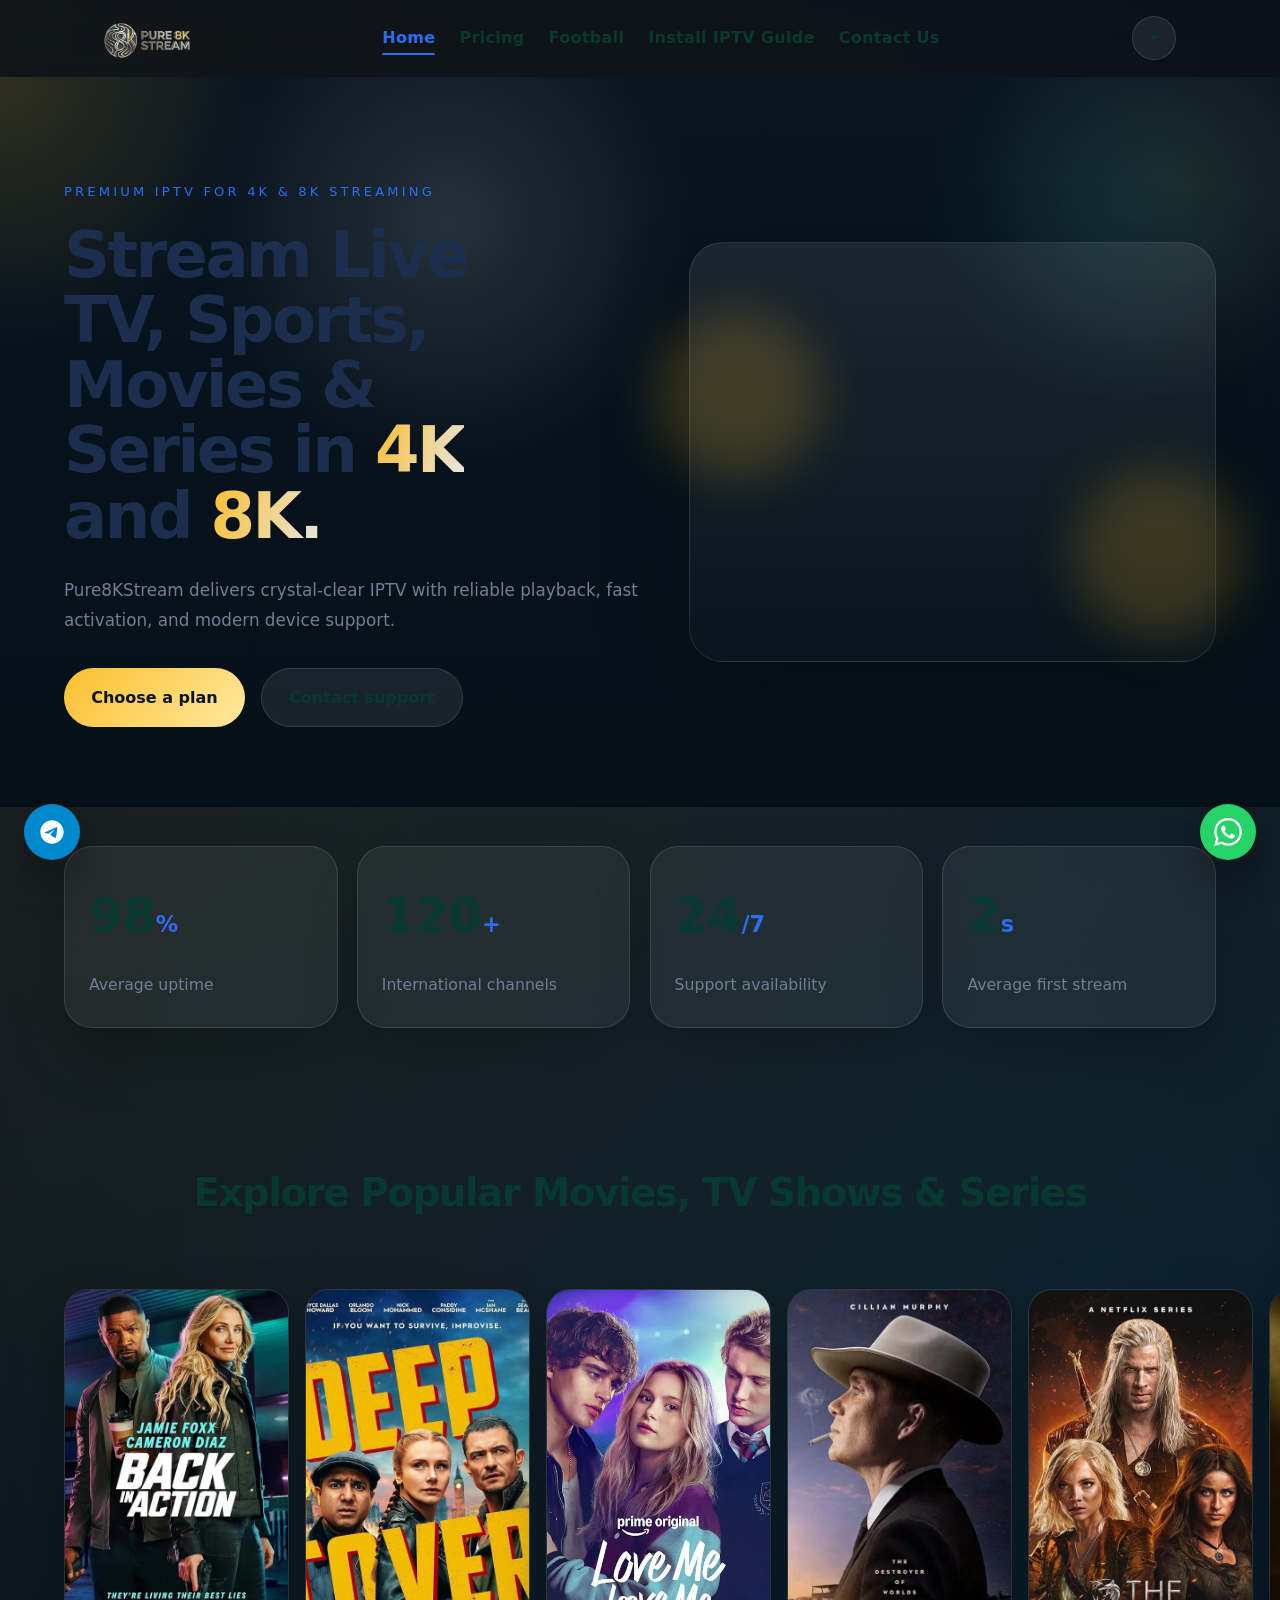
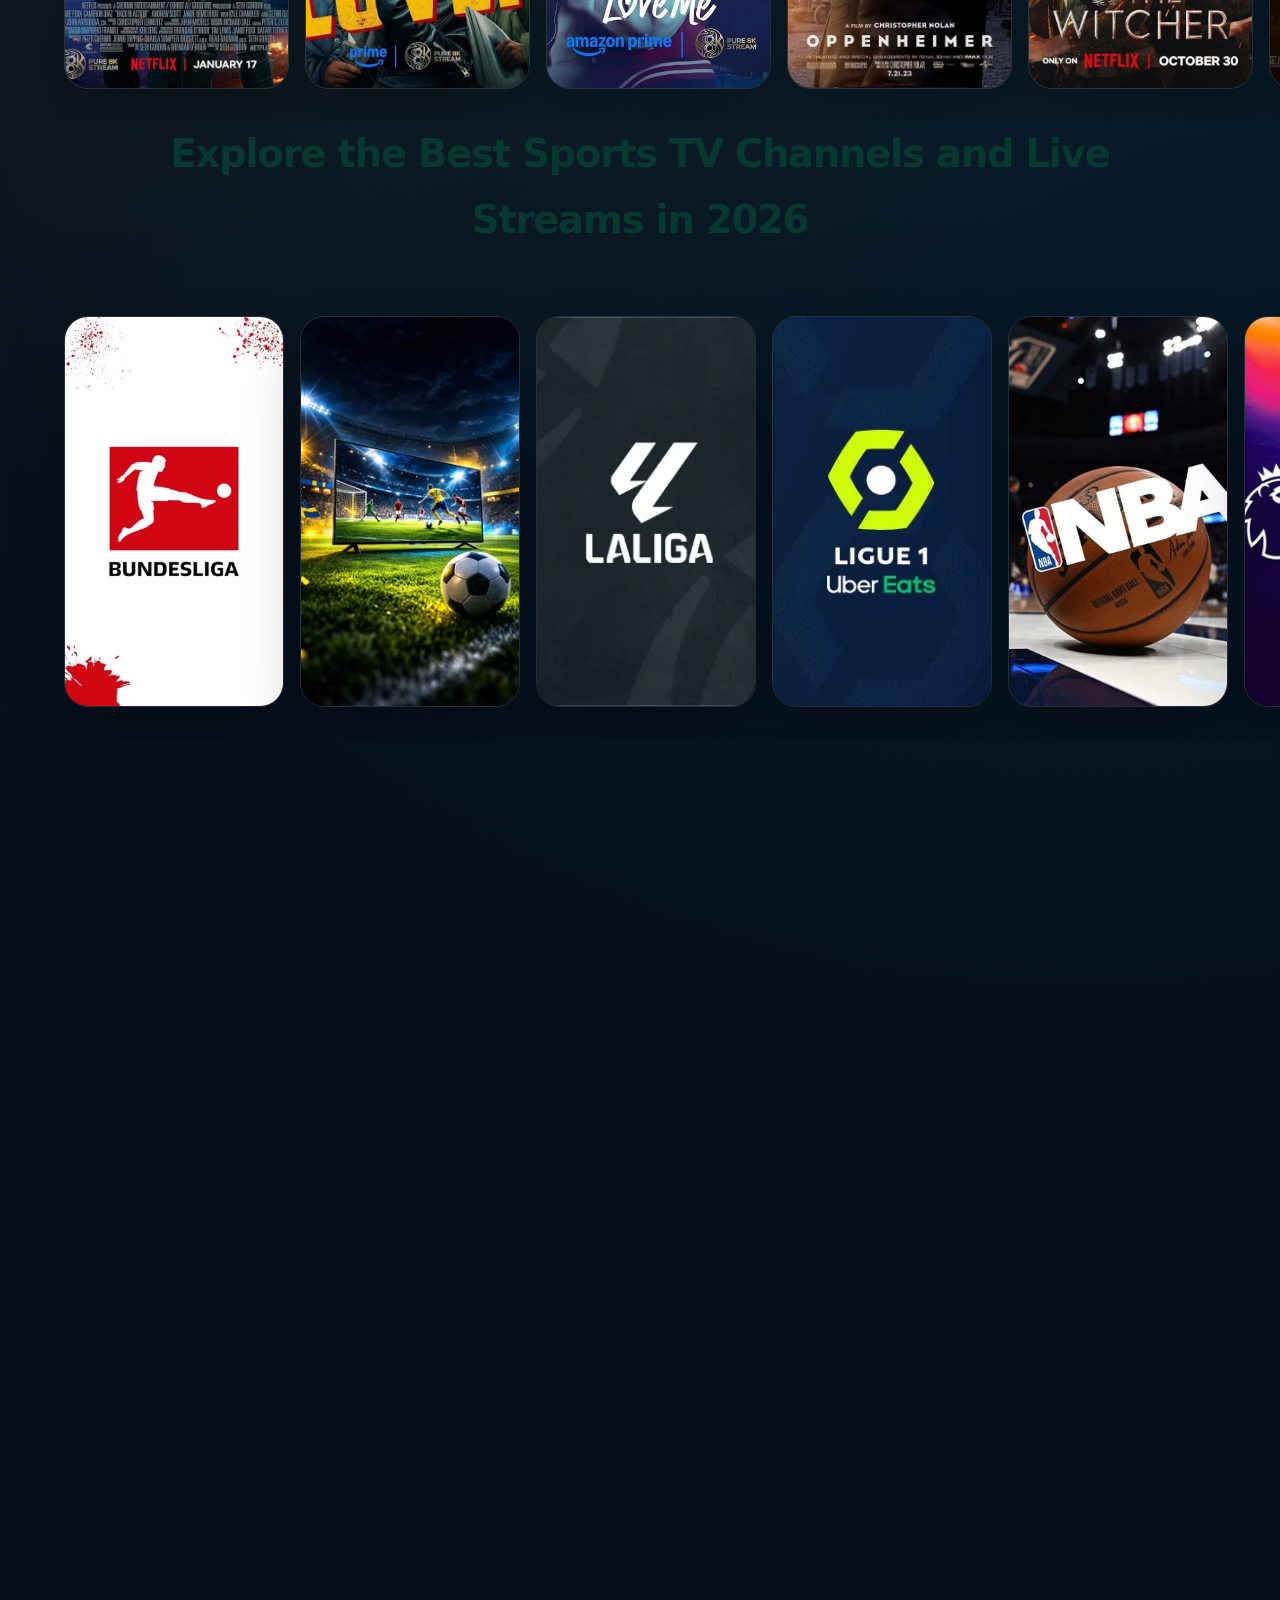
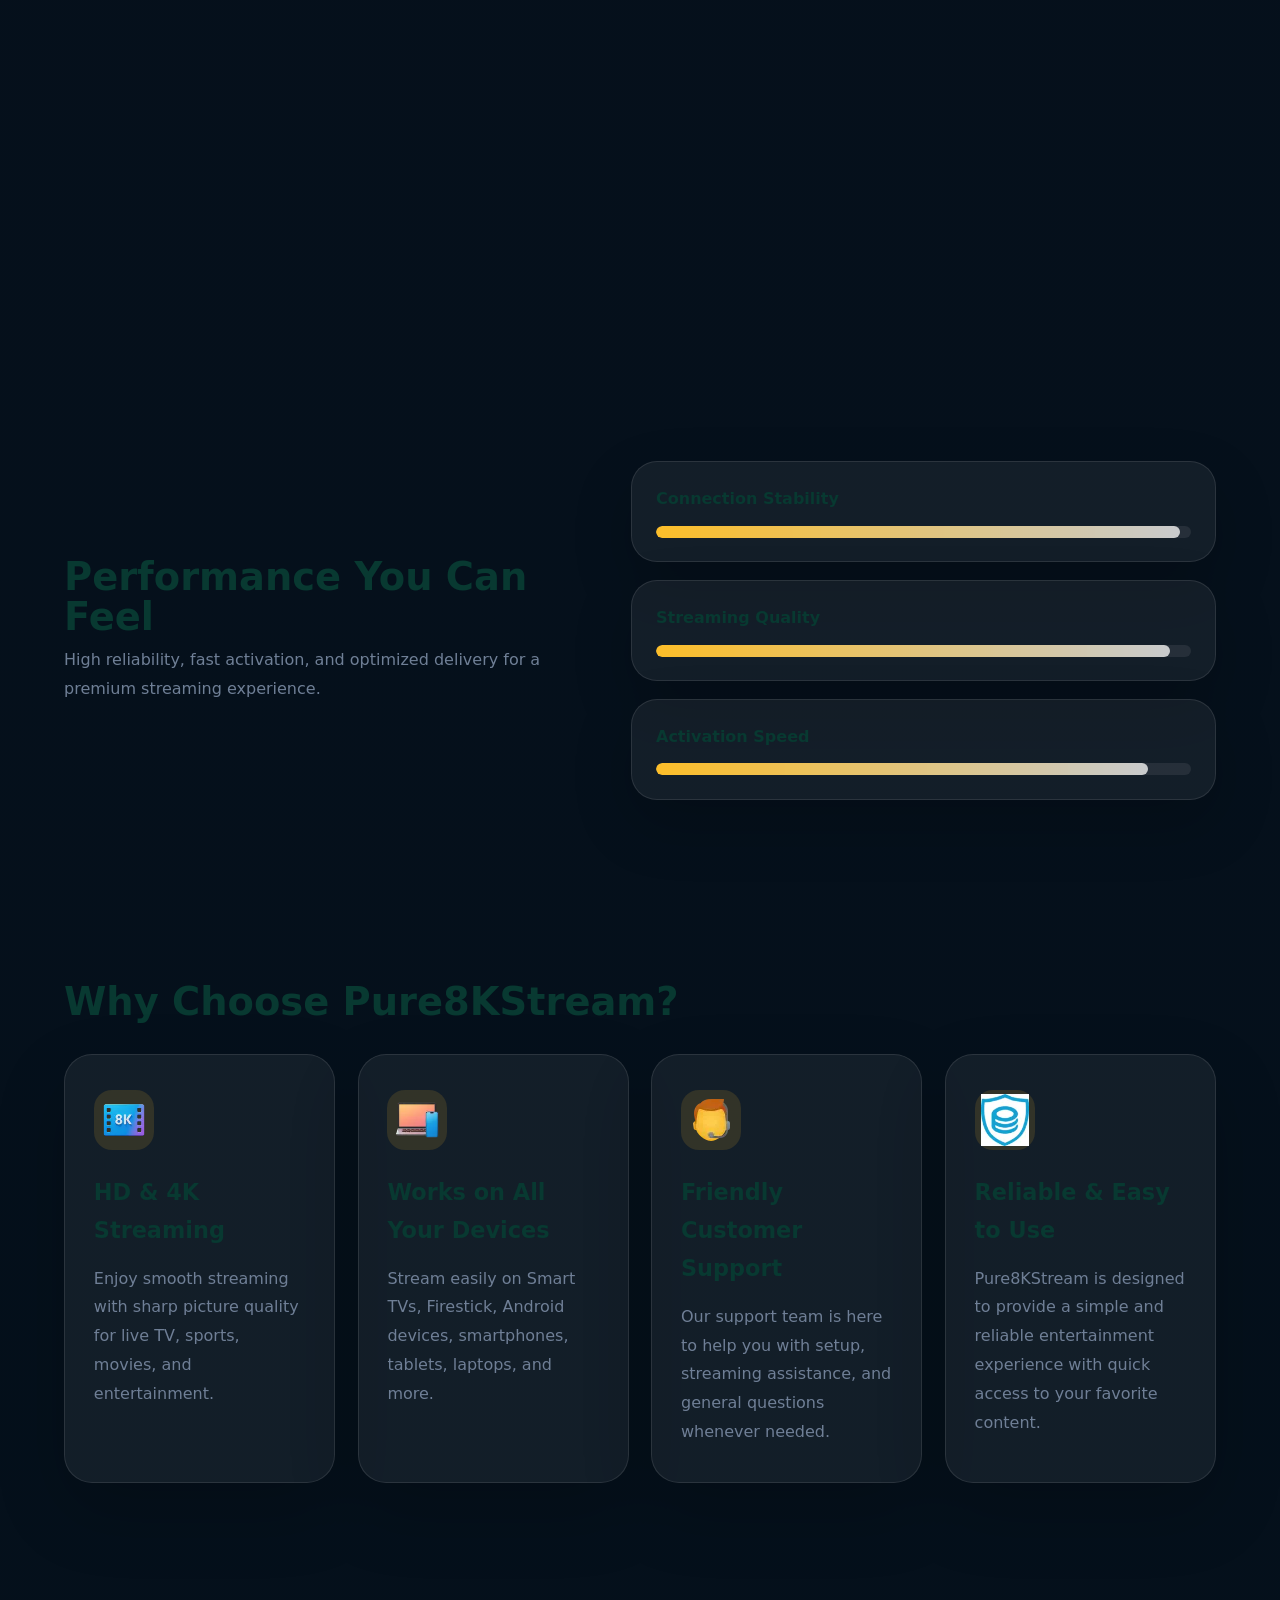
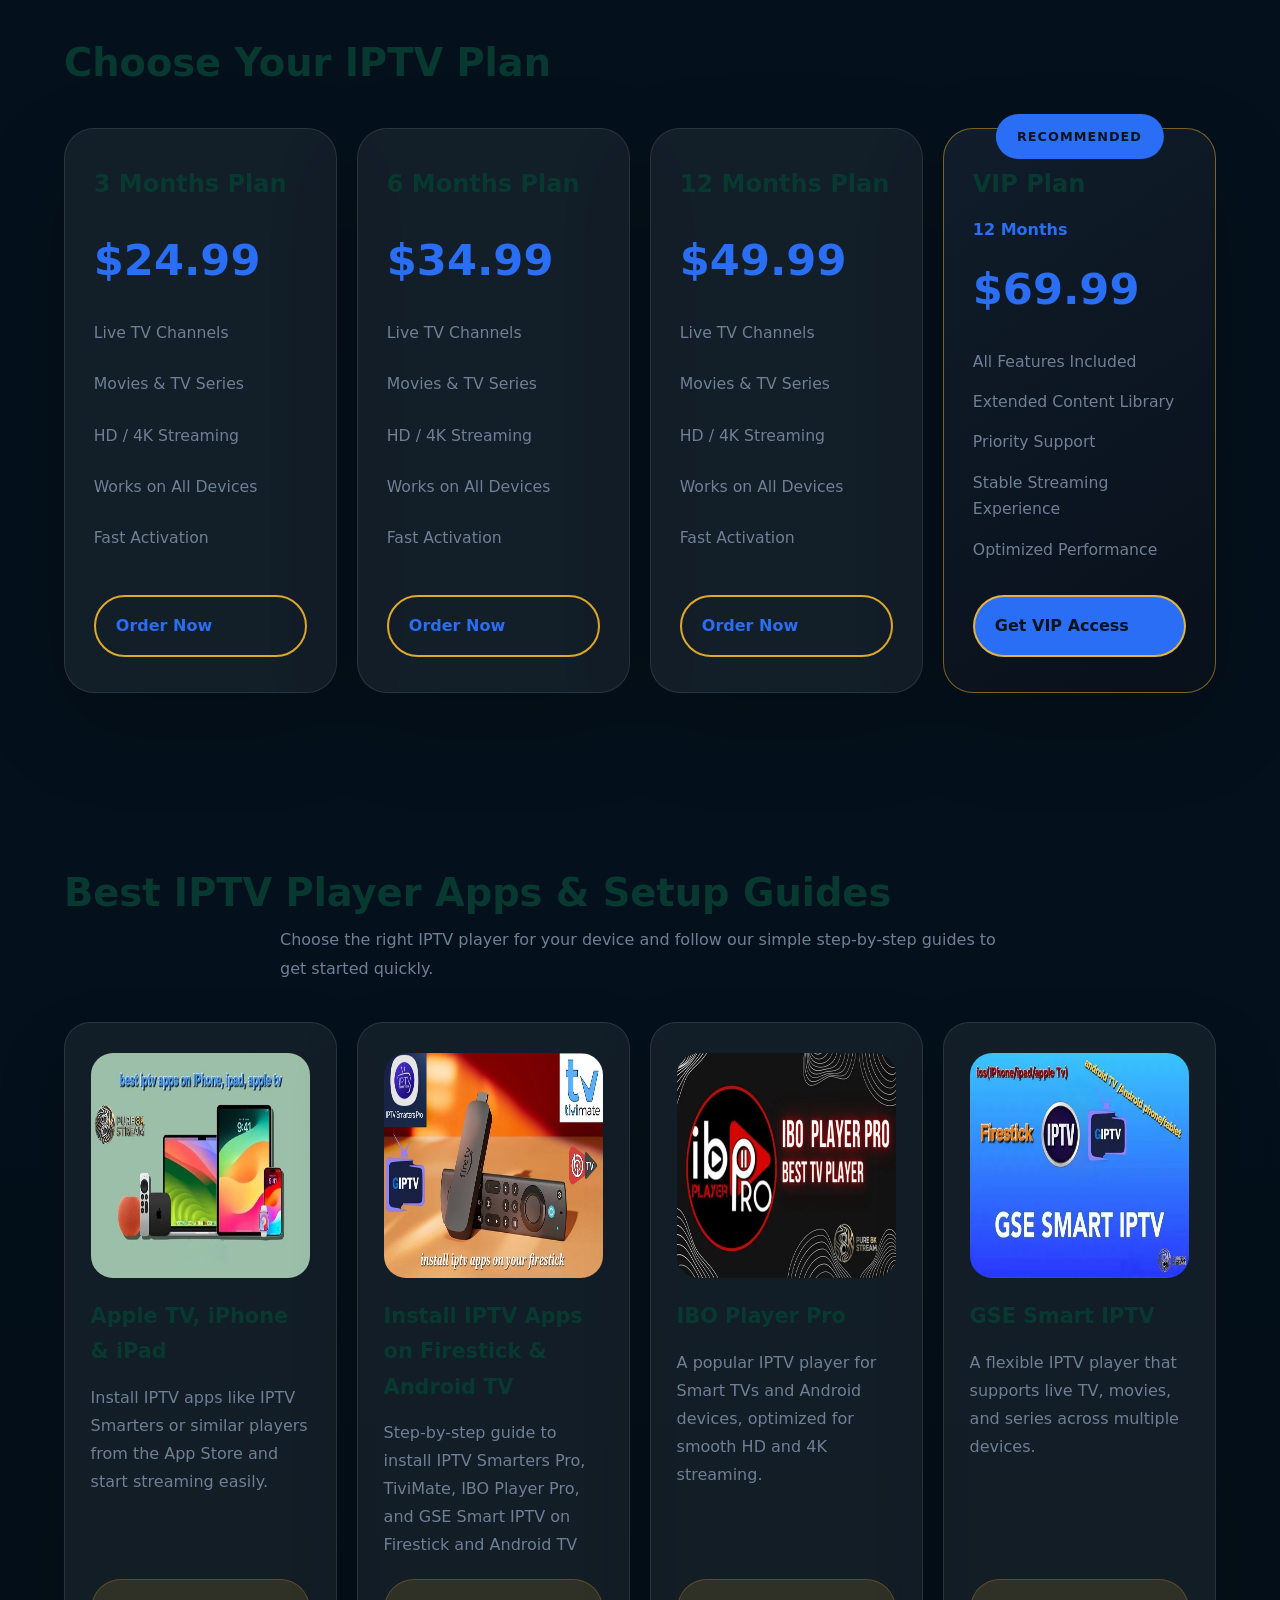
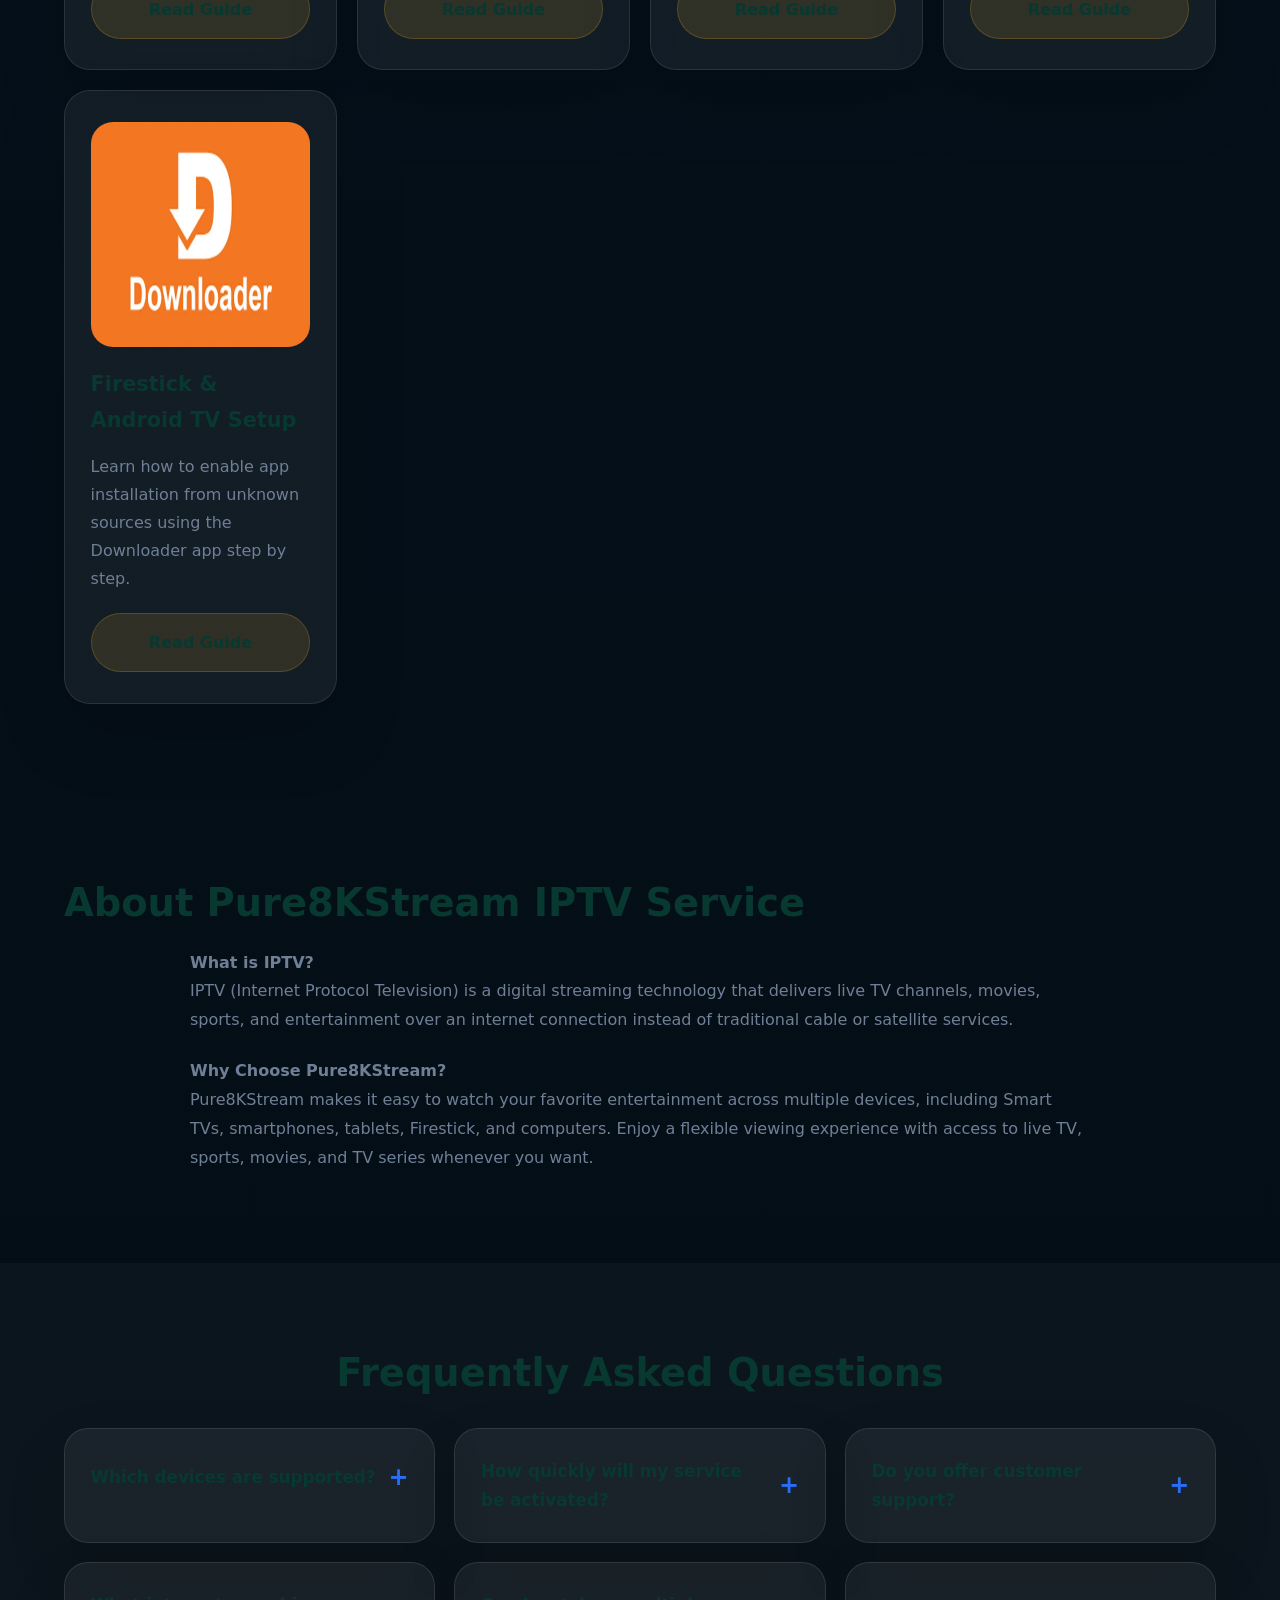
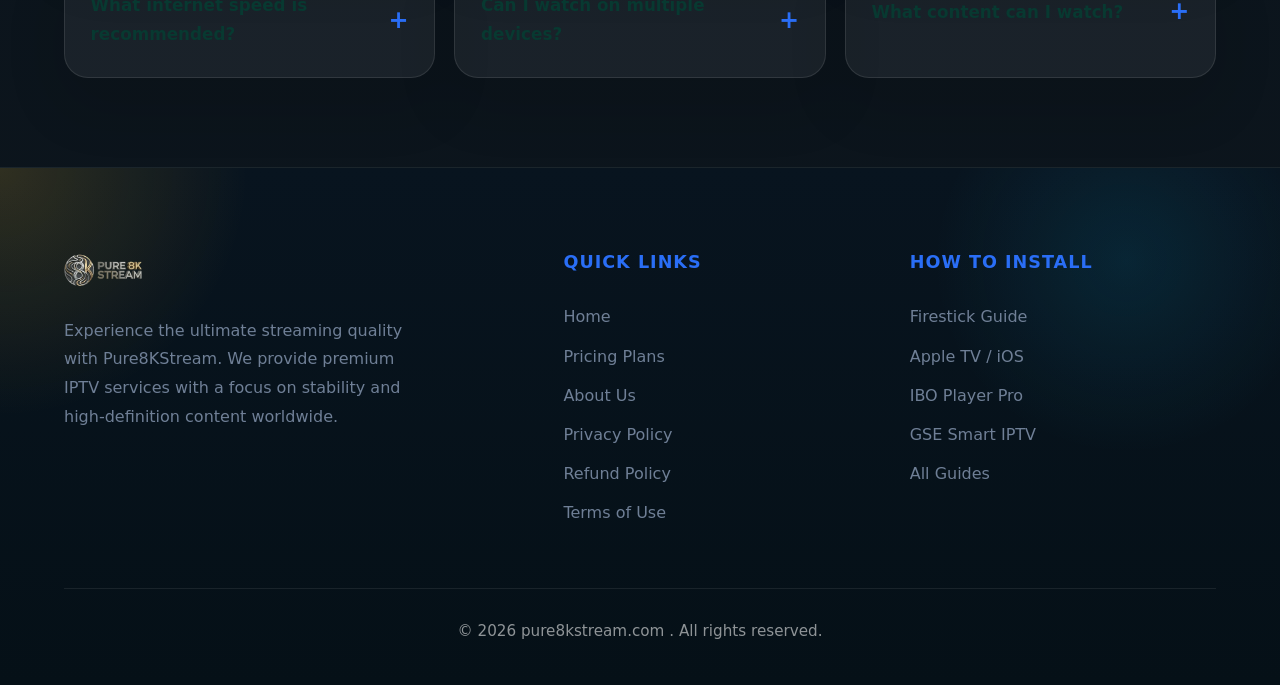
==== index.html @ 3afe9992 "Initial website upload" ====
<!DOCTYPE html>
<html lang="en" data-theme="dark">

<head>
    <script type="application/ld+json">
{
  "@context": "https://schema.org",
  "@graph": [
    {
      "@type": "WebSite",
      "@id": "https://pure8kstream.com/#website",
      "url": "https://pure8kstream.com/",
      "name": "Pure8KStream",
      "publisher": {
        "@id": "https://pure8kstream.com/#organization"
      }
    },
    {
      "@type": "WebPage",
      "@id": "https://pure8kstream.com/#webpage",
      "url": "https://pure8kstream.com/",
      "name": "Pure8KStream",
      "description": "Pure8KStream delivers premium 8K IPTV streaming with top sports channels, HD movies, fast setup guides, and responsive support for every device.",
      "isPartOf": {
        "@id": "https://pure8kstream.com/#website"
      },
      "breadcrumb": {
        "@type": "BreadcrumbList",
        "itemListElement": [
          {
            "@type": "ListItem",
            "position": 1,
            "name": "Home",
            "item": "https://pure8kstream.com/"
          }
        ]
      },
      "publisher": {
        "@id": "https://pure8kstream.com/#organization"
      }
    },
    {
      "@type": "Organization",
      "@id": "https://pure8kstream.com/#organization",
      "name": "Pure8KStream",
      "url": "https://pure8kstream.com/",
      "logo": {
        "@type": "ImageObject",
        "url": "https://pure8kstream.com/assets/images/logo/LogoPure8kstream.webp"
      }
    }
  ]
}
</script>
        <script type="application/ld+json">
{
    "@context": "https://schema.org",
    "@type": "FAQPage",
    "mainEntity": [
        {
            "@type": "Question",
            "name": "Which devices are supported?",
            "acceptedAnswer": {
                "@type": "Answer",
                "text": "Pure8KStream is compatible with Smart TVs, Firestick, Android devices, smartphones, tablets, computers, and other supported streaming devices."
            }
        },
        {
            "@type": "Question",
            "name": "How quickly will my service be activated?",
            "acceptedAnswer": {
                "@type": "Answer",
                "text": "Most activations are completed shortly after your order is confirmed. Setup details are typically sent by email."
            }
        },
        {
            "@type": "Question",
            "name": "Do you offer customer support?",
            "acceptedAnswer": {
                "@type": "Answer",
                "text": "Yes, our support team is available to help with setup, streaming assistance, and general service questions."
            }
        },
        {
            "@type": "Question",
            "name": "What internet speed is recommended?",
            "acceptedAnswer": {
                "@type": "Answer",
                "text": "A stable internet connection is recommended for the best streaming experience, especially when watching HD or 4K content."
            }
        },
        {
            "@type": "Question",
            "name": "Can I watch on multiple devices?",
            "acceptedAnswer": {
                "@type": "Answer",
                "text": "Subscription usage depends on the selected plan and the number of supported connections included with your account."
            }
        },
        {
            "@type": "Question",
            "name": "What content can I watch?",
            "acceptedAnswer": {
                "@type": "Answer",
                "text": "Enjoy access to live TV channels, sports, movies, entertainment, and popular TV series across different categories."
            }
        }
    ]
}
</script>
<link rel="stylesheet" href="/assets/css/style.css">
    <meta charset="UTF-8">
    <meta name="viewport" content="width=device-width, initial-scale=1.0">
    <meta name="theme-color" content="#06141b" />
    <title>Pure8KStream</title>
    <meta name="description" content="Pure8KStream delivers premium 8K IPTV streaming with top sports channels, HD movies, fast setup guides, and responsive support for every device.">
    <link rel="canonical" href="https://pure8kstream.com/" />
    <meta property="og:title" content="Pure8KStream — Premium 8K IPTV Streaming" />
    <meta property="og:description" content="Pure8KStream delivers premium 8K IPTV streaming with top sports channels, HD movies, fast setup guides, and responsive support for every device." />
    <meta property="og:url" content="https://pure8kstream.com/" />
    <meta property="og:image" content="https://pure8kstream.com/assets/images/hero/Hero-movies-series.webp" />
    <meta property="og:type" content="website" />
    <meta name="twitter:card" content="summary_large_image" />
    <meta name="twitter:image" content="https://pure8kstream.com/assets/images/hero/Hero-movies-series.webp" />
    <meta name="twitter:title" content="Pure8KStream — Premium 8K IPTV Streaming" />
    <meta name="twitter:description" content="Pure8KStream delivers premium 8K IPTV streaming with top sports channels, HD movies, fast setup guides, and responsive support for every device." />

    <link rel="icon" type="image/png" href="/favicon/favicon-96x96.png" sizes="96x96" />
    <link rel="icon" type="image/svg+xml" href="/favicon/favicon.svg" />
    <link rel="shortcut icon" href="/favicon/favicon.ico" />
    <link rel="apple-touch-icon" sizes="180x180" href="/favicon/apple-touch-icon.png" />
    <meta name="apple-mobile-web-app-title" content="Pure8KStream" />
    <link rel="manifest" href="/favicon/site.webmanifest" />
</head>

<body class="page-loading">
    <div class="page-loader" id="page-loader" aria-hidden="true">
        <div class="loader-ring"></div>
        <p>Preparing your premium streaming experience…</p>
    </div>
    <div class="page-transition-overlay" id="page-transition" aria-hidden="true"></div>

    <header>
        <nav class="navbar">
            <div class="logo">
                <a href="/"><img src="/assets/images/logo/LogoPure8kstream.webp"
                        alt="Pure8KStream Logo - Premium 8K and 4K IPTV Streaming Service" width="250" height="60"></a>
            </div>
            <div class="menu-toggle" id="mobile-menu">
                <span class="bar"></span>
                <span class="bar"></span>
                <span class="bar"></span>
            </div>
            <ul class="nav-links">
                <li><a href="/" class="active">Home</a></li>
                <li><a href="#pricing">Pricing</a></li>
                <li><a href="/pages/football">Football</a></li>
                <li><a href="/pages/how-to-install-iptv">Install IPTV Guide</a></li>
                <li><a href="/pages/contact">Contact Us</a></li>
            </ul>
            <button class="theme-toggle" id="theme-toggle" aria-label="Toggle dark mode">
                <span class="theme-icon">☾</span>
            </button>
        </nav>
    </header>

    <main>
        <section class="hero" data-animate>
            <div class="hero-shell">
                <div class="hero-copy">
                    <span class="eyebrow">Premium IPTV for 4K & 8K streaming</span>
                    <h1>Stream Live TV, Sports, Movies & Series in <span>4K</span> and <span>8K.</span></h1>
                    <p>Pure8KStream delivers crystal-clear IPTV with reliable playback, fast activation, and modern device support.</p>

                    <div class="hero-actions">
                        <a href="#pricing" class="btn btn-primary">Choose a plan</a>
                        <a href="/pages/contact" class="btn btn-secondary">Contact support</a>
                    </div>

                </div>

                <div class="hero-visual">
                    <div class="hero-image-container">
                        <img src="/assets/images/hero/Hero-sports-football.webp"
                            alt="Watch Live Football and Sports in 8K Ultra HD on Pure8KStream" class="hero-image" fetchpriority="high" loading="eager" width="800"
                            height="450">
                        <img src="/assets/images/hero/Hero-movies-series.webp"
                            alt="Stream the Latest Movies and TV Series in 4K Quality" class="hero-image" width="800"
                            height="450">
                    </div>
                    <div class="hero-floating hero-floating--left"></div>
                    <div class="hero-floating hero-floating--right"></div>
                </div>
            </div>
        </section>

        <section class="hero-highlights" data-animate>
            <div class="container highlight-grid">
                <div class="highlight-card">
                    <span class="counter" data-target="98">0</span><span class="suffix">%</span>
                    <p>Average uptime</p>
                </div>
                <div class="highlight-card">
                    <span class="counter" data-target="120">0</span><span class="suffix">+</span>
                    <p>International channels</p>
                </div>
                <div class="highlight-card">
                    <span class="counter" data-target="24">0</span><span class="suffix">/7</span>
                    <p>Support availability</p>
                </div>
                <div class="highlight-card">
                    <span class="counter" data-target="2">0</span><span class="suffix">s</span>
                    <p>Average first stream</p>
                </div>
            </div>
        </section>

        <section class="slider-section" data-animate>
            <h2 class="slider-title">Explore Popular Movies, TV Shows & Series</h2>
            <div class="slider-container">
                <div class="slider-track">
                    <!-- First set of images -->
                    <img src="/assets/images/slider-movies/back-in-action.webp"
                        alt="Watch Back in Action movie on Pure8KStream IPTV" loading="lazy" width="400" height="600">
                    <img src="/assets/images/slider-movies/deep-cover.webp"
                        alt="Stream Deep Cover movie in 4K UHD with Pure8KStream" loading="lazy" width="400"
                        height="600">
                    <img src="/assets/images/slider-movies/love-me-love-me.webp"
                        alt="Love Me Love Me TV series streaming online" loading="lazy" width="400" height="600">
                    <img src="/assets/images/slider-movies/oppenheimer.webp"
                        alt="Watch Oppenheimer in 4K with Pure8KStream IPTV" loading="lazy" width="400" height="600">
                    <img src="/assets/images/slider-movies/the-witcher.webp"
                        alt="The Witcher TV Series available for streaming" loading="lazy" width="400" height="600">
                    <img src="/assets/images/slider-movies/peaky-blinders-immortal-man.webp"
                        alt="Peaky Blinders Immortal Man streaming in HD" loading="lazy" width="400" height="600">
                    <img src="/assets/images/slider-movies/rango-animation.webp"
                        alt="Rango animated movie streaming on IPTV" loading="lazy" width="400" height="600">
                    <img src="/assets/images/slider-movies/swapped-movie.webp"
                        alt="Watch Swapped movie online via Pure8KStream" loading="lazy" width="400" height="600">

                    <!-- Duplicate set for seamless infinite loop -->
                    <img src="/assets/images/slider-movies/back-in-action.webp"
                        alt="Watch Back in Action movie on Pure8KStream IPTV" loading="lazy" width="400" height="600">
                    <img src="/assets/images/slider-movies/deep-cover.webp"
                        alt="Stream Deep Cover movie in 4K UHD with Pure8KStream" loading="lazy" width="400"
                        height="600">
                    <img src="/assets/images/slider-movies/love-me-love-me.webp"
                        alt="Love Me Love Me TV series streaming online" loading="lazy" width="400" height="600">
                    <img src="/assets/images/slider-movies/oppenheimer.webp"
                        alt="Watch Oppenheimer in 4K with Pure8KStream IPTV" loading="lazy" width="400" height="600">
                    <img src="/assets/images/slider-movies/the-witcher.webp"
                        alt="The Witcher TV Series available for streaming" loading="lazy" width="400" height="600">
                    <img src="/assets/images/slider-movies/peaky-blinders-immortal-man.webp"
                        alt="Peaky Blinders Immortal Man streaming in HD" loading="lazy" width="400" height="600">
                    <img src="/assets/images/slider-movies/rango-animation.webp"
                        alt="Rango animated movie streaming on IPTV" loading="lazy" width="400" height="600">
                    <img src="/assets/images/slider-movies/swapped-movie.webp"
                        alt="Watch Swapped movie online via Pure8KStream" loading="lazy" width="400" height="600">
                </div>
            </div>

            <!-- Second Slider -->
            <h2 class="slider-title">Explore the Best Sports TV Channels and Live Streams in 2026</h2>
            <div class="slider-container">
                <div class="slider-track" style="animation-direction: reverse;">
                    <!-- Reverse direction for visual variety -->
                    <img src="/assets/images/slider-sports/bundesliga.webp"
                        alt="Live Bundesliga Football Matches - Pure8KStream IPTV" loading="lazy" width="220"
                        height="391">
                    <img src="/assets/images/slider-sports/football.webp"
                        alt="Live International Football and Soccer Events in 8K" loading="lazy" width="220"
                        height="391">
                    <img src="/assets/images/slider-sports/laliga.webp"
                        alt="Watch LaLiga Santander Live Matches - Premium IPTV Service" loading="lazy" width="220"
                        height="391">
                    <img src="/assets/images/slider-sports/ligue1-uber-eats.webp"
                        alt="Stream Ligue 1 Uber Eats Live on Pure8KStream" loading="lazy" width="220" height="391">
                    <img src="/assets/images/slider-sports/nba.webp" alt="Watch Live NBA Basketball Games in 4K UHD"
                        loading="lazy" width="220" height="391">
                    <img src="/assets/images/slider-sports/premier_league.webp"
                        alt="Premier League Live Football Streaming - Pure8KStream" loading="lazy" width="220"
                        height="391">
                    <img src="/assets/images/slider-sports/ufc.webp" alt="Watch UFC Live Events and MMA Fights on IPTV"
                        loading="lazy" width="220" height="391">
                    <img src="/assets/images/slider-sports/more-sports.webp"
                        alt="Stream Worldwide Sports Events including Tennis and Golf" loading="lazy" width="220"
                        height="391">

                    <!-- Duplicate set -->
                    <img src="/assets/images/slider-sports/bundesliga.webp"
                        alt="Live Bundesliga Football Matches - Pure8KStream IPTV" loading="lazy" width="220"
                        height="391">
                    <img src="/assets/images/slider-sports/football.webp"
                        alt="Live International Football and Soccer Events in 8K" loading="lazy" width="220"
                        height="391">
                    <img src="/assets/images/slider-sports/laliga.webp"
                        alt="Watch LaLiga Santander Live Matches - Premium IPTV Service" loading="lazy" width="220"
                        height="391">
                    <img src="/assets/images/slider-sports/ligue1-uber-eats.webp"
                        alt="Stream Ligue 1 Uber Eats Live on Pure8KStream" loading="lazy" width="220" height="391">
                    <img src="/assets/images/slider-sports/nba.webp" alt="Watch Live NBA Basketball Games in 4K UHD"
                        loading="lazy" width="220" height="391">
                    <img src="/assets/images/slider-sports/premier_league.webp"
                        alt="Premier League Live Football Streaming - Pure8KStream" loading="lazy" width="220"
                        height="391">
                    <img src="/assets/images/slider-sports/ufc.webp" alt="Watch UFC Live Events and MMA Fights on IPTV"
                        loading="lazy" width="220" height="391">
                    <img src="/assets/images/slider-sports/more-sports.webp"
                        alt="Stream Worldwide Sports Events including Tennis and Golf" loading="lazy" width="220"
                        height="391">
                </div>
            </div>
        </section>


        <section class="benefits-section" data-animate>
            <div class="container">

                <h2>Why People Choose IPTV Streaming</h2>

                <div class="benefits-grid">

                    <div class="benefit-box">
                        <h3>Live Sports Channels</h3>
                        <p>
                            Watch popular sports channels and enjoy live matches,
                            football events, highlights, and sports coverage in one place.
                        </p>
                    </div>

                    <div class="benefit-box">
                        <h3>Entertainment from Around the World</h3>
                        <p>
                            Explore a wide selection of international channels including
                            sports, movies, entertainment, news, and more.
                        </p>
                    </div>

                    <div class="benefit-box">
                        <h3>Flexible Streaming Experience</h3>
                        <p>
                            Enjoy your favorite content anytime on compatible devices
                            with an internet connection at home or on the go.
                        </p>
                    </div>

                    <div class="benefit-box">
                        <h3>Movies & TV Series</h3>
                        <p>
                            Discover a large collection of movies and TV series across
                            action, drama, comedy, documentaries, and family entertainment.
                        </p>
                    </div>

                    <div class="benefit-box">
                        <h3>HD & 4K Picture Quality</h3>
                        <p>
                            Stream content in high-definition quality with smooth playback
                            and clear visuals on supported devices.
                        </p>
                    </div>

                    <div class="benefit-box">
                        <h3>Easy Navigation</h3>
                        <p>
                            Browse channels and entertainment quickly with a simple
                            interface designed for a smooth viewing experience.
                        </p>
                    </div>

                </div>
            </div>
        </section>



        <section class="slider-channel">
            <div class="slider-container">
                <div class="slider-track">
                    <!-- First set of 13 channel images -->
                    <img src="/assets/images/slider-channel/bein-sports.webp" alt="beIN Sports Logo" width="90"
                        height="60">
                    <img src="/assets/images/slider-channel/canal+.webp" alt="Canal+ Logo" width="90" height="60">
                    <img src="/assets/images/slider-channel/disnep-channel.webp" alt="Disney Channel Logo" width="90"
                        height="60">
                    <img src="/assets/images/slider-channel/espn-sports.webp" alt="ESPN Logo" width="90" height="60">
                    <img src="/assets/images/slider-channel/fubo.webp" alt="FuboTV Logo" width="90" height="60">
                    <img src="/assets/images/slider-channel/hbo_max.webp" alt="HBO Max Logo" width="90" height="60">
                    <img src="/assets/images/slider-channel/jupiler.webp" alt="Jupiler Pro League Logo" width="90"
                        height="60">
                    <img src="/assets/images/slider-channel/m6.webp" alt="M6 Logo" width="90" height="60">
                    <img src="/assets/images/slider-channel/netflix.webp" alt="Netflix Logo" width="90" height="60">
                    <img src="/assets/images/slider-channel/ocs.webp" alt="OCS Logo" width="90" height="60">
                    <img src="/assets/images/slider-channel/rmc.webp" alt="RMC Sport Logo" width="90" height="60">
                    <img src="/assets/images/slider-channel/nba.webp" alt="NBA TV Channel Logo" width="90" height="60">

                    <!-- Duplicate set for seamless infinite loop -->
                    <img src="/assets/images/slider-channel/bein-sports.webp" alt="beIN Sports Logo" width="90"
                        height="60">
                    <img src="/assets/images/slider-channel/canal+.webp" alt="Canal+ Logo" width="90" height="60">
                    <img src="/assets/images/slider-channel/disnep-channel.webp" alt="Disney Channel Logo" width="90"
                        height="60">
                    <img src="/assets/images/slider-channel/espn-sports.webp" alt="ESPN Logo" width="90" height="60">
                    <img src="/assets/images/slider-channel/fubo.webp" alt="FuboTV Logo" width="90" height="60">
                    <img src="/assets/images/slider-channel/hbo_max.webp" alt="HBO Max Logo" width="90" height="60">
                    <img src="/assets/images/slider-channel/jupiler.webp" alt="Jupiler Pro League Logo" width="90"
                        height="60">
                    <img src="/assets/images/slider-channel/m6.webp" alt="M6 Logo" width="90" height="60">
                    <img src="/assets/images/slider-channel/netflix.webp" alt="Netflix Logo" width="90" height="60">
                    <img src="/assets/images/slider-channel/ocs.webp" alt="OCS Logo" width="90" height="60">
                    <img src="/assets/images/slider-channel/rmc.webp" alt="RMC Sport Logo" width="90" height="60">
                    <img src="/assets/images/slider-channel/nba.webp" alt="NBA TV Channel Logo" width="90" height="60">


                </div>
            </div>
        </section>

        <section class="progress-section" data-animate>
            <div class="container">
                <div class="section-panel">
                    <div>
                        <h2 class="section-title">Performance You Can Feel</h2>
                        <p class="section-intro">High reliability, fast activation, and optimized delivery for a premium streaming experience.</p>
                    </div>
                    <div class="progress-grid">
                        <div class="progress-card">
                            <span>Connection Stability</span>
                            <div class="progress-bar"><span data-progress="98"></span></div>
                        </div>
                        <div class="progress-card">
                            <span>Streaming Quality</span>
                            <div class="progress-bar"><span data-progress="96"></span></div>
                        </div>
                        <div class="progress-card">
                            <span>Activation Speed</span>
                            <div class="progress-bar"><span data-progress="92"></span></div>
                        </div>
                    </div>
                </div>
            </div>
        </section>

        <section class="features" data-animate>

            <h2 class="section-title">
                Why Choose Pure8KStream?
            </h2>

            <div class="feature-grid">

                <!-- Feature 1 -->
                <div class="feature-card">
                    <div class="feature-icon">
                        <img src="/assets/images/icons/ultra-hd-quality.webp"
                            alt="High Definition and 4K UHD streaming quality feature" width="94" height="94"
                            style="width: 48px; height: auto;">
                    </div>

                    <h3>HD & 4K Streaming</h3>

                    <p>
                        Enjoy smooth streaming with sharp picture quality for live TV,
                        sports, movies, and entertainment.
                    </p>
                </div>

                <!-- Feature 2 -->
                <div class="feature-card">
                    <div class="feature-icon">
                        <img src="/assets/images/icons/multiple-devices.webp"
                            alt="IPTV compatible with multiple devices icon" width="94" height="94"
                            style="width: 48px; height: auto;">
                    </div>

                    <h3>Works on All Your Devices</h3>

                    <p>
                        Stream easily on Smart TVs, Firestick, Android devices,
                        smartphones, tablets, laptops, and more.
                    </p>
                </div>

                <!-- Feature 3 -->
                <div class="feature-card">
                    <div class="feature-icon">
                        <img src="/assets/images/icons/online-support.webp"
                            alt="24/7 Friendly IPTV Customer Support icon" width="48" height="48">
                    </div>

                    <h3>Friendly Customer Support</h3>

                    <p>
                        Our support team is here to help you with setup,
                        streaming assistance, and general questions whenever needed.
                    </p>
                </div>

                <!-- Feature 4 -->
                <div class="feature-card">
                    <div class="feature-icon">
                        <img src="/assets/images/icons/trust.webp" alt="Trusted and reliable IPTV service icon"
                            width="86" height="94" style="width: 48px; height: auto;">
                    </div>

                    <h3>Reliable & Easy to Use</h3>

                    <p>
                        Pure8KStream is designed to provide a simple and reliable
                        entertainment experience with quick access to your favorite content.
                    </p>
                </div>

            </div>

        </section>



        <section id="pricing" class="pricing-section" data-animate>

            <div class="container">

                <h2 class="section-title">
                    Choose Your IPTV Plan
                </h2>

                <div class="pricing-grid">

                    <!-- 3 Months -->
                    <div class="pricing-card">
                        <h3>3 Months Plan</h3>
                        <div class="price">$24.99</div>

                        <ul>
                            <li>Live TV Channels</li>
                            <li>Movies & TV Series</li>
                            <li>HD / 4K Streaming</li>
                            <li>Works on All Devices</li>
                            <li>Fast Activation</li>
                        </ul>

                        <a href="https://wa.me/212618775758?text=Hello%20Pure8KStream%2C%20I%20would%20like%20the%203%20Months%20plan%20for%20%2424.99."
                            class="btn-buy">
                            Order Now
                        </a>
                    </div>

                    <!-- 6 Months -->
                    <div class="pricing-card">
                        <h3>6 Months Plan</h3>
                        <div class="price">$34.99</div>

                        <ul>
                            <li>Live TV Channels</li>
                            <li>Movies & TV Series</li>
                            <li>HD / 4K Streaming</li>
                            <li>Works on All Devices</li>
                            <li>Fast Activation</li>
                        </ul>

                        <a href="https://wa.me/212618775758?text=Hello%20Pure8KStream%2C%20I%20would%20like%20the%206%20Months%20plan%20for%20%2434.99."
                            class="btn-buy">
                            Order Now
                        </a>
                    </div>

                    <!-- 12 Months -->
                    <div class="pricing-card">
                        <h3>12 Months Plan</h3>
                        <div class="price">$49.99</div>

                        <ul>
                            <li>Live TV Channels</li>
                            <li>Movies & TV Series</li>
                            <li>HD / 4K Streaming</li>
                            <li>Works on All Devices</li>
                            <li>Fast Activation</li>
                        </ul>

                        <a href="https://wa.me/212618775758?text=Hello%20Pure8KStream%2C%20I%20would%20like%20the%2012%20Months%20plan%20for%20%2449.99."
                            class="btn-buy">
                            Order Now
                        </a>
                    </div>

                    <!-- VIP -->
                    <div class="pricing-card premium-vip">

                        <div class="vip-badge">Recommended</div>

                        <h3>VIP Plan</h3>
                        <p class="duration">12 Months</p>

                        <div class="price">$69.99</div>

                        <ul>
                            <li>All Features Included</li>
                            <li>Extended Content Library</li>
                            <li>Priority Support</li>
                            <li>Stable Streaming Experience</li>
                            <li>Optimized Performance</li>
                        </ul>

                        <a href="https://wa.me/212618775758?text=Hello%20Pure8KStream%2C%20I%20would%20like%20the%20VIP%2012%20Months%20plan%20for%20%2469.99."
                            class="btn-buy">
                            Get VIP Access
                        </a>

                    </div>

                </div>

            </div>

        </section>

        <section id="apps" class="apps-section" data-animate>

            <div class="container">

                <h2 class="section-title">
                    Best IPTV Player Apps & Setup Guides
                </h2>

                <p class="section-intro">
                    Choose the right IPTV player for your device and follow our simple step-by-step guides to get
                    started quickly.
                </p>

                <div class="apps-grid">

                    <!-- Apple -->
                    <div class="app-card">
                        <img src="/assets/images/apple-tv/apple-devices-banner.webp"
                            alt="Pure8KStream IPTV setup guide for Apple TV, iPhone, and iPad" width="400" height="225"
                            loading="lazy">

                        <h3>Apple TV, iPhone & iPad</h3>

                        <p>
                            Install IPTV apps like IPTV Smarters or similar players from the App Store and start
                            streaming easily.
                        </p>

                        <a href="/pages/how-to-install-iptv/apple-tv-guide" class="app-btn">
                            Read Guide
                        </a>
                    </div>

                    <!-- Firestick -->
                    <div class="app-card">
                        <img src="/assets/images/iptv-smarters-pro/firestick-iptv-banner.webp"
                            alt="How to install IPTV Smarters Pro Tivimate IBO Player Pro and GSE Smart IPTV on Firestick and Android TV"
                            width="400" height="225" loading="lazy">

                        <h3>Install IPTV Apps on Firestick & Android TV</h3>

                        <p>
                            Step-by-step guide to install IPTV Smarters Pro, TiviMate, IBO Player Pro,
                            and GSE Smart IPTV on Firestick and Android TV
                        </p>

                        <a href="/pages/how-to-install-iptv/firestick-guide" class="app-btn">
                            Read Guide
                        </a>
                    </div>

                    <!-- IBO Player -->
                    <div class="app-card">
                        <img src="/assets/images/ibo-player-pro/ibo-player-pro-banner.webp"
                            alt="IBO Player Pro IPTV app installation for Smart TV" width="400" height="225"
                            loading="lazy">

                        <h3>IBO Player Pro</h3>

                        <p>
                            A popular IPTV player for Smart TVs and Android devices, optimized for smooth HD and 4K
                            streaming.
                        </p>

                        <a href="/pages/how-to-install-iptv/ibo-player-guide" class="app-btn">
                            Read Guide
                        </a>
                    </div>

                    <!-- GSE -->
                    <div class="app-card">
                        <img src="/assets/images/gse-smart-iptv/GSE-SMART-IPTV-banner.webp"
                            alt="GSE Smart IPTV app configuration and setup guide" width="400" height="225"
                            loading="lazy">

                        <h3>GSE Smart IPTV</h3>

                        <p>
                            A flexible IPTV player that supports live TV, movies, and series across multiple devices.
                        </p>

                        <a href="/pages/how-to-install-iptv/gse-smart-iptv-guide" class="app-btn">
                            Read Guide
                        </a>
                    </div>

                    <!-- Downloader -->
                    <div class="app-card">
                        <img src="/assets/images/downloader-guide/downloader-banner.webp"
                            alt="How to use Downloader app for IPTV on Firestick and Android TV" width="400"
                            height="225" loading="lazy">

                        <h3>Firestick & Android TV Setup</h3>

                        <p>
                            Learn how to enable app installation from unknown sources using the Downloader app step by
                            step.
                        </p>

                        <a href="/pages/how-to-install-iptv/downloader-guide" class="app-btn">
                            Read Guide
                        </a>
                    </div>

                </div>

            </div>

        </section>

        <section id="about" class="about" data-animate>

            <h2 class="section-title">
                About Pure8KStream IPTV Service
            </h2>

            <div class="about-text">

                <p>
                    <strong>What is IPTV?</strong><br>
                    IPTV (Internet Protocol Television) is a digital streaming technology
                    that delivers live TV channels, movies, sports, and entertainment
                    over an internet connection instead of traditional cable or satellite services.
                </p>

                <p>
                    <strong>Why Choose Pure8KStream?</strong><br>
                    Pure8KStream makes it easy to watch your favorite entertainment
                    across multiple devices, including Smart TVs, smartphones, tablets,
                    Firestick, and computers. Enjoy a flexible viewing experience with
                    access to live TV, sports, movies, and TV series whenever you want.
                </p>

            </div>

        </section>

        <section id="faq" class="faq-section" data-animate>

            <div class="container">

                <h2 class="section-title">
                    Frequently Asked Questions
                </h2>

                <div class="faq-grid">

                    <div class="faq-box">
                        <h3>Which devices are supported?</h3>
                        <p>
                            Pure8KStream is compatible with Smart TVs, Firestick,
                            Android devices, smartphones, tablets, computers, and
                            other supported streaming devices.
                        </p>
                    </div>

                    <div class="faq-box">
                        <h3>How quickly will my service be activated?</h3>
                        <p>
                            Most activations are completed shortly after your order is confirmed.
                            Setup details are typically sent by email.
                        </p>
                    </div>

                    <div class="faq-box">
                        <h3>Do you offer customer support?</h3>
                        <p>
                            Yes, our support team is available to help with setup,
                            streaming assistance, and general service questions.
                        </p>
                    </div>

                    <div class="faq-box">
                        <h3>What internet speed is recommended?</h3>
                        <p>
                            A stable internet connection is recommended for the best
                            streaming experience, especially when watching HD or 4K content.
                        </p>
                    </div>

                    <div class="faq-box">
                        <h3>Can I watch on multiple devices?</h3>
                        <p>
                            Subscription usage depends on the selected plan and the
                            number of supported connections included with your account.
                        </p>
                    </div>

                    <div class="faq-box">
                        <h3>What content can I watch?</h3>
                        <p>
                            Enjoy access to live TV channels, sports, movies,
                            entertainment, and popular TV series across different categories.
                        </p>
                    </div>

                </div>

            </div>

        </section>
    </main>

    <footer class="footer">
        <div class="footer-container">
            <div class="footer-grid">
                <div class="footer-column brand">
                    <div class="footer-logo">
                        <img src="/assets/images/logo/LogoPure8kstream.webp"
                            alt="Pure8KStream - Reliable IPTV Entertainment Provider" width="250" height="60">
                    </div>
                    <p>Experience the ultimate streaming quality with Pure8KStream. We provide premium IPTV services
                        with a focus on stability and high-definition content worldwide.</p>
                </div>

                <div class="footer-column">
                    <h4>Quick Links</h4>
                    <ul class="footer-links">
                        <li><a href="/">Home</a></li>
                        <li><a href="#pricing">Pricing Plans</a></li>
                        <li><a href="#about">About Us</a></li>
                        <li><a href="/pages/privacy-policy">Privacy Policy</a></li>
                        <li><a href="/pages/refund-policy">Refund Policy</a></li>
                        <li><a href="/pages/terms-of-use">Terms of Use</a></li>
                    </ul>
                </div>

                <div class="footer-column">
                    <h4>How to Install</h4>
                    <ul class="footer-links">
                        <li><a href="/pages/how-to-install-iptv/firestick-guide">Firestick Guide</a></li>
                        <li><a href="/pages/how-to-install-iptv/apple-tv-guide">Apple TV / iOS</a></li>
                        <li><a href="/pages/how-to-install-iptv/ibo-player-guide">IBO Player Pro</a></li>
                        <li><a href="/pages/how-to-install-iptv/gse-smart-iptv-guide">GSE Smart IPTV</a></li>
                        <li><a href="/pages/how-to-install-iptv">All Guides</a></li>
                    </ul>
                </div>
            </div>
            <div class="footer-bottom">
                <p>&copy; 2026 pure8kstream.com . All rights reserved.</p>
            </div>
        </div>
    </footer>

    <!-- Floating Action Buttons -->
    <a href="https://t.me/+447883422281" class="social-float-btn telegram-float" target="_blank"
        aria-label="Contact us on Telegram">
        <svg viewBox="0 0 24 24" width="28" height="28" fill="currentColor">
            <path
                d="M12 2C6.48 2 2 6.48 2 12s4.48 10 10 10 10-4.48 10-10S17.52 2 12 2zm4.64 6.8c-.15 1.58-.8 5.42-1.13 7.19-.14.75-.42 1-.68 1.03-.58.05-1.02-.38-1.58-.75-.88-.58-1.38-.94-2.23-1.5-.99-.65-.35-1.01.22-1.59.15-.15 2.71-2.48 2.76-2.69a.2.2 0 00-.05-.18c-.06-.05-.14-.03-.21-.02-.09.02-1.49.95-4.22 2.79-.4.27-.76.41-1.08.4-.36-.01-1.04-.2-1.55-.37-.63-.2-1.12-.31-1.08-.66.02-.18.27-.36.74-.55 2.92-1.27 4.86-2.11 5.83-2.51 2.78-1.16 3.35-1.36 3.73-1.36.08 0 .27.02.39.12.1.08.13.19.14.27-.01.06.01.13 0 .19z" />
        </svg>
    </a>
    <a href="https://wa.me/212618775758?text=Hello%20Pure8KStream%2C%20I'm%20contacting%20you%20from%20your%20website."
        class="social-float-btn whatsapp-float" target="_blank" aria-label="Contact us on WhatsApp">
        <svg viewBox="0 0 24 24" width="28" height="28" fill="currentColor">
            <path
                d="M17.472 14.382c-.297-.149-1.758-.867-2.03-.967-.273-.099-.471-.148-.67.15-.197.297-.767.966-.94 1.164-.173.199-.347.223-.644.075-.297-.15-1.255-.463-2.39-1.475-.883-.788-1.48-1.761-1.653-2.059-.173-.297-.018-.458.13-.606.134-.133.298-.347.446-.52.149-.174.198-.298.298-.497.099-.198.05-.371-.025-.52-.075-.149-.669-1.612-.916-2.207-.242-.579-.487-.5-.669-.51-.173-.008-.371-.01-.57-.01-.198 0-.52.074-.792.372-.272.297-1.04 1.016-1.04 2.479 0 1.462 1.065 2.875 1.213 3.074.149.198 2.096 3.2 5.077 4.487.709.306 1.262.489 1.694.625.712.227 1.36.195 1.871.118.571-.085 1.758-.719 2.006-1.413.248-.694.248-1.289.173-1.413-.074-.124-.272-.198-.57-.347m-5.421 7.403h-.004a9.87 9.87 0 01-5.031-1.378l-.361-.214-3.741.982.998-3.648-.235-.374a9.86 9.86 0 01-1.51-5.26c.001-5.45 4.436-9.884 9.888-9.884 2.64 0 5.122 1.03 6.988 2.898a9.825 9.825 0 012.893 6.994c-.003 5.45-4.437 9.884-9.885 9.884m8.413-18.297A11.815 11.815 0 0012.05 0C5.495 0 .16 5.335.157 11.892c0 2.096.547 4.142 1.588 5.945L.057 24l6.305-1.654a11.882 11.882 0 005.683 1.448h.005c6.554 0 11.89-5.335 11.893-11.893a11.821 11.821 0 00-3.48-8.413z" />
        </svg>
    </a>

    <script src="/assets/js/script.js"></script>

</body>

</html>
---- assets/css/style.css ----
:root {
  /* GLOBAL VARIABLES: Change these to update colors across the whole site */
  color-scheme: dark;
  --bg: #05101c;
  --surface: #f8fbff;
  --surface-soft: rgba(248, 251, 255, 0.95);
  --text: #eef6ff;
  --muted: #9fb7cf;
  --accent: #fcbf2d;
  --accent-soft: #ffe1a6;
  --border: rgba(255, 255, 255, 0.12);
  --card: rgba(255, 255, 255, 0.06);
  --shadow: 0 28px 80px rgba(0, 0, 0, 0.22);
  --radius: 28px;
  --radius-soft: 20px;
  --max-width: 1200px;
}

/* LIGHT THEME: These variables override the ones above when the sun icon is clicked */
[data-theme="light"] {
  --bg: #f5f7fb;
  --surface: #083931;
  --surface-soft: rgba(255, 255, 255, 0.92);
  --text: #1b2e4e;
  --muted: #6f7f96;
  --accent: #2a6ef6;
  --accent-soft: #81b6ff;
  --border: rgba(17, 24, 39, 0.12);
  --card: rgba(255, 255, 255, 0.85);
  --shadow: 0 24px 70px rgba(16, 24, 40, 0.12);
}

/* BASE STYLES & RESET */
* {
  margin: 0;
  padding: 0;
  box-sizing: border-box;
}

html {
  scroll-behavior: smooth;
  background: var(--bg);
}

body {
  min-height: 100vh;
  font-family: 'Inter', system-ui, -apple-system, BlinkMacSystemFont, 'Segoe UI', sans-serif;
  line-height: 1.7;
  color: var(--text);
  background: radial-gradient(circle at top left, rgba(252, 190, 41, 0.12), transparent 25%),
    radial-gradient(circle at 85% 15%, rgba(8, 177, 255, 0.08), transparent 18%),
    linear-gradient(180deg, #07101c 0%, #04101b 65%, #050d14 100%);
  transition: background 0.45s ease, color 0.45s ease;
  overflow-x: hidden;
}

body.page-loading {
  overflow: hidden;
}

button,
a {
  font: inherit;
}

button {
  border: none;
  background: none;
  cursor: pointer;
}

img,
picture,
svg {
  display: block;
  max-width: 100%;
}

::selection {
  background: rgba(252, 190, 41, 0.28);
  color: var(--surface);
}

.page-loader {
  position: fixed;
  inset: 0;
  z-index: 2000;
  display: flex;
  flex-direction: column;
  align-items: center;
  justify-content: center;
  gap: 1rem;
  background: rgba(3, 8, 17, 0.92);
  backdrop-filter: blur(16px);
  color: var(--surface);
  transition: opacity 0.35s ease, visibility 0.35s ease;
}

.loader-ring {
  width: 76px;
  height: 76px;
  border: 5px solid rgba(255, 255, 255, 0.16);
  border-top-color: var(--accent);
  border-radius: 50%;
  animation: spin 1.1s linear infinite;
}

/* PAGE TRANSITIONS: Controls the fade effect when clicking links */
.page-transition-overlay {
  position: fixed;
  inset: 0;
  z-index: 1990;
  background: #06141b;
  opacity: 0;
  pointer-events: none;
  transition: opacity 0.35s ease;
}

.page-transition-overlay.active {
  opacity: 1;
  pointer-events: all;
}

/* NAVIGATION BAR: Sticky header and link hover states */
header {
  position: sticky;
  top: 0;
  z-index: 1100;
  backdrop-filter: blur(18px);
  background: rgba(5, 12, 22, 0.55);
  border-bottom: 1px solid transparent;
  transition: background 0.35s ease, border-color 0.35s ease, box-shadow 0.35s ease;
}

header.scrolled {
  background: rgba(5, 10, 18, 0.92);
  border-color: rgba(255, 255, 255, 0.08);
  box-shadow: 0 18px 45px rgba(0, 0, 0, 0.30);
}

.navbar {
  max-width: var(--max-width);
  margin: 0 auto;
  padding: 1rem 5%;
  display: flex;
  align-items: center;
  justify-content: space-between;
  gap: 1rem;
}

.logo img {
  height: 44px;
  width: auto;
  transition: transform 0.3s ease, filter 0.3s ease;
}

.logo img:hover {
  transform: translateY(-1px) scale(1.02);
  filter: drop-shadow(0 0 18px rgba(252, 190, 41, 0.45));
}

.nav-links {
  display: flex;
  gap: 1.5rem;
  list-style: none;
  align-items: center;
  flex-wrap: wrap;
}

.nav-links li {
  position: relative;
}

.nav-links a {
  color: var(--surface);
  text-decoration: none;
  font-weight: 600;
  letter-spacing: 0.02em;
  transition: color 0.25s ease;
  position: relative;
}

.nav-links a::after {
  content: '';
  position: absolute;
  bottom: -8px;
  left: 0;
  width: 0;
  height: 2px;
  background: var(--accent);
  border-radius: 999px;
  transition: width 0.25s ease;
}

.nav-links a:hover,
.nav-links a.active {
  color: var(--accent);
}

.nav-links a:hover::after,
.nav-links a.active::after {
  width: 100%;
}

.theme-toggle {
  width: 44px;
  height: 44px;
  border-radius: 50%;
  display: grid;
  place-items: center;
  background: rgba(255, 255, 255, 0.08);
  border: 1px solid rgba(255, 255, 255, 0.12);
  color: var(--surface);
  transition: transform 0.25s ease, background 0.25s ease;
}

.theme-toggle:hover {
  transform: translateY(-1px);
  background: rgba(252, 190, 41, 0.18);
}

/* MOBILE MENU TOGGLE: Hamburger icon animations */
.menu-toggle {
  display: none;
  flex-direction: column;
  gap: 0.35rem;
  cursor: pointer;
}

.menu-toggle .bar {
  width: 26px;
  height: 3px;
  border-radius: 999px;
  background: var(--surface);
  transition: transform 0.35s ease, opacity 0.35s ease;
}

.menu-toggle.active .bar:nth-child(1) {
  transform: translateY(8px) rotate(45deg);
}

.menu-toggle.active .bar:nth-child(2) {
  opacity: 0;
  transform: scaleX(0);
}

.menu-toggle.active .bar:nth-child(3) {
  transform: translateY(-8px) rotate(-45deg);
}

/* HERO SECTION: The main top section with the moving background and large text */
.hero {
  position: relative;
  overflow: hidden;
  padding: 100px 5% 80px;
  background: radial-gradient(circle at top left, rgba(252, 190, 41, 0.16), transparent 18%),
    radial-gradient(circle at 88% 18%, rgba(18, 196, 255, 0.10), transparent 16%),
    linear-gradient(180deg, #08141f 0%, #051017 100%);
}

.hero::before {
  content: '';
  position: absolute;
  inset: 0;
  background: radial-gradient(circle at 35% 20%, rgba(255, 255, 255, 0.12), transparent 24%),
    radial-gradient(circle at 92% 15%, rgba(252, 190, 41, 0.08), transparent 16%);
  pointer-events: none;
}

.hero-shell {
  position: relative;
  z-index: 1;
  max-width: var(--max-width);
  margin: 0 auto;
  display: grid;
  grid-template-columns: 1.05fr 0.95fr;
  gap: 2.6rem;
  align-items: center;
}

.hero-copy {
  position: relative;
  z-index: 10;
  max-width: 680px;
}

.eyebrow {
  display: inline-flex;
  align-items: center;
  gap: 0.6rem;
  text-transform: uppercase;
  letter-spacing: 0.24em;
  color: var(--accent);
  font-size: 0.82rem;
  margin-bottom: 1.2rem;
}

.hero h1 {
  font-size: clamp(2.8rem, 5vw, 4.8rem);
  line-height: 1.02;
  max-width: 10ch;
  margin: 0;
  letter-spacing: -0.04em;
}

.hero h1 span {
  background: linear-gradient(110deg, rgba(252, 190, 41, 1), rgba(255, 255, 255, 0.9));
  -webkit-background-clip: text;
  color: transparent;
}

.hero p {
  margin-top: 1.65rem;
  max-width: 640px;
  line-height: 1.8;
  color: var(--muted);
  font-size: 1.05rem;
}

.hero-actions {
  display: flex;
  flex-wrap: wrap;
  gap: 1rem;
  margin-top: 2rem;
}

.btn {
  display: inline-flex;
  align-items: center;
  justify-content: center;
  min-width: 170px;
  gap: 0.6rem;
  padding: 0.95rem 1.7rem;
  border-radius: 999px;
  font-weight: 700;
  text-decoration: none;
  transition: transform 0.3s ease, box-shadow 0.3s ease, background 0.3s ease, color 0.3s ease;
}

.btn:hover {
  transform: translateY(-2px);
  box-shadow: 0 24px 48px rgba(0, 0, 0, 0.22);
}

.btn-primary {
  background: linear-gradient(135deg, #fcbf2d, #ffe9a0);
  color: #08141d;
}

.btn-secondary {
  color: var(--surface);
  background: rgba(255, 255, 255, 0.08);
  border: 1px solid rgba(255, 255, 255, 0.12);
}

.hero-visual {
  position: relative;
  width: 100%;
  display: flex;
  justify-content: center;
  align-items: center;
}

/* HERO IMAGES: Handles the aspect ratio and the infinite fade-loop animation */
.hero-image-container {
  position: relative;
  width: 100%;
  min-height: 420px;
  border-radius: 34px;
  overflow: hidden;
  border: 1px solid rgba(255, 255, 255, 0.10);
  background: linear-gradient(180deg, rgba(255, 255, 255, 0.08), rgba(255, 255, 255, 0.02));
  box-shadow: 0 35px 90px rgba(0, 0, 0, 0.24);
  transform: translateY(calc(var(--hero-offset, 0px) * -1));
  transition: transform 0.2s ease-out;
}

/* PARALLAX EFFECT: Adjust the '0.45' or '-0.36' to change how fast things move on scroll */
.hero-floating--left {
  top: 16%;
  left: -36px;
  transform: translateY(calc(var(--hero-offset, 0px) * 0.45));
}

.hero-floating--right {
  right: -28px;
  bottom: 6%;
  transform: translateY(calc(var(--hero-offset, 0px) * -0.36));
}

.hero-image-container img {
  position: absolute;
  inset: 0;
  width: 100%;
  height: 100%;
  object-fit: contain;

  opacity: 0;
  animation: heroFadeLoop 12s infinite ease-in-out;
  transform-origin: center;
}

.hero-image-container img:nth-child(2) {
  animation-delay: 6s;
}

.hero-floating {
  position: absolute;
  width: 170px;
  height: 170px;
  border-radius: 50%;
  background: rgba(252, 190, 41, 0.18);
  filter: blur(24px);
  pointer-events: none;
  z-index: 0;
}

/* HIGHLIGHT CARDS: The stats section (98% uptime, etc.) */
.hero-highlights {
  padding: 0 5% 40px;
}

.highlight-grid {
  display: grid;
  grid-template-columns: repeat(4, minmax(180px, 1fr));
  gap: 1.2rem;
  max-width: var(--max-width);
  margin: 2.4rem auto 0;
}

.highlight-card {
  background: rgba(255, 255, 255, 0.06);
  border: 1px solid rgba(255, 255, 255, 0.12);
  border-radius: 28px;
  padding: 1.75rem 1.5rem;
  box-shadow: 0 28px 60px rgba(0, 0, 0, 0.20);
  backdrop-filter: blur(16px);
  transition: transform 0.35s ease, border-color 0.35s ease;
}

.highlight-card:hover {
  transform: translateY(-5px);
  border-color: rgba(252, 190, 41, 0.35);
}

.counter {
  display: inline-flex;
  align-items: flex-end;
  gap: 0.2rem;
  font-size: 3rem;
  font-weight: 900;
  color: var(--surface);
}

.suffix {
  color: var(--accent);
  font-size: 1.4rem;
  font-weight: 700;
}

.highlight-card p {
  margin-top: 0.9rem;
  color: var(--muted);
  line-height: 1.8;
  font-size: 0.98rem;
}

/* POSTER SLIDERS: Adjust the '32s' in the animation to speed up or slow down scrolling */
.slider-section {
  padding: 92px 0 68px;
  background: transparent;
}

.slider-title {
  max-width: 940px;
  margin: 0 auto 2rem;
  text-align: center;
  font-size: clamp(2rem, 3vw, 2.8rem);
  color: var(--surface);
  letter-spacing: -0.03em;
}

.slider-container {
  overflow: hidden;
  padding: 2rem 5%;
}

.slider-track {
  display: flex;
  gap: 1rem;
  animation: slide-infinite 32s linear infinite;
}

.slider-track:hover {
  animation-play-state: paused;
}

.slider-track img {
  width: 100%;
  max-height: 400px;
  aspect-ratio: 9 / 16;
  border-radius: 24px;
  object-fit: cover;
  border: 1px solid rgba(255, 255, 255, 0.12);
  box-shadow: 0 28px 60px rgba(0, 0, 0, 0.24);
  transition: transform 0.35s ease, filter 0.35s ease;
}

.slider-track img:hover {
  transform: translateY(-6px) scale(1.02);
  filter: brightness(1.05);
}

@keyframes slide-infinite {
  0% {
    transform: translateX(0);
  }

  100% {
    transform: translateX(-50%);
  }
}

/* BENEFITS SECTION: The green-themed boxes explaining features */
.benefits-section {
  padding: 90px 5%;
  background: radial-gradient(circle at 18% 15%, rgba(252, 190, 41, 0.16), transparent 28%),
    radial-gradient(circle at 92% 12%, rgba(22, 132, 255, 0.08), transparent 20%),
    linear-gradient(180deg, rgba(5, 11, 18, 0.98), rgba(5, 11, 18, 0.88));
  border-radius: 38px;
  border: 1px solid rgba(255, 255, 255, 0.08);
  box-shadow: 0 40px 120px rgba(0, 0, 0, 0.22);
  margin: 0 5% 60px;
}

.benefits-section h2 {
  margin-bottom: 2rem;
  color: transparent;
  background: linear-gradient(135deg, #fcbf2d, #e2f7ff);
  -webkit-background-clip: text;
  background-clip: text;
  font-size: clamp(2.3rem, 3.5vw, 3.2rem);
  text-align: center;
  letter-spacing: -0.04em;
}

.benefits-grid {
  display: grid;
  gap: 1.3rem;
  grid-template-columns: repeat(auto-fit, minmax(260px, 1fr));
}

.benefit-box {
  background: rgba(255, 255, 255, 0.06);
  border: 1px solid rgba(255, 255, 255, 0.10);
  border-radius: 28px;
  padding: 2rem;
  box-shadow: 0 28px 70px rgba(0, 0, 0, 0.18);
  transition: transform 0.3s ease, border-color 0.3s ease;
}

.benefit-box:hover {
  transform: translateY(-6px);
  border-color: rgba(252, 190, 41, 0.35);
}

.benefit-box h3 {
  margin-bottom: 1rem;
  font-size: 1.3rem;
  color: #fff;
}

.benefit-box p {
  color: var(--muted);
  line-height: 1.8;
}

/* PROGRESS BARS: Animated bars using data-progress attributes from HTML */
.progress-section {
  padding: 88px 5% 92px;
}

.section-panel {
  max-width: 1160px;
  margin: 0 auto;
  display: grid;
  grid-template-columns: 1fr 1.1fr;
  gap: 2.2rem;
  align-items: center;
}

.section-title {
  font-size: clamp(2.4rem, 3vw, 3rem);
  line-height: 1.04;
  color: var(--surface);
  margin-bottom: 0.6rem;
}

.section-intro {
  color: var(--muted);
  max-width: 520px;
  line-height: 1.8;
  font-size: 1rem;
}

.progress-grid {
  display: grid;
  gap: 1.1rem;
}

.progress-card {
  padding: 1.45rem 1.5rem;
  border-radius: 26px;
  background: rgba(255, 255, 255, 0.06);
  border: 1px solid rgba(255, 255, 255, 0.10);
  box-shadow: 0 24px 60px rgba(0, 0, 0, 0.18);
}

.progress-card span:first-child {
  display: block;
  margin-bottom: 0.85rem;
  color: var(--surface);
  font-weight: 700;
}

.progress-bar {
  height: 12px;
  border-radius: 999px;
  background: rgba(255, 255, 255, 0.08);
  overflow: hidden;
}

.progress-bar span {
  display: block;
  width: 0;
  height: 100%;
  border-radius: 999px;
  background: linear-gradient(90deg, rgba(252, 190, 41, 1), rgba(255, 255, 255, 0.75));
  transition: width 0.9s ease;
}

/* FEATURES GRID: Icon cards with descriptions */
.features {
  padding: 90px 5% 70px;
}

.features .section-title {
  color: var(--surface);
  margin-bottom: 2rem;
}

.feature-grid {
  display: grid;
  gap: 1.4rem;
  grid-template-columns: repeat(auto-fit, minmax(260px, 1fr));
  max-width: 1200px;
  margin: 0 auto;
}

.feature-card {
  background: rgba(255, 255, 255, 0.06);
  border: 1px solid rgba(255, 255, 255, 0.10);
  border-radius: 28px;
  padding: 2.2rem 1.8rem;
  box-shadow: 0 28px 70px rgba(0, 0, 0, 0.18);
  transition: transform 0.3s ease, border-color 0.3s ease;
}

.feature-card:hover {
  transform: translateY(-6px);
  border-color: rgba(252, 190, 41, 0.35);
}

.feature-icon {
  width: 60px;
  height: 60px;
  border-radius: 18px;
  display: grid;
  place-items: center;
  margin-bottom: 1.4rem;
  background: rgba(252, 190, 41, 0.13);
}

.feature-card h3 {
  margin-bottom: 1rem;
  font-size: 1.4rem;
  color: var(--surface);
}

.feature-card p {
  color: var(--muted);
  line-height: 1.8;
}

/* ABOUT SECTION */
.about {
  padding: 90px 5%;
}

.about h2 {
  font-size: clamp(2.3rem, 3vw, 3rem);
  margin-bottom: 1.6rem;
  color: var(--surface);
}

.about-text {
  max-width: 900px;
  margin: 0 auto;
  display: grid;
  gap: 1.4rem;
}

.about-text p {
  color: var(--muted);
  line-height: 1.8;
}

/* CHANNEL LOGO SLIDER: Controls the logo strip sizes and gap */
.slider-channel {
  padding: 55px 0;
  background: linear-gradient(180deg, rgba(0, 0, 0, 0.10), rgba(5, 10, 18, 0.06));
}

.slider-channel .slider-container {
  padding: 0 5%;
}

.slider-channel .slider-track img {
  width: auto;
  height: 150px;
  margin: 0 35px;
  border: none;
  box-shadow: none;
  object-fit: contain;
  transition: transform 0.25s ease;
}

.slider-channel .slider-track img:hover {
  transform: translateY(-8px) scale(1.05);
}

/* PRICING SECTION: Handles the grid and the recommended/VIP card styling */
.pricing-section {
  padding: 90px 5%;
}

.pricing-grid {
  display: grid;
  gap: 1.25rem;
  grid-template-columns: repeat(auto-fit, minmax(240px, 1fr));
  margin-top: 2.8rem;
}

.pricing-card {
  background: rgba(255, 255, 255, 0.06);
  border: 1px solid rgba(255, 255, 255, 0.10);
  border-radius: 30px;
  padding: 2.2rem 1.8rem;
  box-shadow: 0 32px 90px rgba(0, 0, 0, 0.18);
  display: flex;
  flex-direction: column;
  min-height: 420px;
  transition: transform 0.3s ease, border-color 0.3s ease;
}

.pricing-card:hover {
  transform: translateY(-6px);
  border-color: rgba(252, 190, 41, 0.35);
}

.pricing-card h3 {
  font-size: 1.5rem;
  margin-bottom: 1.2rem;
  color: var(--surface);
}

.pricing-card .price {
  font-size: 2.7rem;
  font-weight: 900;
  color: var(--accent);
  margin-bottom: 1.4rem;
}

.pricing-card ul {
  list-style: none;
  margin: 0 0 2rem;
  padding: 0;
  display: grid;
  gap: 0.85rem;
  flex-grow: 1;
}

.pricing-card ul li {
  color: var(--muted);
  font-size: 0.98rem;
}

.btn-buy {
  background: transparent;
  color: var(--accent);
  border: 2px solid rgba(252, 190, 41, 0.88);
  padding: 0.95rem 1.25rem;
  border-radius: 999px;
  text-decoration: none;
  font-weight: 700;
  transition: all 0.3s ease;
}

.btn-buy:hover {
  background: var(--accent);
  color: #08141d;
  box-shadow: 0 18px 42px rgba(252, 190, 41, 0.22);
}

.pricing-card.premium-vip {
  background: linear-gradient(145deg, rgba(17, 30, 44, 0.96), rgba(8, 16, 26, 1));
  border-color: rgba(252, 190, 41, 0.45);
}

.pricing-card.premium-vip .vip-badge {
  position: absolute;
  top: -15px;
  left: 50%;
  transform: translateX(-50%);
  background: var(--accent);
  color: #08141d;
  padding: 0.75rem 1.35rem;
  border-radius: 999px;
  font-size: 0.8rem;
  font-weight: 700;
  text-transform: uppercase;
  letter-spacing: 0.08em;
}

.pricing-card.premium-vip .duration {
  color: var(--accent);
  font-weight: 700;
  margin-top: -8px;
  margin-bottom: 10px;
}

.pricing-card.premium-vip .btn-buy {
  background: var(--accent);
  color: #08141d;
}

.faq-section {
  padding: 90px 5%;
  background: rgba(255, 255, 255, 0.03);
}

.faq-section h2 {
  font-size: clamp(2.3rem, 3vw, 3rem);
  margin-bottom: 2.2rem;
  color: var(--surface);
  text-align: center;
}

.faq-grid {
  display: grid;
  gap: 1.2rem;
  grid-template-columns: repeat(auto-fit, minmax(280px, 1fr));
}

.faq-box {
  background: rgba(255, 255, 255, 0.06);
  border: 1px solid rgba(255, 255, 255, 0.10);
  border-radius: 24px;
  padding: 1.75rem 1.6rem;
  box-shadow: 0 26px 60px rgba(0, 0, 0, 0.14);
  transition: transform 0.3s ease, border-color 0.3s ease;
  cursor: pointer;
}

.faq-box:hover {
  transform: translateY(-5px);
  border-color: rgba(252, 190, 41, 0.30);
}

.faq-box h3 {
  font-size: 1.05rem;
  margin-bottom: 0;
  color: var(--surface);
  display: flex;
  justify-content: space-between;
  align-items: center;
  gap: 0.8rem;
}

.faq-box h3::after {
  content: '+';
  color: var(--accent);
  font-size: 1.5rem;
  transition: transform 0.3s ease;
}

.faq-box.active h3::after {
  transform: rotate(45deg);
}

.faq-box p {
  color: var(--muted);
  max-height: 0;
  overflow: hidden;
  opacity: 0;
  transition: all 0.35s ease;
  margin-top: 0;
}

.faq-box.active p {
  max-height: 300px;
  opacity: 1;
  margin-top: 1rem;
}

/* APP DOWNLOAD CARDS: Links to install guides */
.apps-section {
  padding: 90px 5%;
}

.apps-section .section-title {
  color: var(--surface);
  margin-bottom: 0.8rem;
}

.apps-section .section-intro {
  color: var(--muted);
  max-width: 720px;
  margin: 0 auto 2.4rem;
  line-height: 1.8;
}

.apps-grid {
  display: grid;
  gap: 1.25rem;
  grid-template-columns: repeat(auto-fit, minmax(250px, 1fr));
  max-width: 1200px;
  margin: 0 auto;
}

.app-card {
  background: rgba(255, 255, 255, 0.06);
  border: 1px solid rgba(255, 255, 255, 0.10);
  border-radius: 26px;
  padding: 1.9rem 1.6rem;
  box-shadow: 0 30px 70px rgba(0, 0, 0, 0.16);
  display: flex;
  flex-direction: column;
  transition: transform 0.3s ease, border-color 0.3s ease;
}

.app-card:hover {
  transform: translateY(-5px);
  border-color: rgba(252, 190, 41, 0.32);
}

.app-card img {
  border-radius: 22px;
  margin-bottom: 1.3rem;
}

.app-card h3 {
  font-size: 1.3rem;
  margin-bottom: 0.9rem;
  color: var(--surface);
}

.app-card p {
  color: var(--muted);
  margin-bottom: 1.25rem;
  line-height: 1.75;
  flex-grow: 1;
}

.app-btn {
  display: inline-flex;
  align-items: center;
  justify-content: center;
  gap: 0.5rem;
  padding: 0.95rem 1.4rem;
  border-radius: 999px;
  background: rgba(252, 190, 41, 0.12);
  color: var(--surface);
  border: 1px solid rgba(252, 190, 41, 0.2);
  text-decoration: none;
  font-weight: 700;
  transition: transform 0.3s ease, background 0.3s ease;
}

.app-btn:hover {
  transform: translateY(-2px);
  background: rgba(252, 190, 41, 0.22);
  color: #08141d;
}

/* FOOTER: Multi-column links and copyright info */
.footer {
    background: radial-gradient(circle at top left, rgba(252, 190, 41, 0.16), transparent 18%),
    radial-gradient(circle at 88% 18%, rgba(18, 196, 255, 0.10), transparent 16%),
    linear-gradient(180deg, #08141f 0%, #051017 100%);
  color: var(--muted);
  padding: 80px 5% 40px;
  border-top: 1px solid rgba(255, 255, 255, 0.06);
}

.footer-container {
  max-width: 1200px;
  margin: 0 auto;
}

.footer-grid {
  display: grid;
  gap: 40px;
  grid-template-columns: 1.5fr 1fr 1fr;
  margin-bottom: 50px;
}

.footer-column.brand p {
  color: var(--muted);
  margin-top: 20px;
  line-height: 1.8;
  max-width: 350px;
}

.footer-logo img {
  max-height: 40px;
  width: auto;
  display: inline-block;
  transition: transform 0.3s ease, filter 0.3s ease;
}

.footer-logo img:hover {
  transform: scale(1.05);
  filter: drop-shadow(0 0 14px rgba(252, 190, 41, 0.45));
}

.footer-column h4 {
  color: var(--accent);
  font-size: 1.1rem;
  margin-bottom: 25px;
  font-weight: 700;
  text-transform: uppercase;
  letter-spacing: 1px;
}

.footer-links {
  list-style: none;
  padding: 0;
}

.footer-links li {
  margin-bottom: 12px;
}

.footer-links a {
  color: var(--muted);
  text-decoration: none;
  transition: color 0.25s ease, transform 0.25s ease;
  position: relative;
}

.footer-links a:hover {
  color: var(--surface);
  transform: translateX(4px);
}

.footer-links a::before {
  content: '?';
  position: absolute;
  left: -18px;
  opacity: 0;
  transition: all 0.25s ease;
  color: var(--accent);
}

.footer-links a:hover::before {
  left: -8px;
  opacity: 1;
}

.footer-bottom {
  border-top: 1px solid rgba(255, 255, 255, 0.08);
  padding-top: 30px;
  color: rgba(255, 255, 255, 0.55);
  font-size: 0.95rem;
  text-align: center;
}

/* FLOATING BUTTONS: Telegram and WhatsApp quick-contact links */
.social-float-btn {
  position: fixed;
  bottom: 40px;
  width: 56px;
  height: 56px;
  border-radius: 50%;
  display: flex;
  align-items: center;
  justify-content: center;
  color: #fff;
  box-shadow: 0 18px 40px rgba(0, 0, 0, 0.35);
  z-index: 1200;
  transition: transform 0.3s ease, box-shadow 0.3s ease;
  text-decoration: none;
}

.social-float-btn:hover {
  transform: translateY(-3px);
  box-shadow: 0 22px 50px rgba(0, 0, 0, 0.45);
}

.whatsapp-float {
  right: 24px;
  background-color: #25d366;
  animation: whatsappPulse 2.5s infinite;
}

.telegram-float {
  left: 24px;
  background-color: #0088cc;
  animation: telegramPulse 2.5s infinite;
  animation-delay: 1s;
}

@keyframes whatsappPulse {
  0% {
    box-shadow: 0 0 0 0 rgba(37, 211, 102, 0.4);
  }

  70% {
    box-shadow: 0 0 0 16px rgba(37, 211, 102, 0);
  }

  100% {
    box-shadow: 0 0 0 0 rgba(37, 211, 102, 0);
  }
}

@keyframes telegramPulse {
  0% {
    box-shadow: 0 0 0 0 rgba(0, 136, 204, 0.4);
  }

  70% {
    box-shadow: 0 0 0 16px rgba(0, 136, 204, 0);
  }

  100% {
    box-shadow: 0 0 0 0 rgba(0, 136, 204, 0);
  }
}

/* KEYFRAMES: Core animations for image fades and rotating rings */
@keyframes heroFadeLoop {
  0%, 45% {
    opacity: 1;
    transform: scale(1);
  }
  55%, 95% {
    opacity: 0;
    transform: scale(1.04);
  }
  100% {
    opacity: 1;
    transform: scale(1);
  }
}

@keyframes spin {
  to {
    transform: rotate(360deg);
  }
}

/* SCROLL ANIMATION SYSTEM: These classes are applied by script.js when you scroll down */
main>section {
  opacity: 0;
  transform: translateY(40px) scale(0.98);
  transition: opacity 0.8s ease, transform 0.8s ease;
  will-change: opacity, transform;
}

main > section.hero {
  /* Make the hero appear faster than other sections */
  transition: opacity 0.3s ease, transform 0.3s ease;
}

main>section.in-view {
  opacity: 1;
  transform: translateY(0) scale(1);
}

main>section .highlight-card,
main>section .benefit-box,
main>section .progress-card,
main>section .feature-card,
main>section .app-card,
main>section .pricing-card,
main>section .faq-box {
  opacity: 0;
  transform: translateY(20px);
  transition: opacity 0.6s ease 0.15s, transform 0.6s ease 0.15s;
}

main>section.in-view .highlight-card,
main>section.in-view .benefit-box,
main>section.in-view .progress-card,
main>section.in-view .feature-card,
main>section.in-view .app-card,
main>section.in-view .pricing-card,
main>section.in-view .faq-box {
  opacity: 1;
  transform: translateY(0);
}

/* RESPONSIVE DESIGN: Rules for Tablets and Laptops */
@media (max-width: 1024px) {
  .hero-shell {
    grid-template-columns: 1fr;
    text-align: center;
  }

  .hero-copy {
    max-width: 100%;
  }

  .hero h1 {
    max-width: none;
  }

  .hero p {
    margin: 1.65rem auto 0;
  }

  .highlight-grid {
    grid-template-columns: repeat(2, minmax(160px, 1fr));
  }

  .section-panel {
    grid-template-columns: 1fr;
  }

  .hero-actions {
    justify-content: center;
  }

}

/* RESPONSIVE DESIGN: Rules for Mobile Devices */
@media (max-width: 820px) {
  .nav-links {
    display: none;
    position: absolute;
    top: 74px;
    right: 5%;
    width: 250px;
    flex-direction: column;
    padding: 1rem;
    background: rgba(3, 9, 18, 0.96);
    border: 1px solid rgba(255, 255, 255, 0.10);
    border-radius: 22px;
    box-shadow: 0 30px 85px rgba(0, 0, 0, 0.32);
    opacity: 0;
    visibility: hidden;
    transform: translateY(-10px);
    transition: opacity 0.3s ease, transform 0.3s ease, visibility 0.3s ease;
  }

  .nav-links.active {
    display: flex;
    opacity: 1;
    visibility: visible;
    transform: translateY(0);
  }

  .menu-toggle {
    display: flex;
  }

  .footer-grid {
    grid-template-columns: 1fr;
    text-align: center;
  }

  .footer-links a:hover {
    transform: none;
  }

  .hero {
    padding-top: 80px;
  }


  .hero h1 {
    font-size: 2.8rem;
  }

  .hero-image-container {
    min-height: 320px;
  }

  .highlight-grid {
    grid-template-columns: 1fr;
  }

  .pricing-grid {
    grid-template-columns: 1fr;
  }

  .benefits-grid {
    grid-template-columns: 1fr;
  }

  .app-card {
    padding: 1.5rem 1.4rem;
  }

  .section-panel {
    gap: 1.5rem;
  }

  .social-float-btn {
    width: 50px;
    height: 50px;
  }

  .whatsapp-float {
    right: 18px;
  }

  .telegram-float {
    left: 18px;
  }
}

@media (max-width: 560px) {
  .hero h1 {
    font-size: 2.2rem;
  }

  .slider-track img {
  max-height: 300px;
}

  .hero-pill {
    width: fit-content;
  }

  .feature-grid {
    gap: 1rem;
  }

  .progress-grid,
  .highlight-grid {
    gap: 1rem;
  }

  .pricing-card {
    min-height: auto;
  }
}
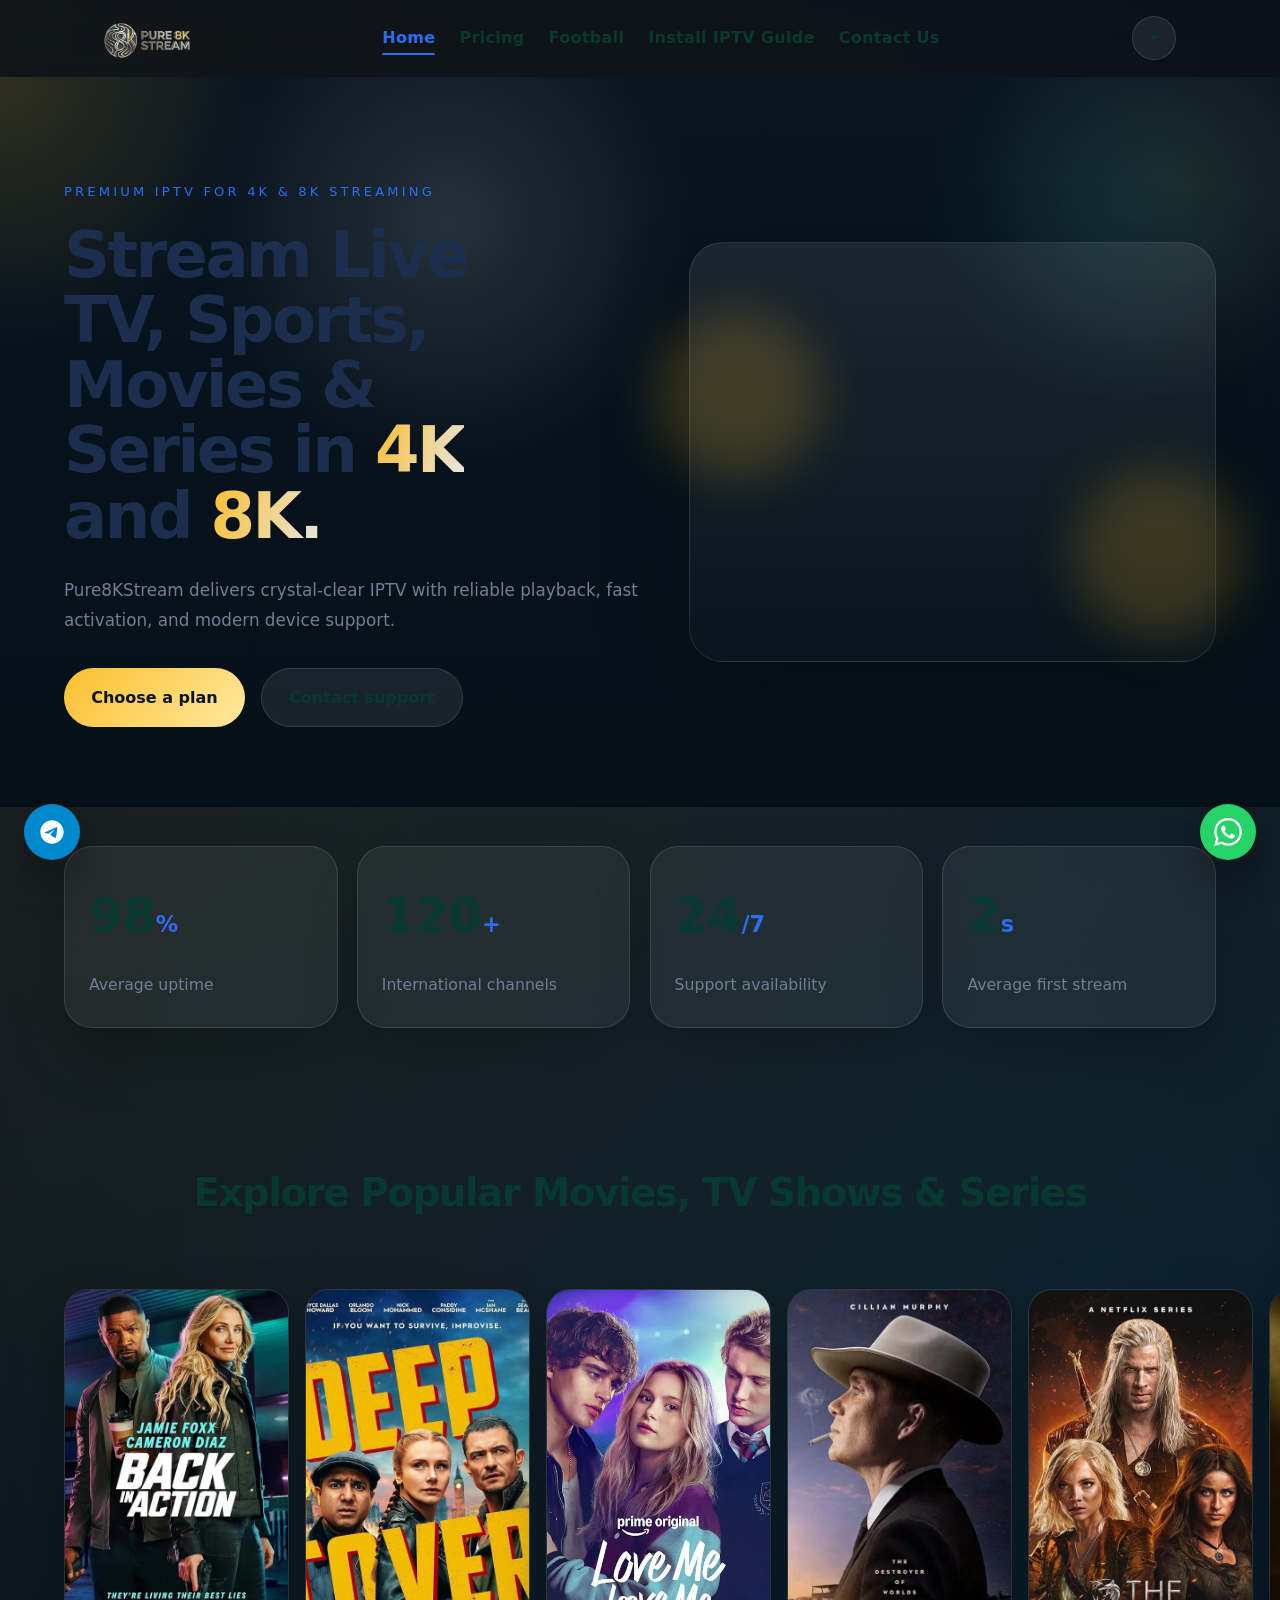
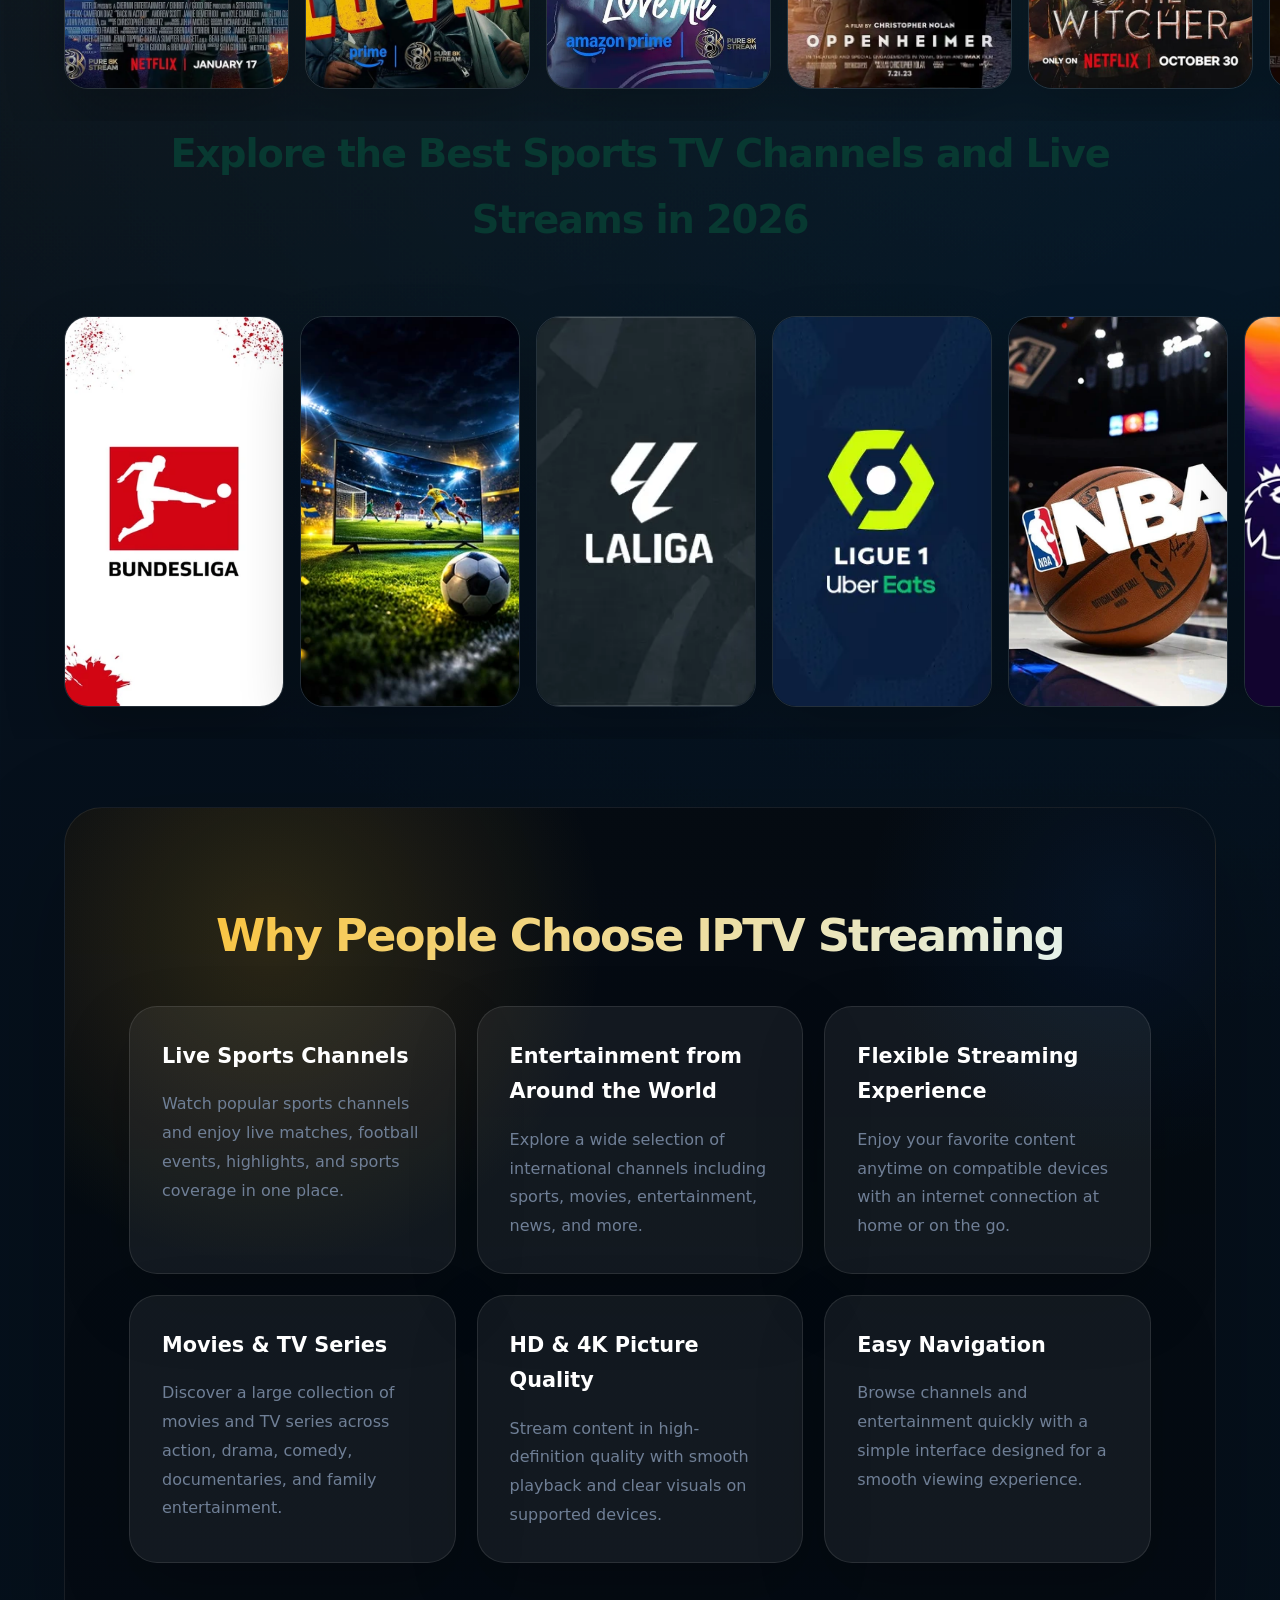
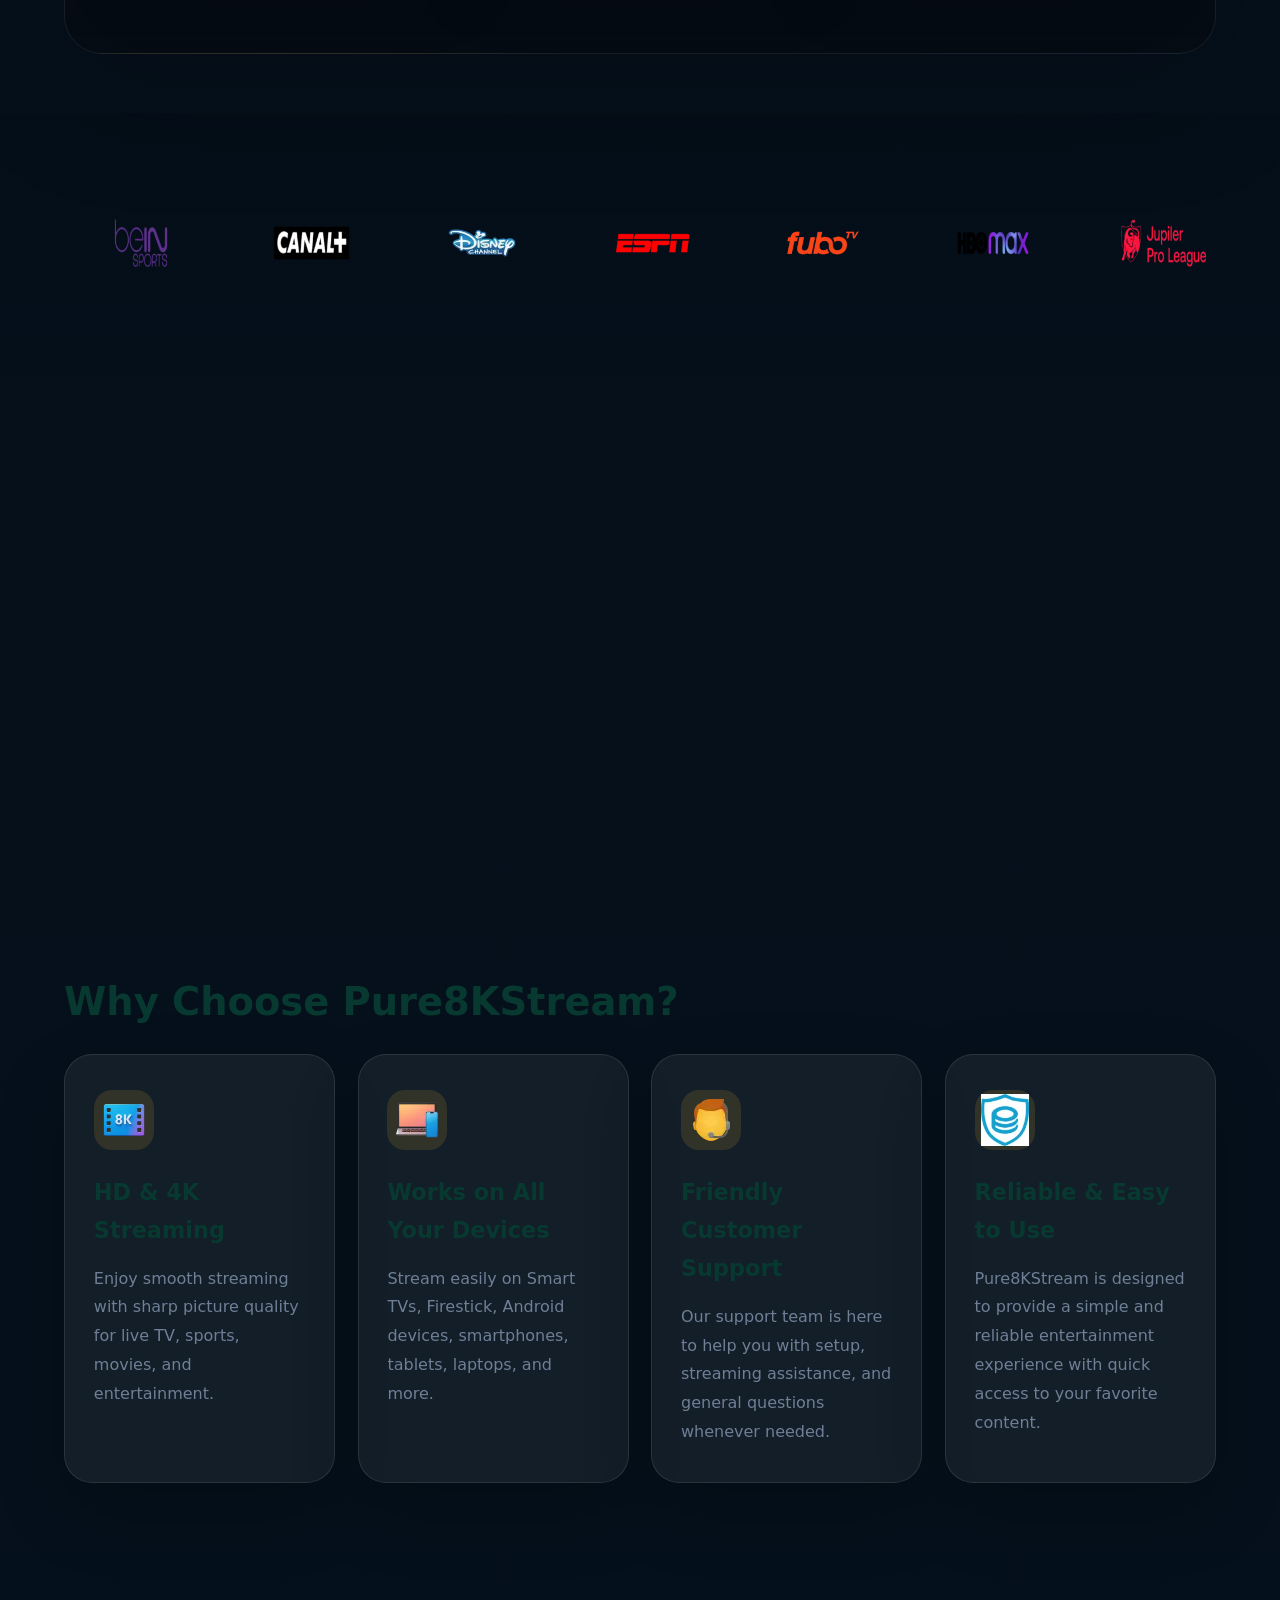
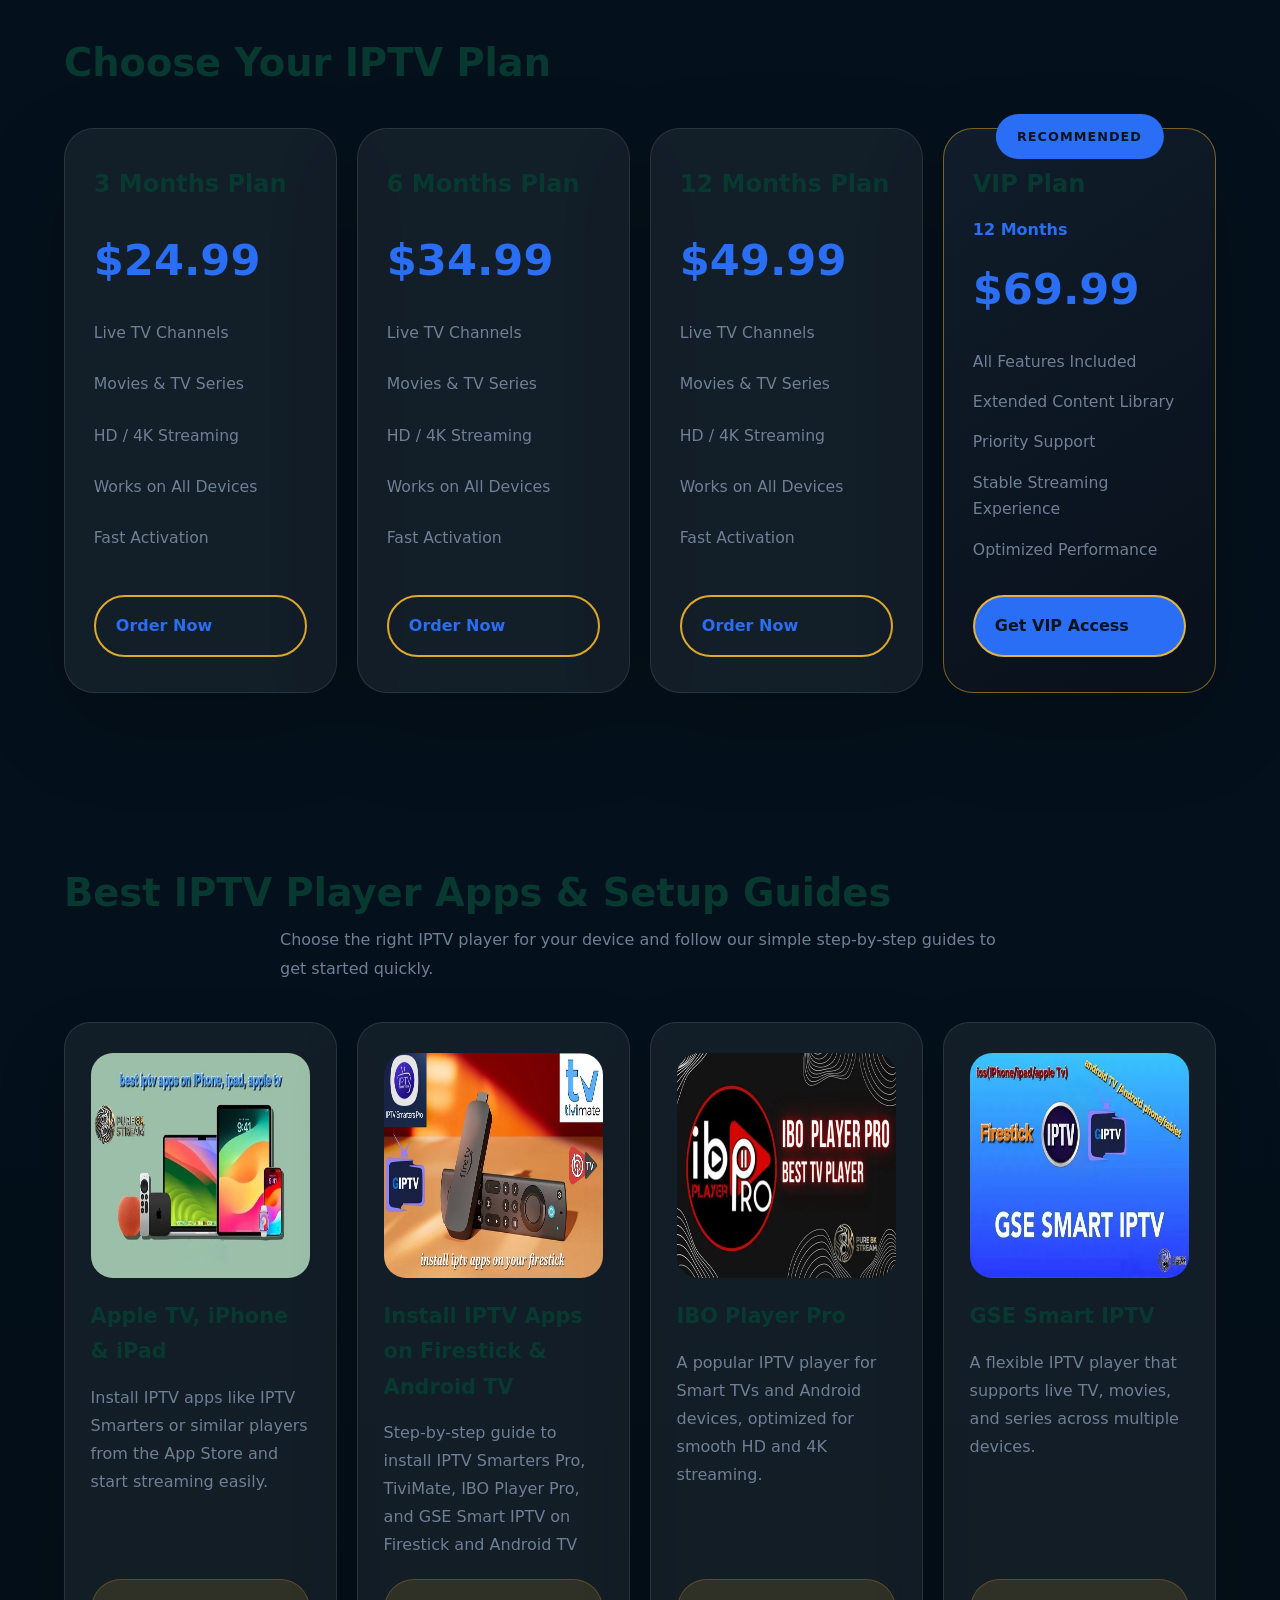
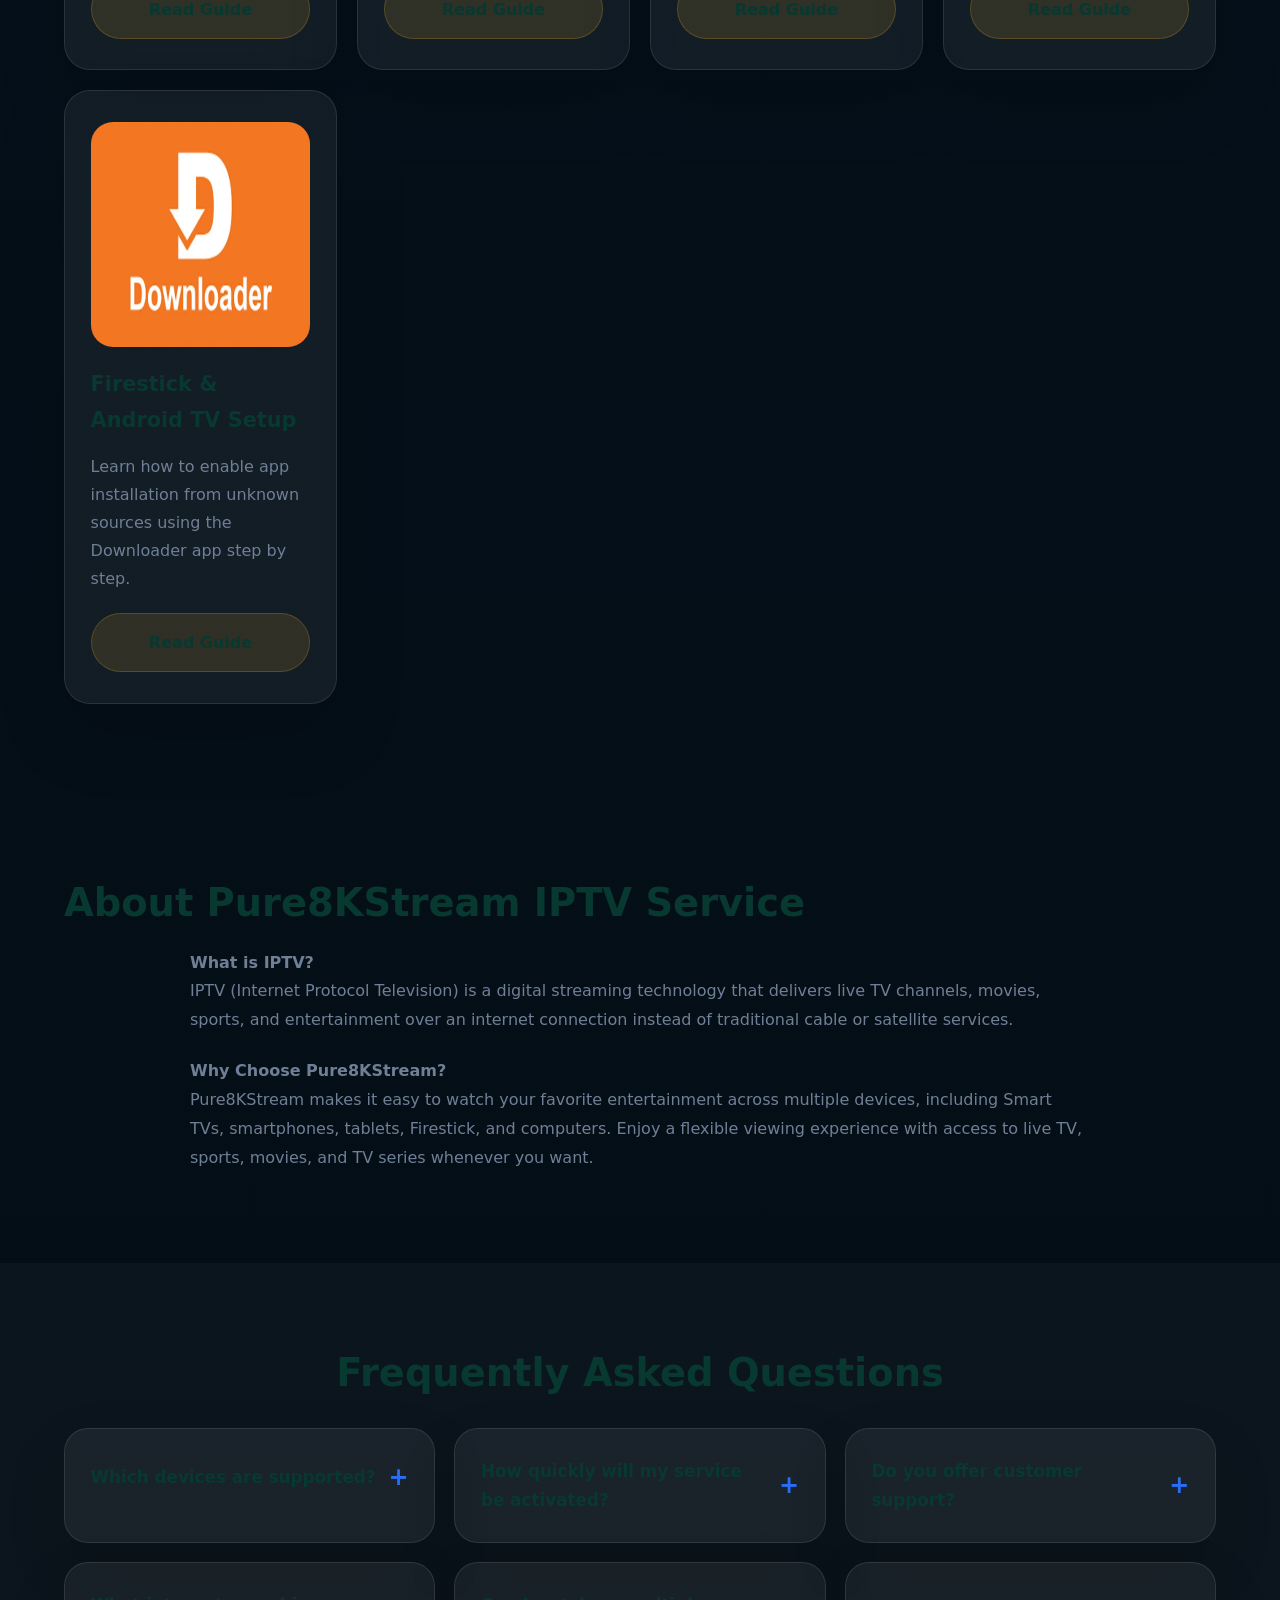
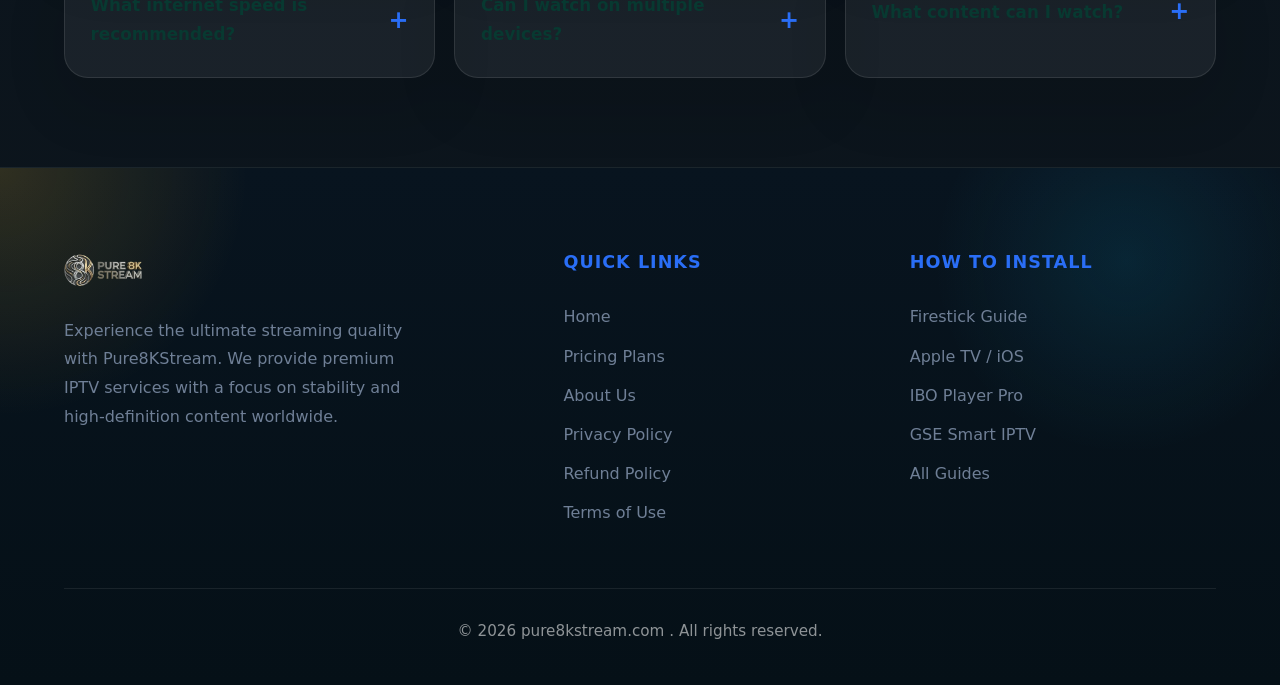
==== commit 3065413d: "football" ====
--- a/index.html
+++ b/index.html
@@ -154,7 +154,7 @@
             <ul class="nav-links">
                 <li><a href="/" class="active">Home</a></li>
                 <li><a href="#pricing">Pricing</a></li>
-                <li><a href="/pages/football">Football</a></li>
+                <li><a href="/football">Football</a></li>
                 <li><a href="/pages/how-to-install-iptv">Install IPTV Guide</a></li>
                 <li><a href="/pages/contact">Contact Us</a></li>
             </ul>
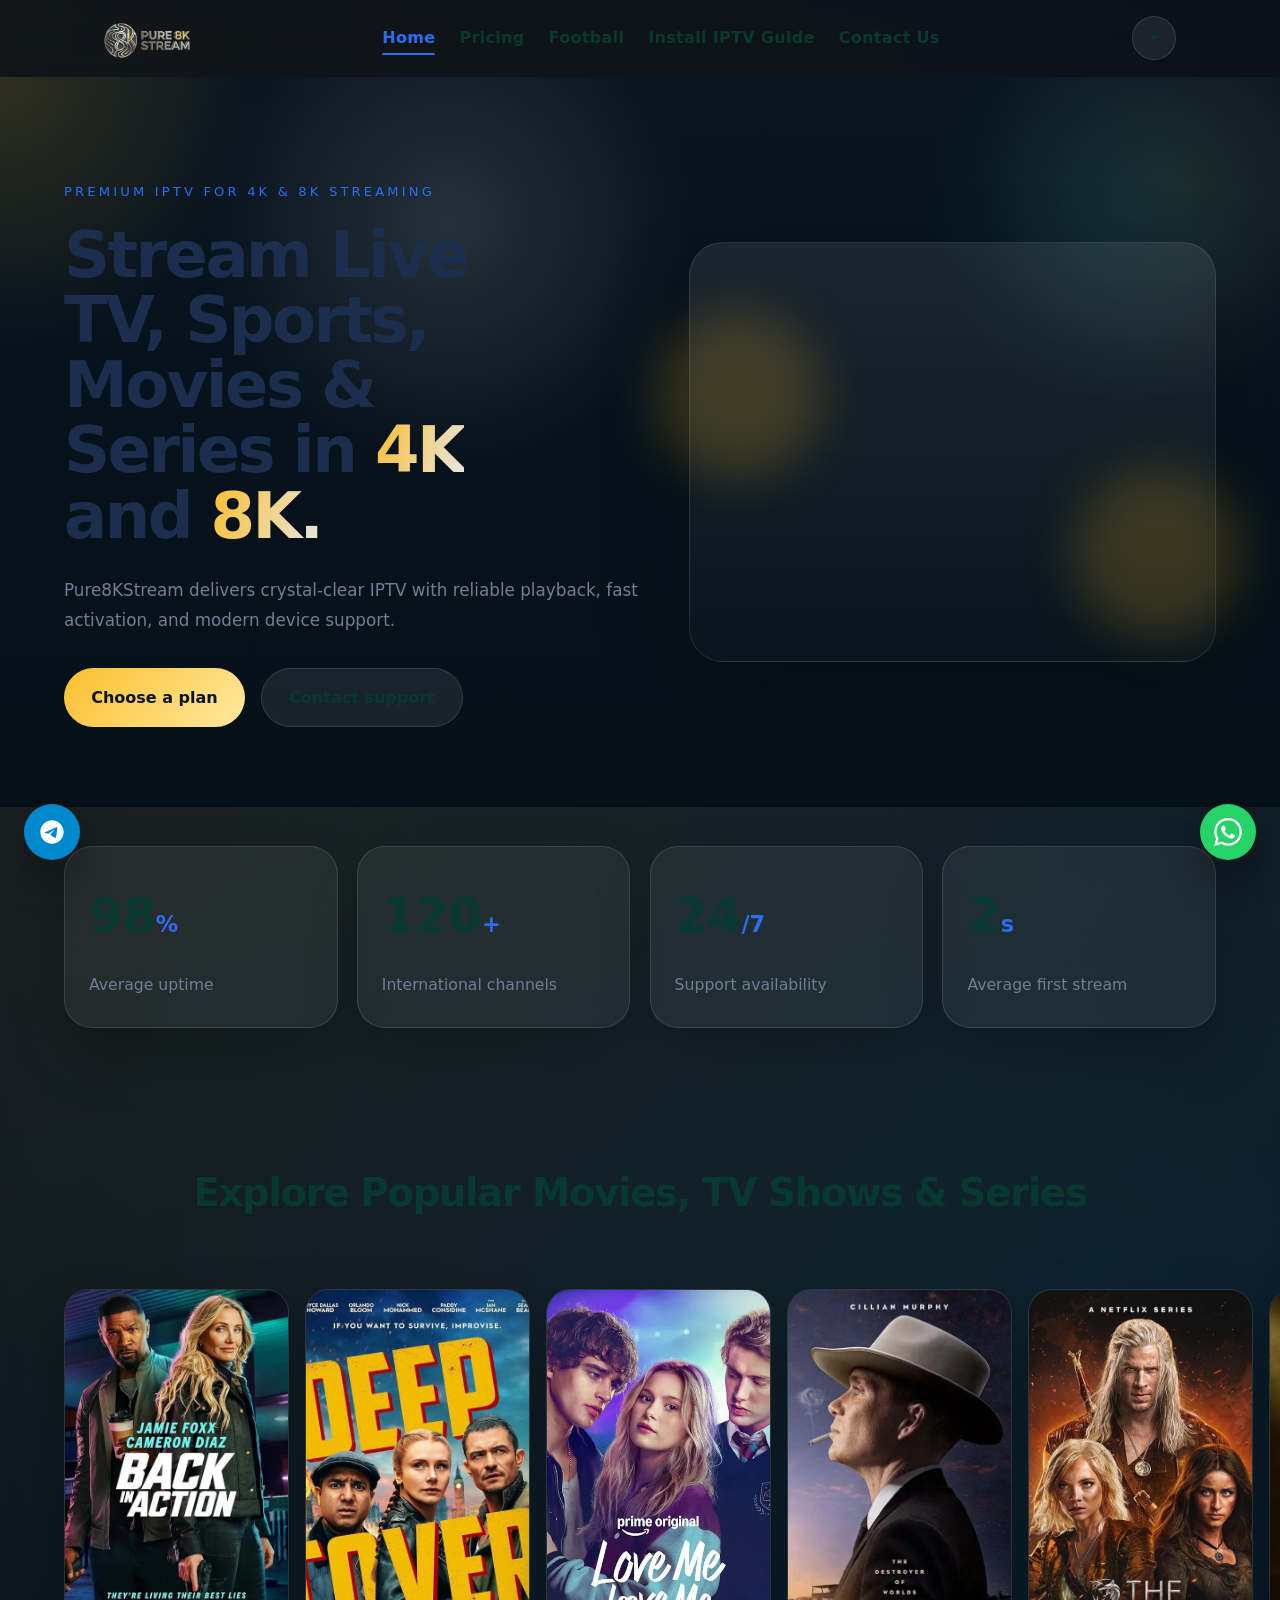
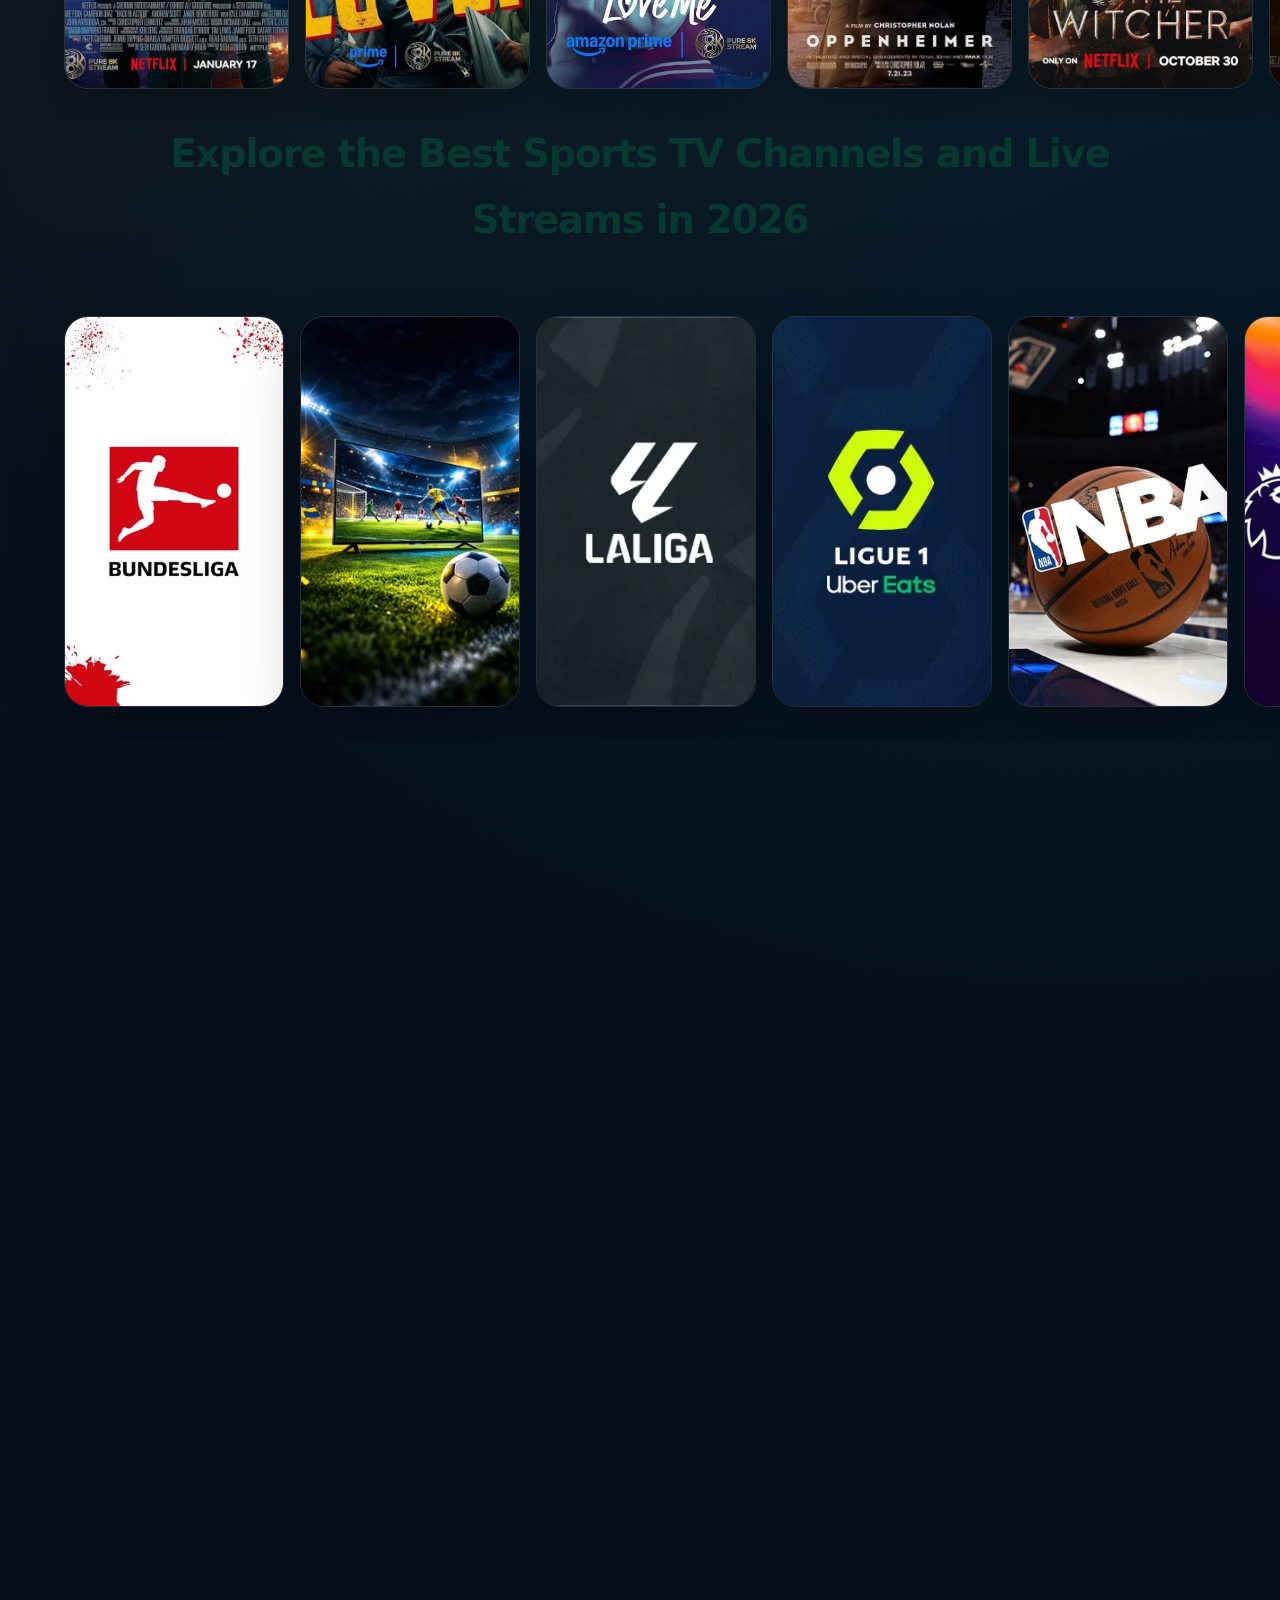
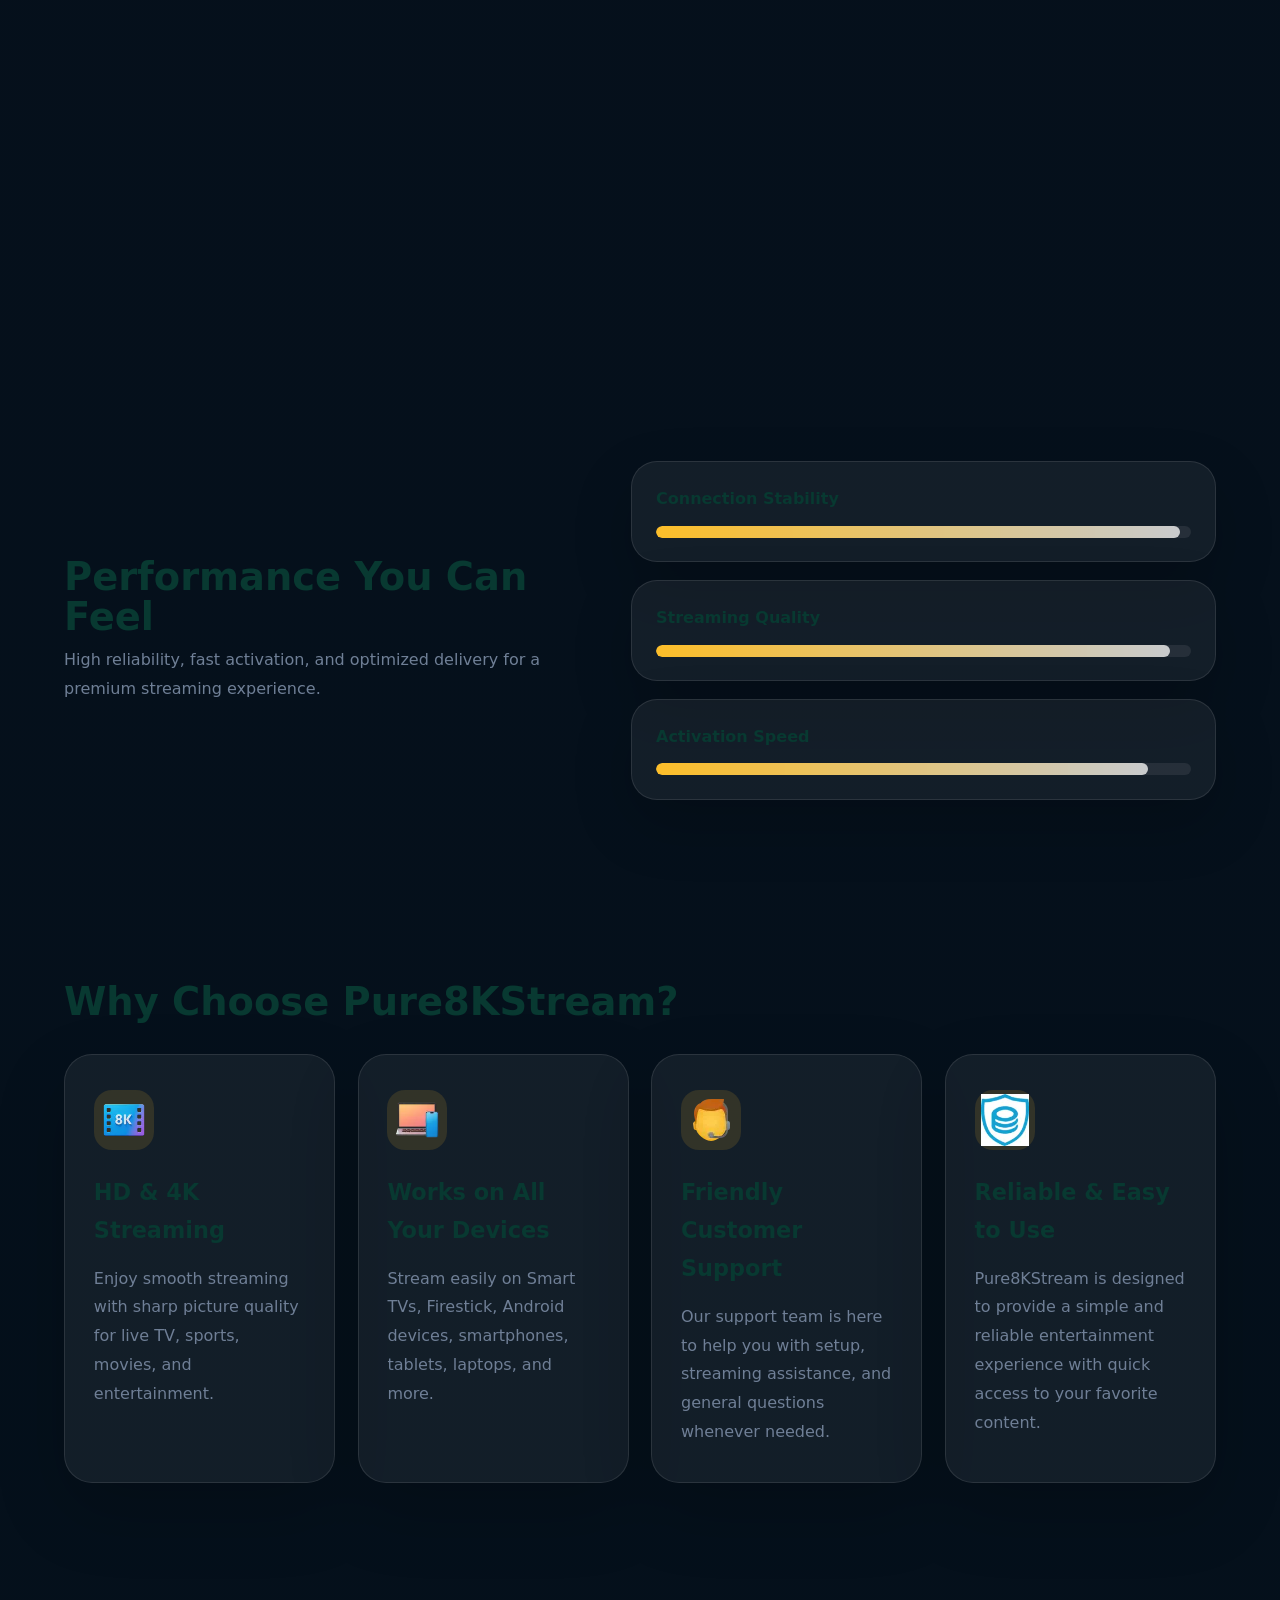
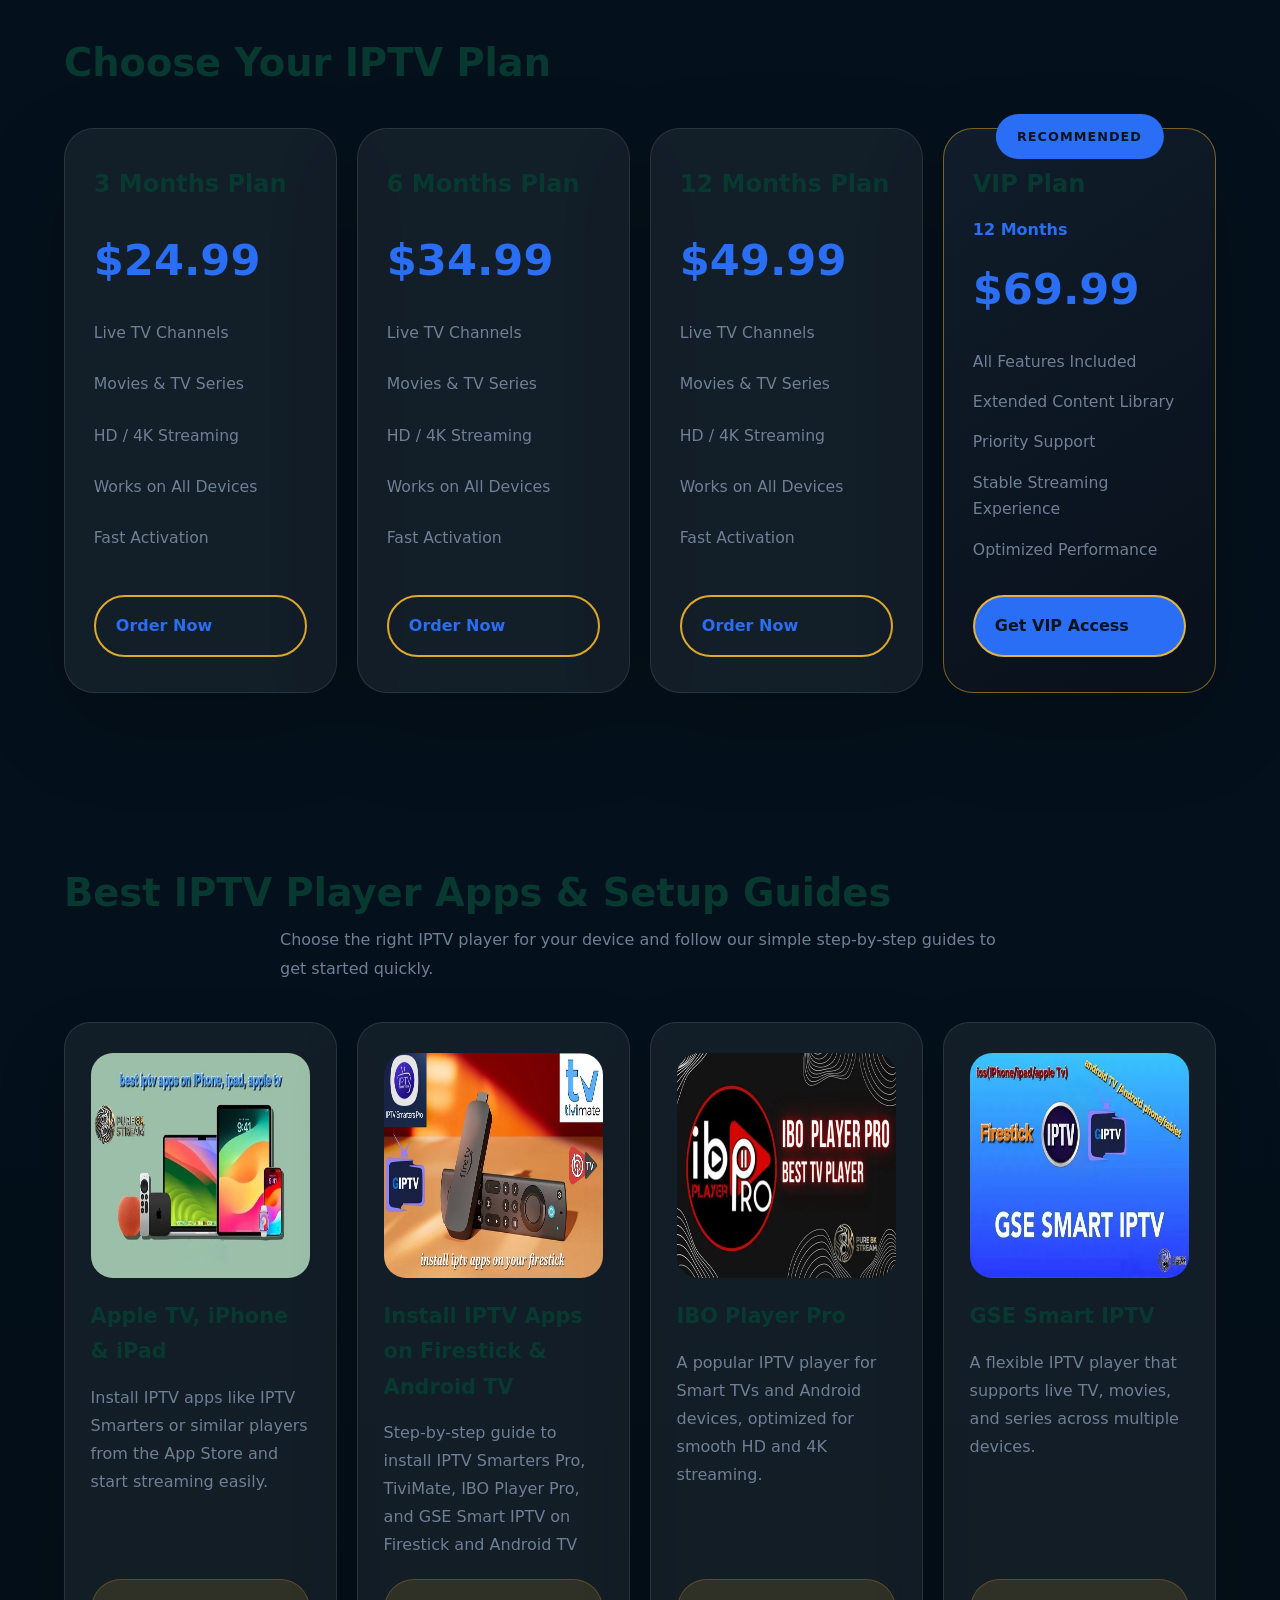
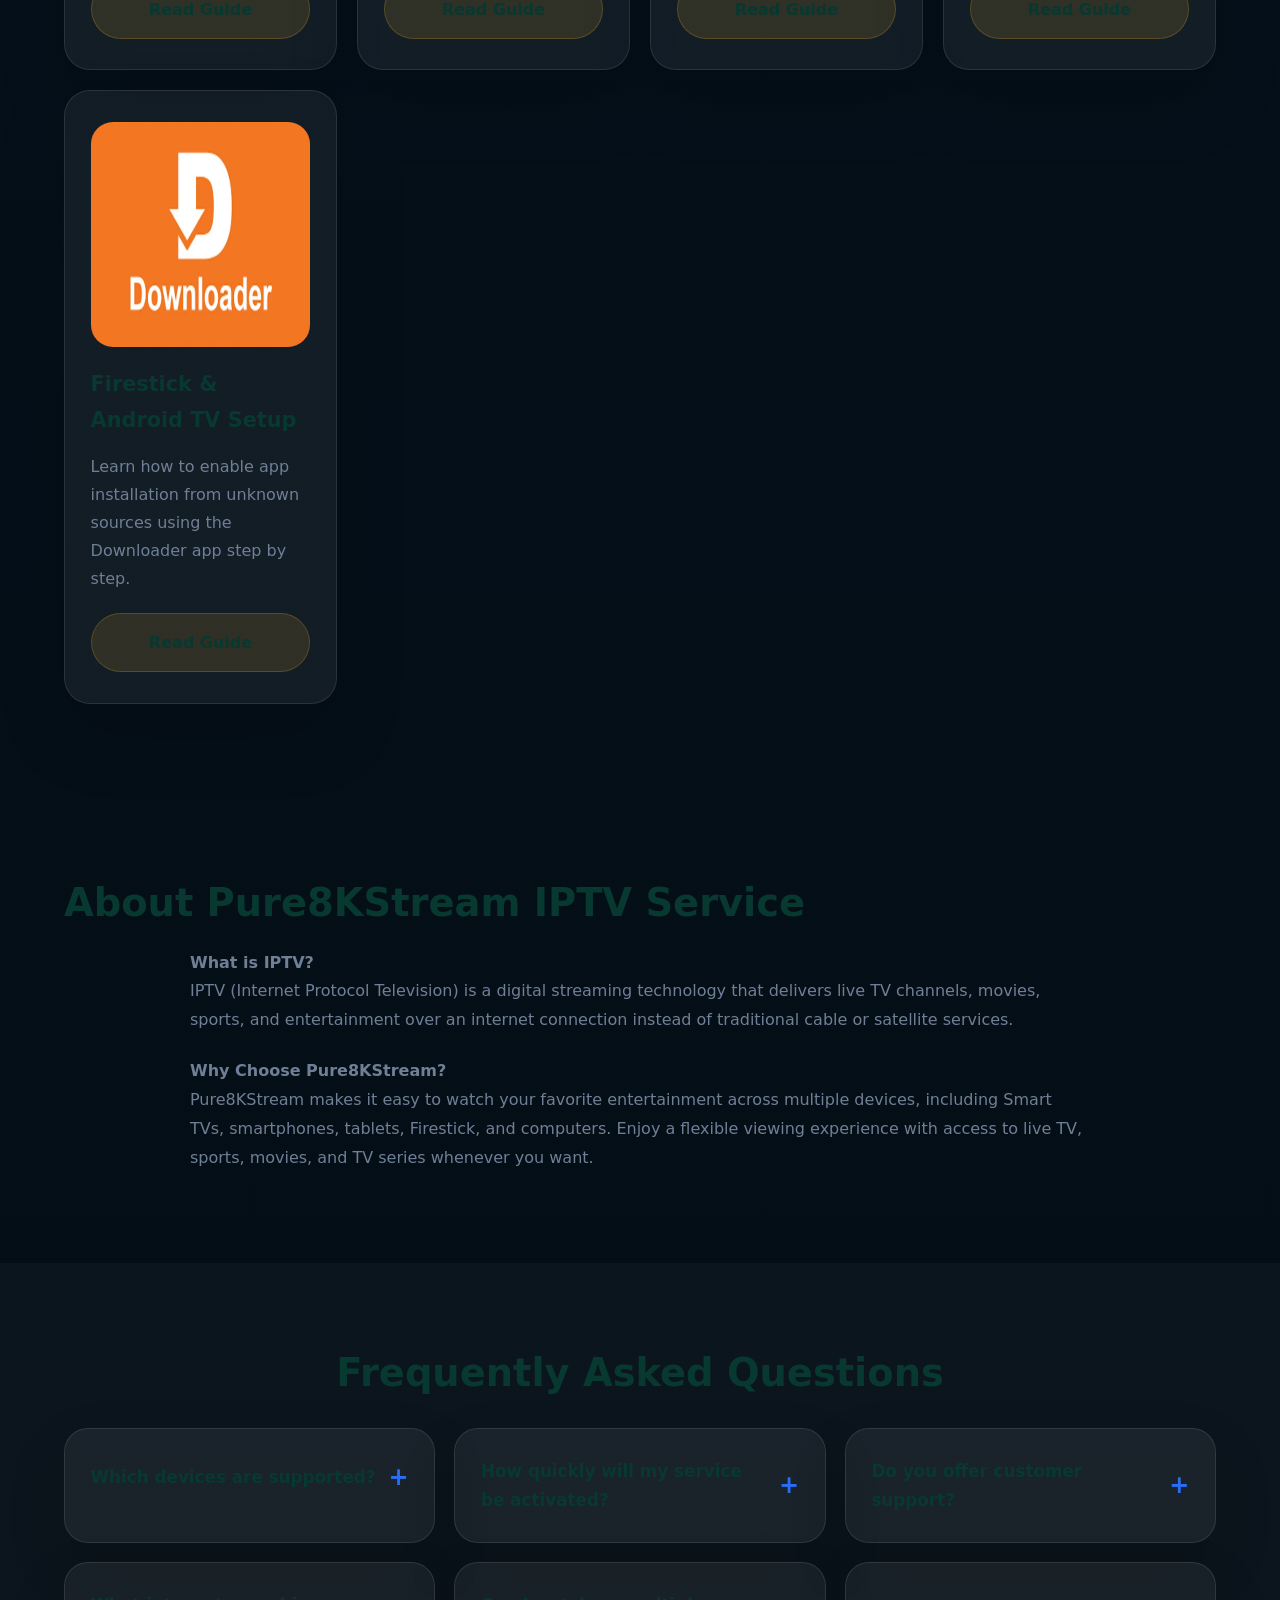
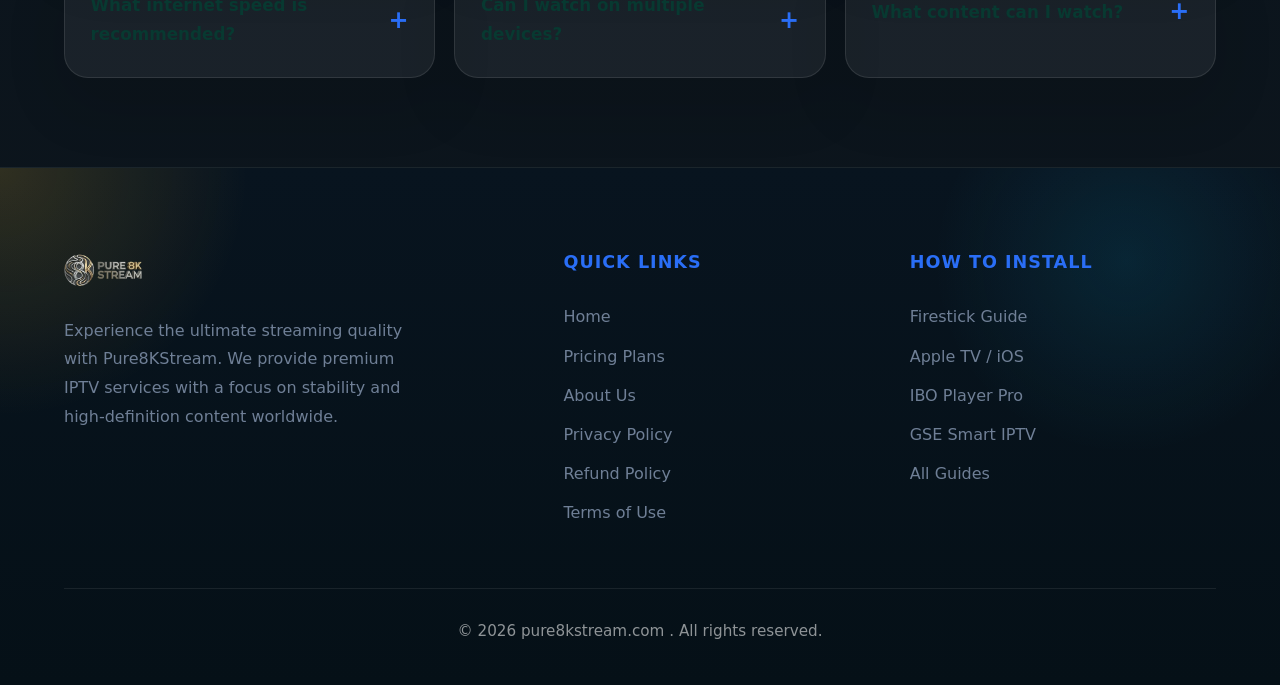
==== commit 407de8a7: "heading fixs" ====
--- a/index.html
+++ b/index.html
@@ -831,7 +831,7 @@
                 </div>
 
                 <div class="footer-column">
-                    <h4>Quick Links</h4>
+                    <h3>Quick Links</h3>
                     <ul class="footer-links">
                         <li><a href="/">Home</a></li>
                         <li><a href="#pricing">Pricing Plans</a></li>
@@ -843,7 +843,7 @@
                 </div>
 
                 <div class="footer-column">
-                    <h4>How to Install</h4>
+                    <h3>How to Install</h3>
                     <ul class="footer-links">
                         <li><a href="/pages/how-to-install-iptv/firestick-guide">Firestick Guide</a></li>
                         <li><a href="/pages/how-to-install-iptv/apple-tv-guide">Apple TV / iOS</a></li>
--- a/assets/css/style.css
+++ b/assets/css/style.css
@@ -1034,7 +1034,7 @@
   filter: drop-shadow(0 0 14px rgba(252, 190, 41, 0.45));
 }
 
-.footer-column h4 {
+.footer-column h3 {
   color: var(--accent);
   font-size: 1.1rem;
   margin-bottom: 25px;
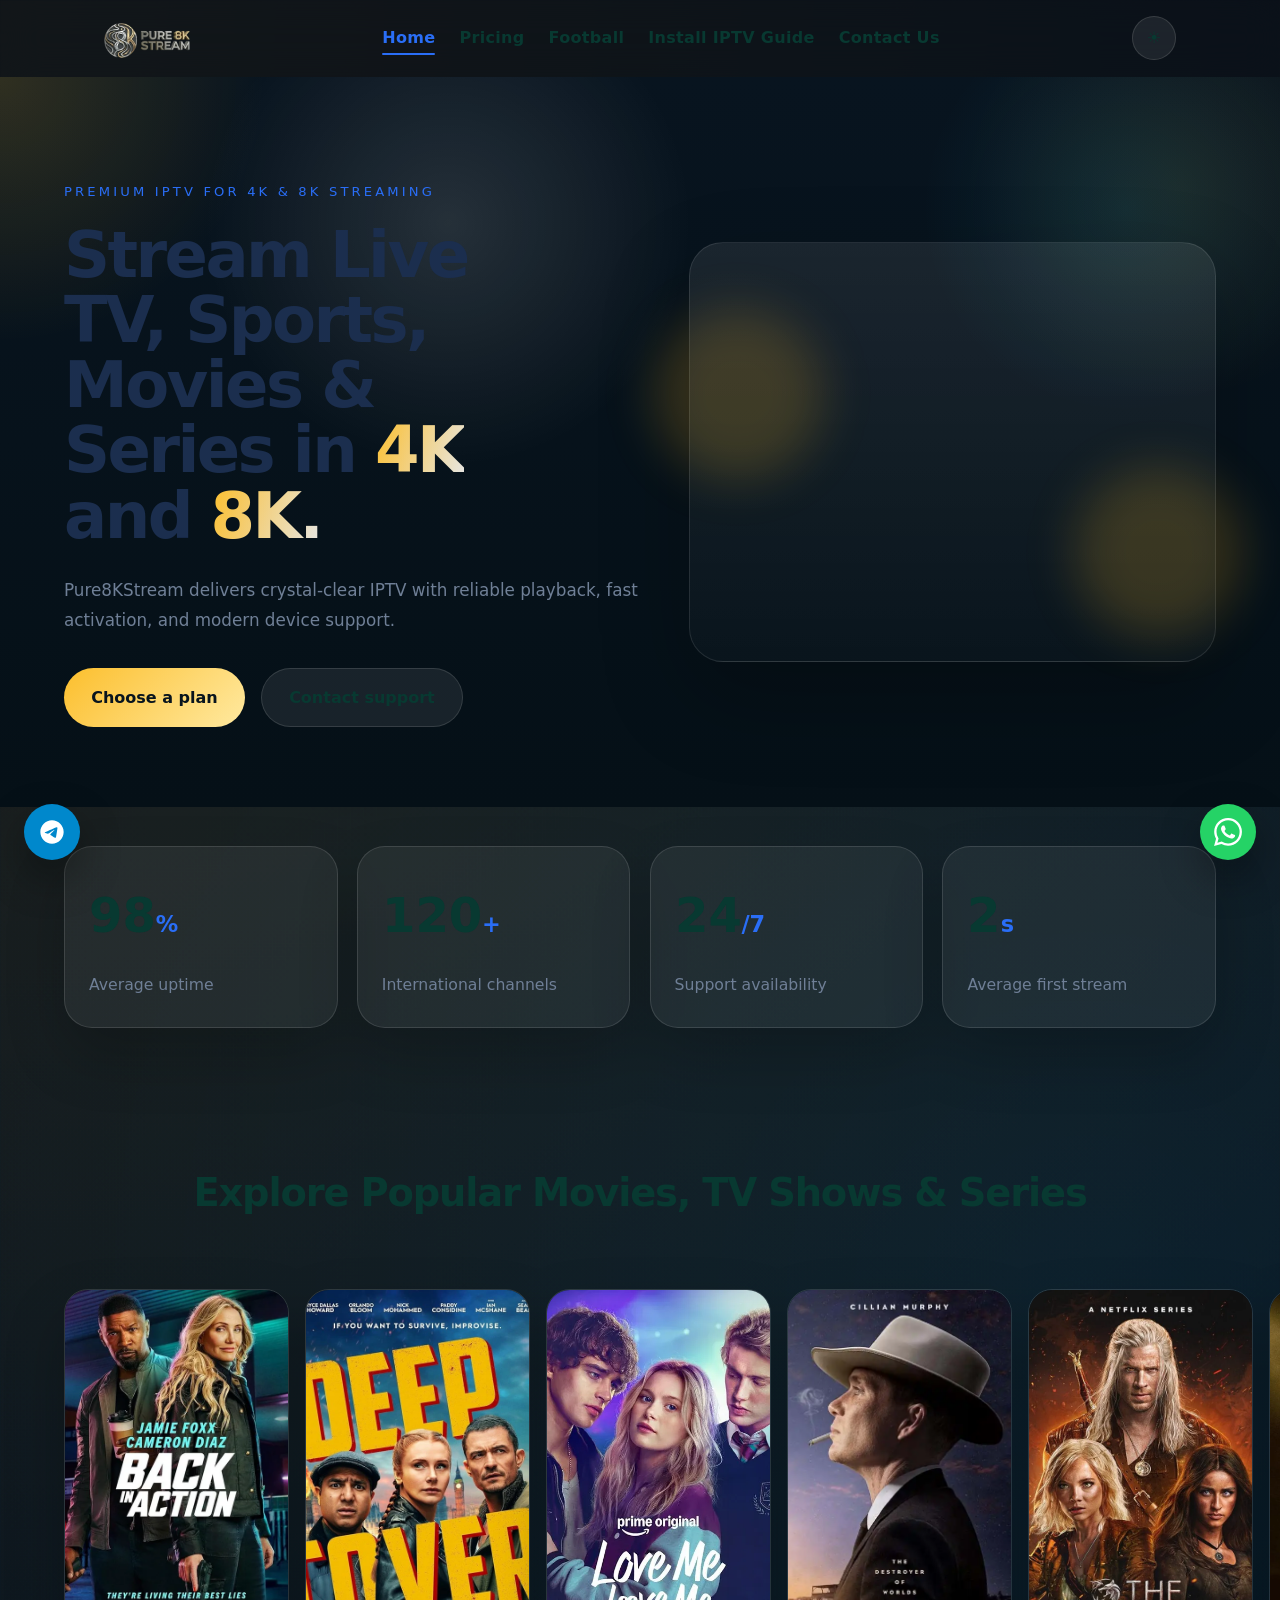
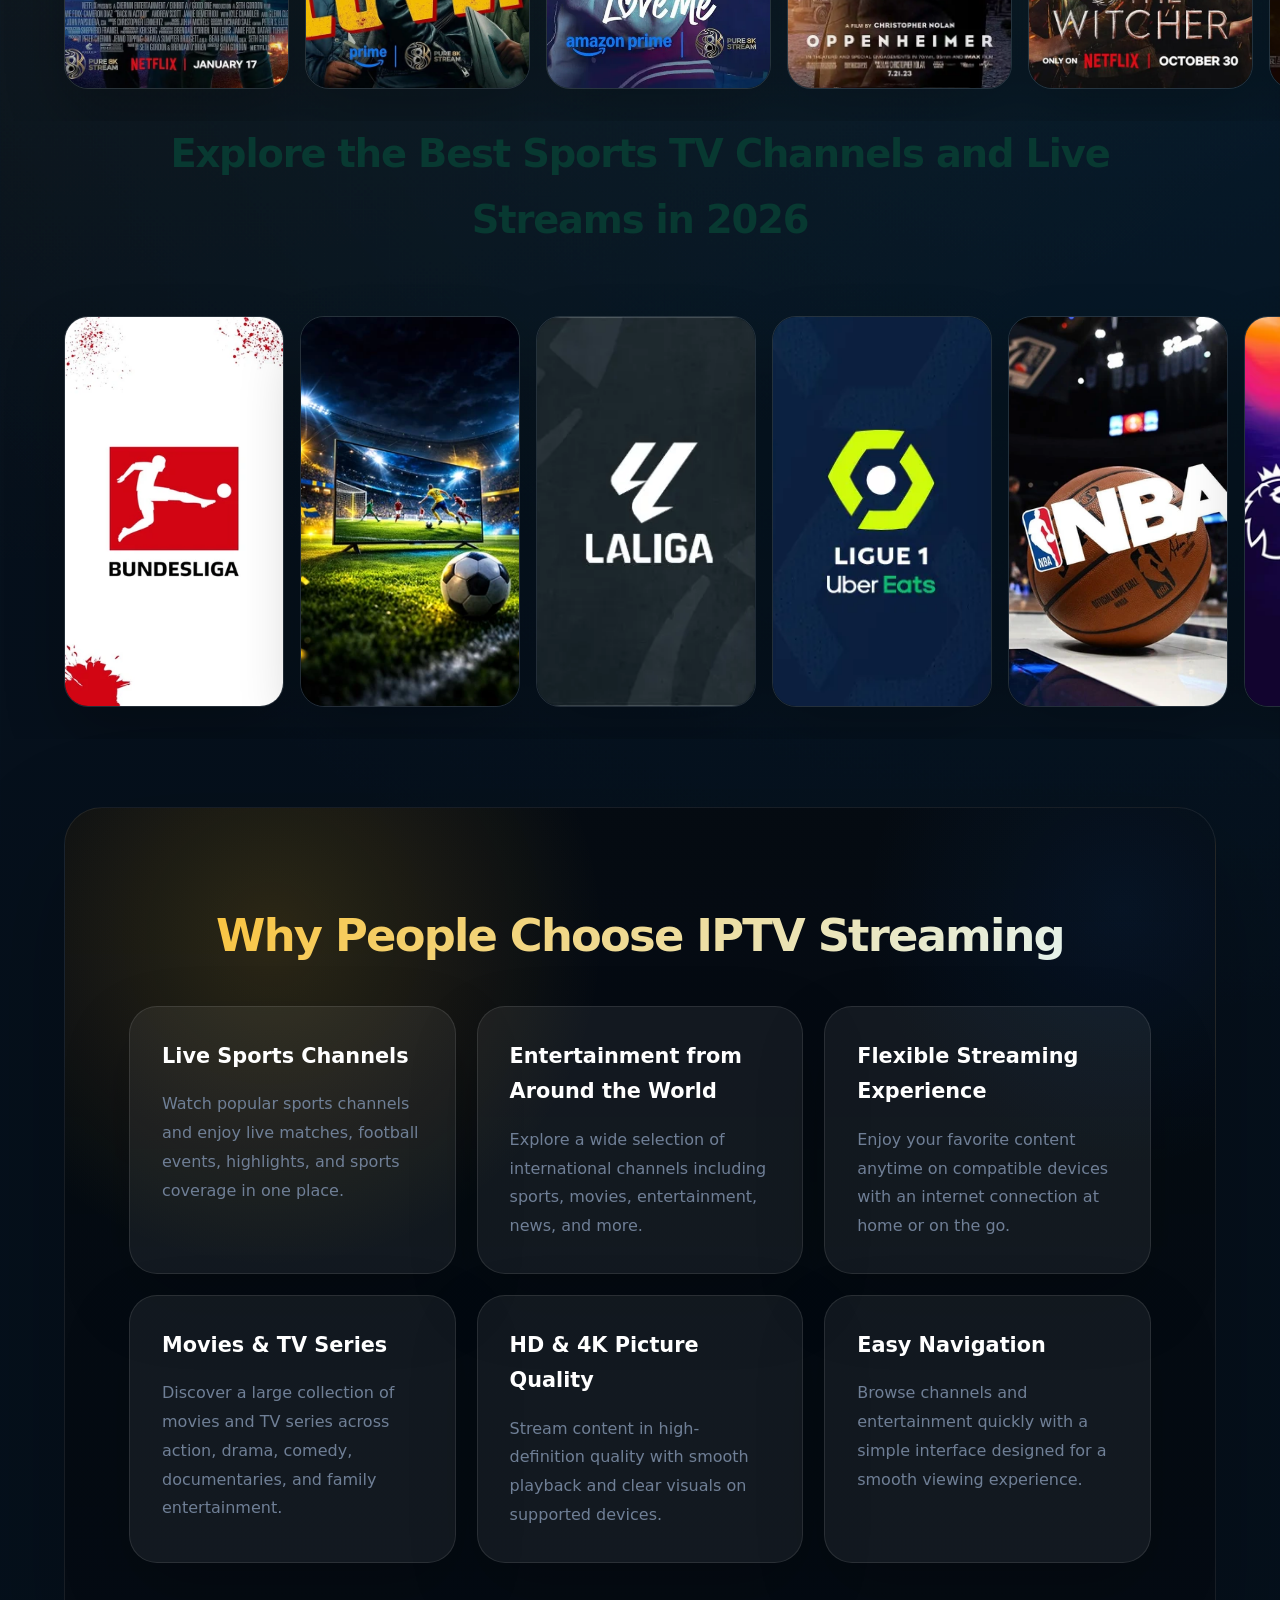
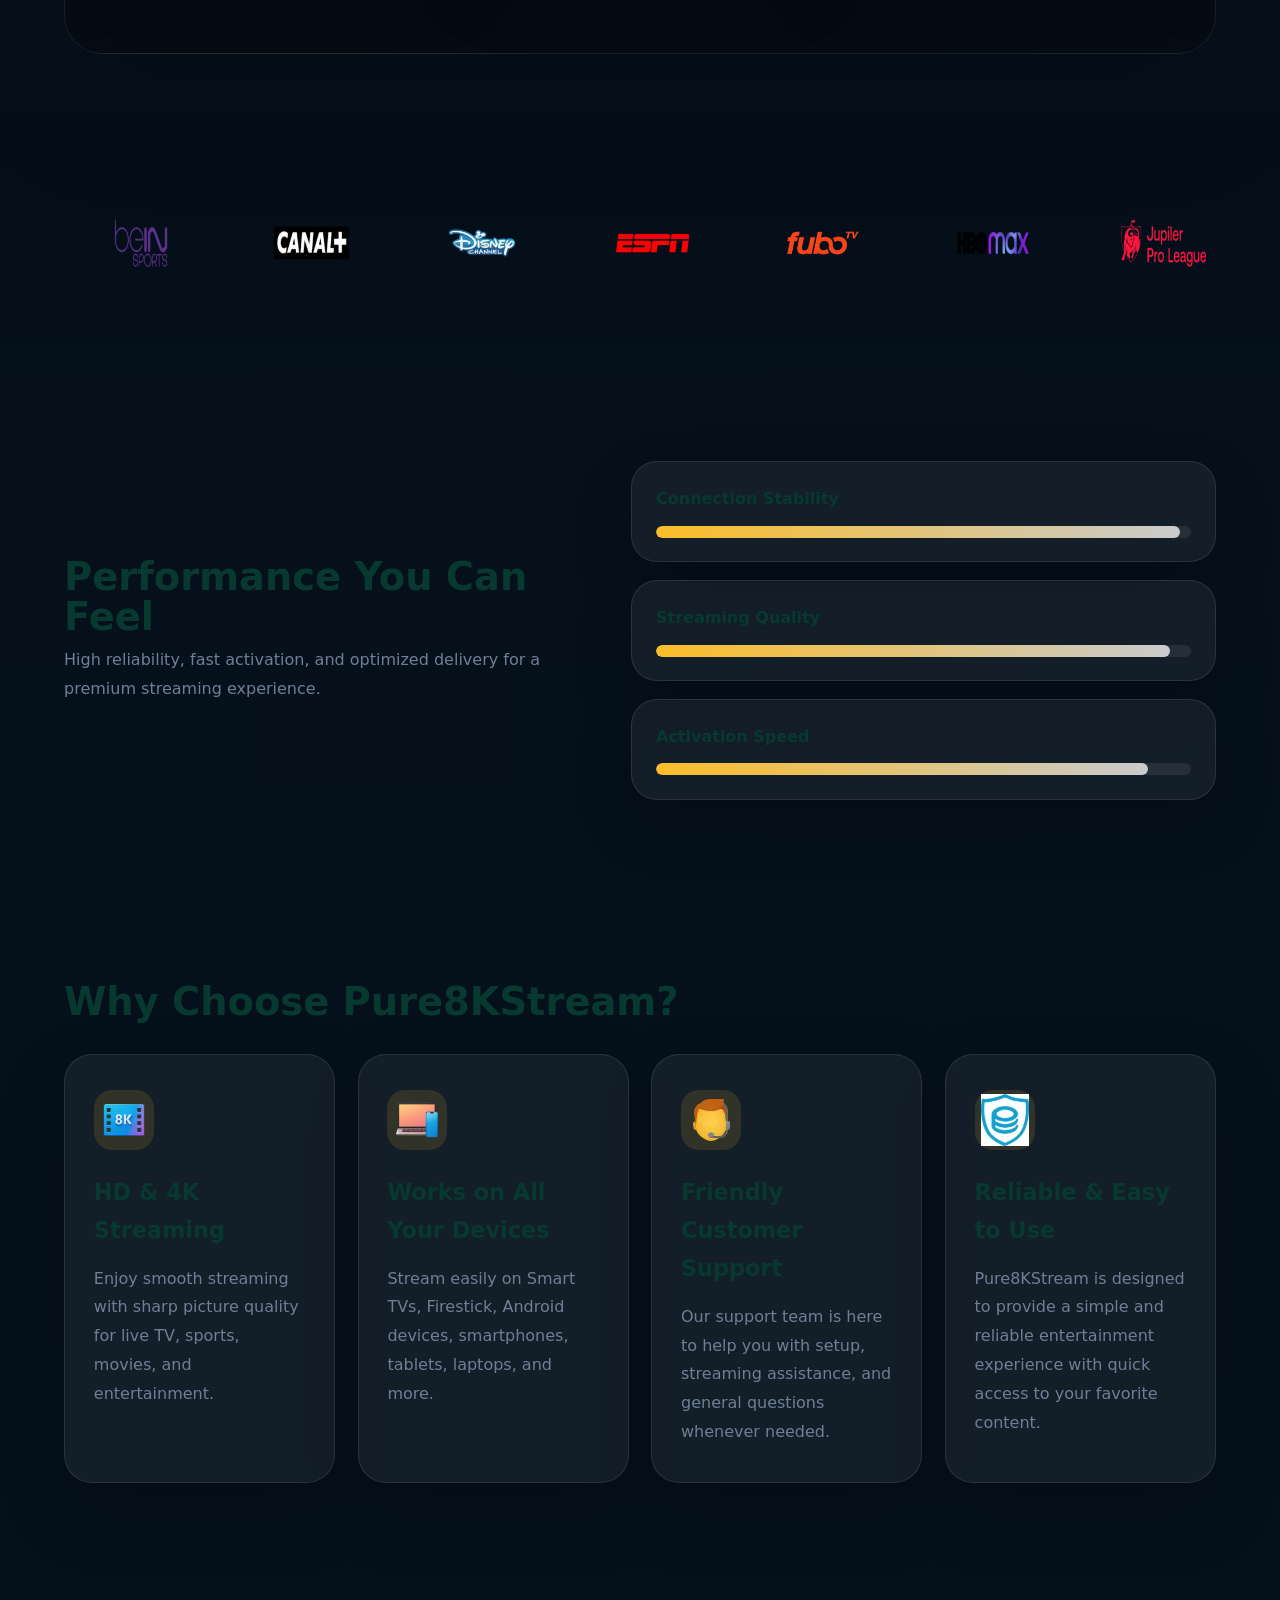
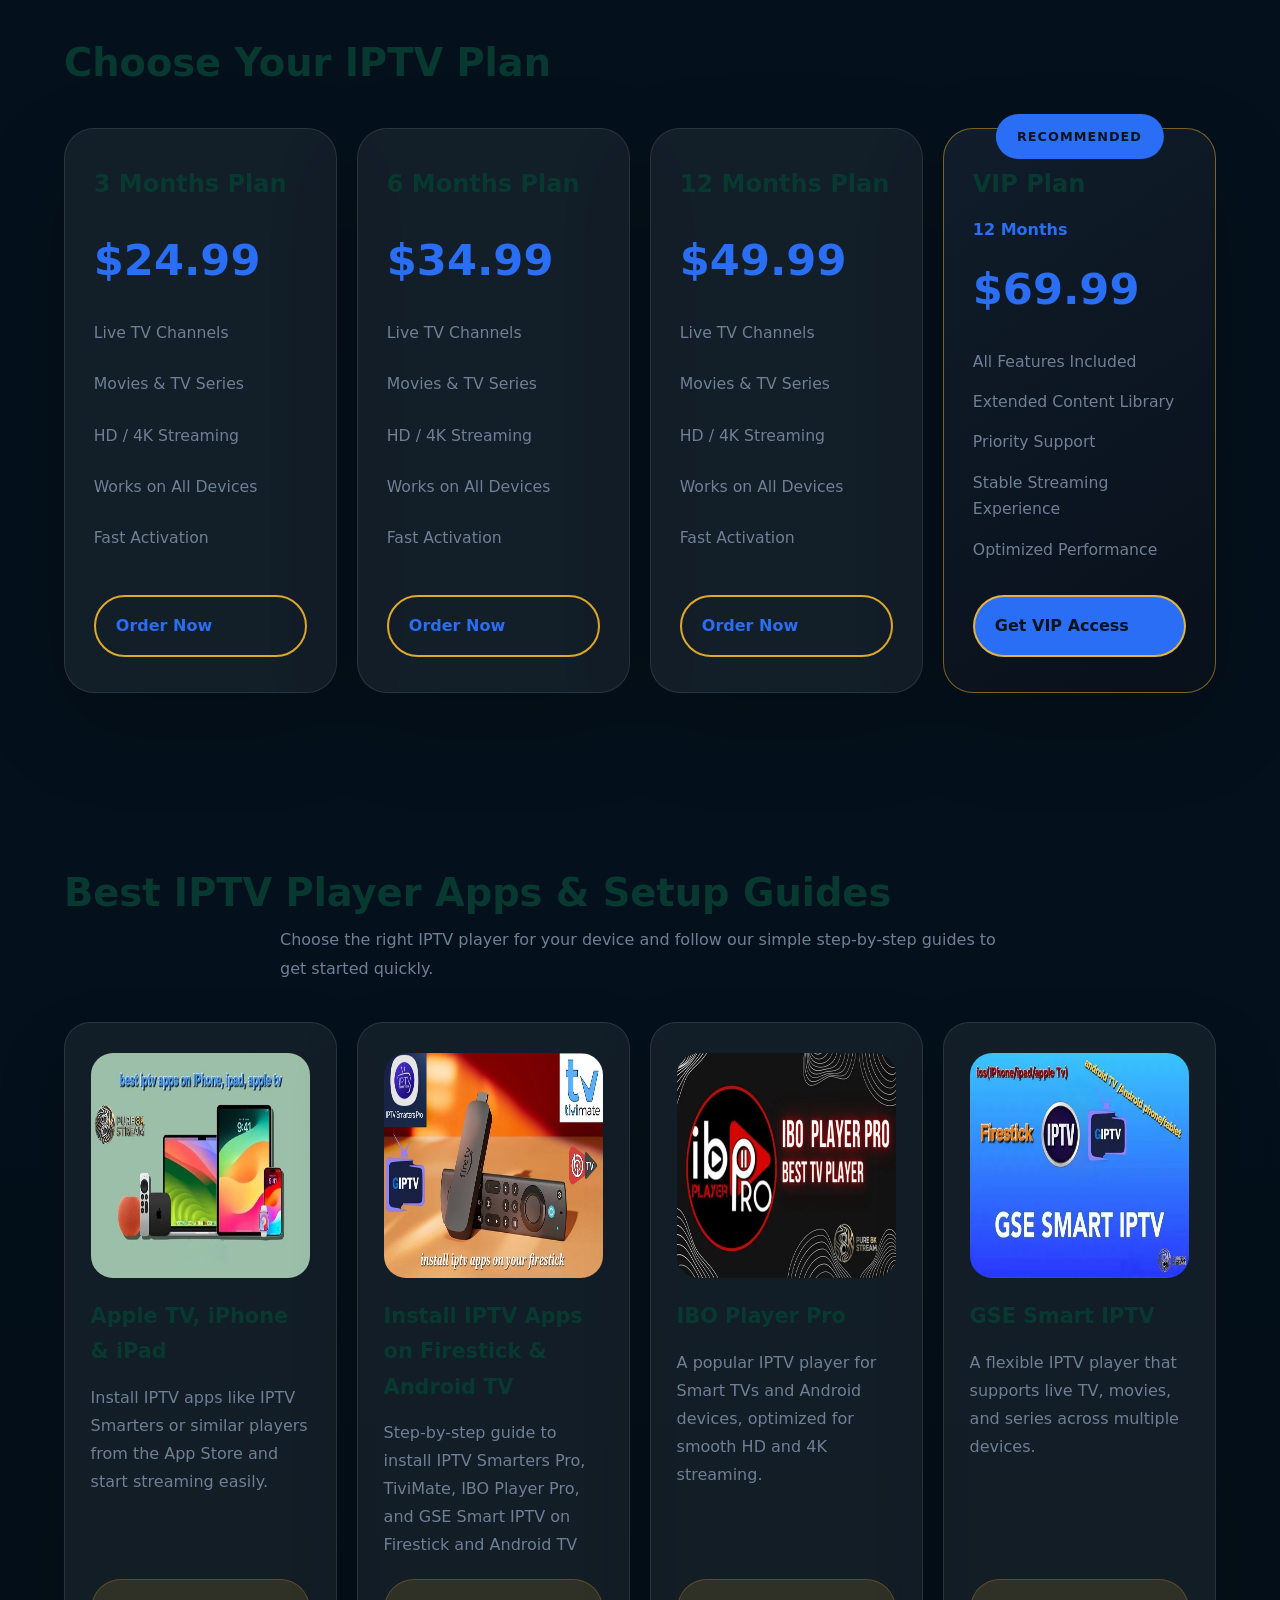
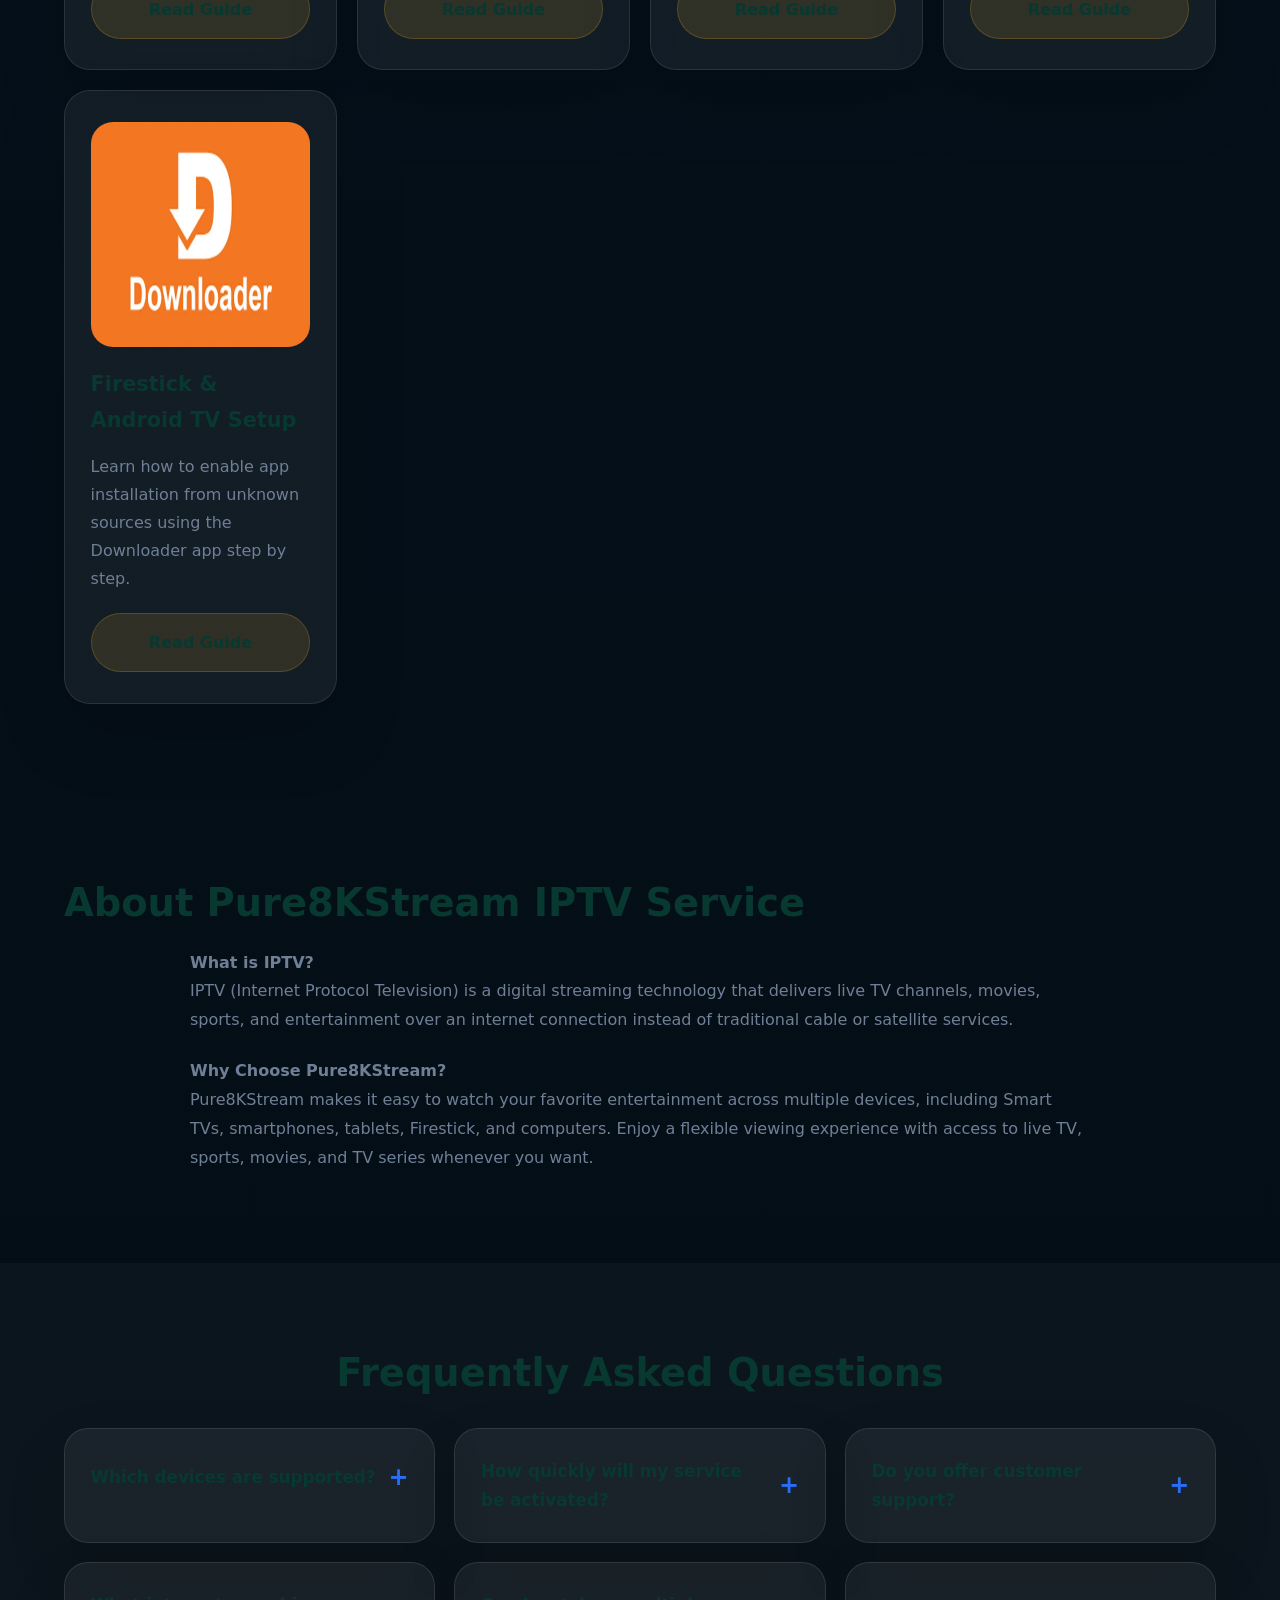
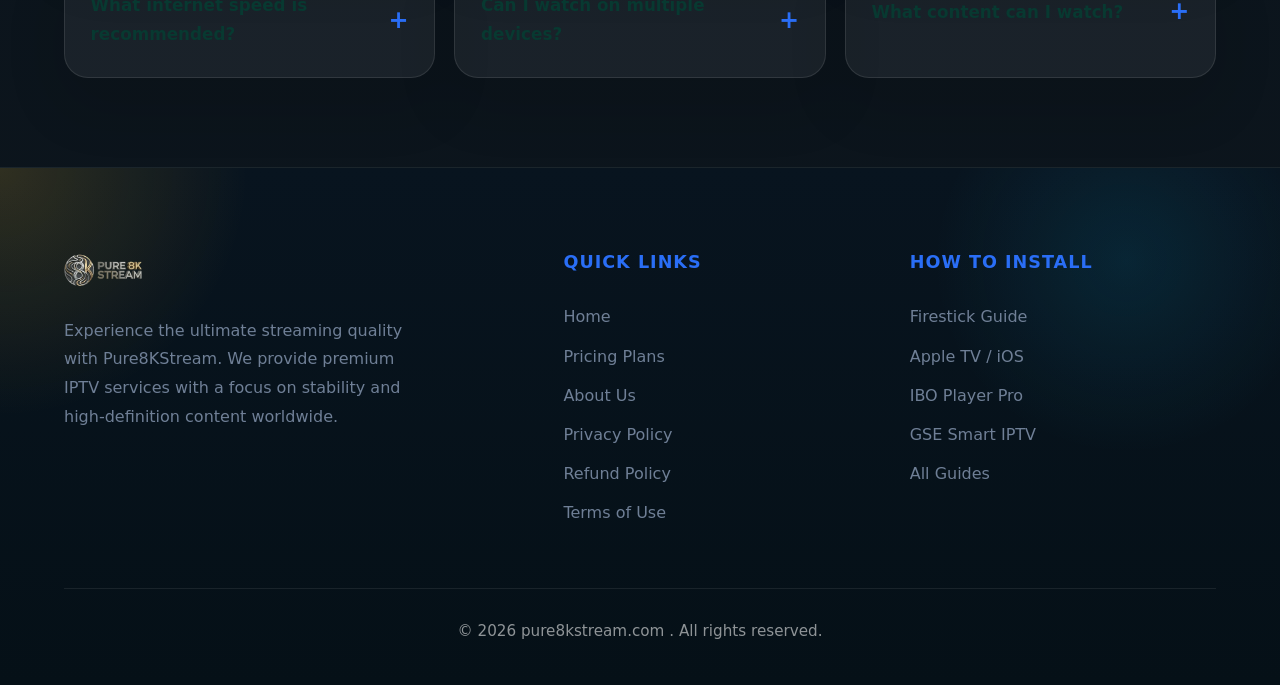
==== commit 3c126de6: "hhh" ====
--- a/index.html
+++ b/index.html
@@ -56,6 +56,7 @@
 {
     "@context": "https://schema.org",
     "@type": "FAQPage",
+    "url": "https://pure8kstream.com/",
     "mainEntity": [
         {
             "@type": "Question",
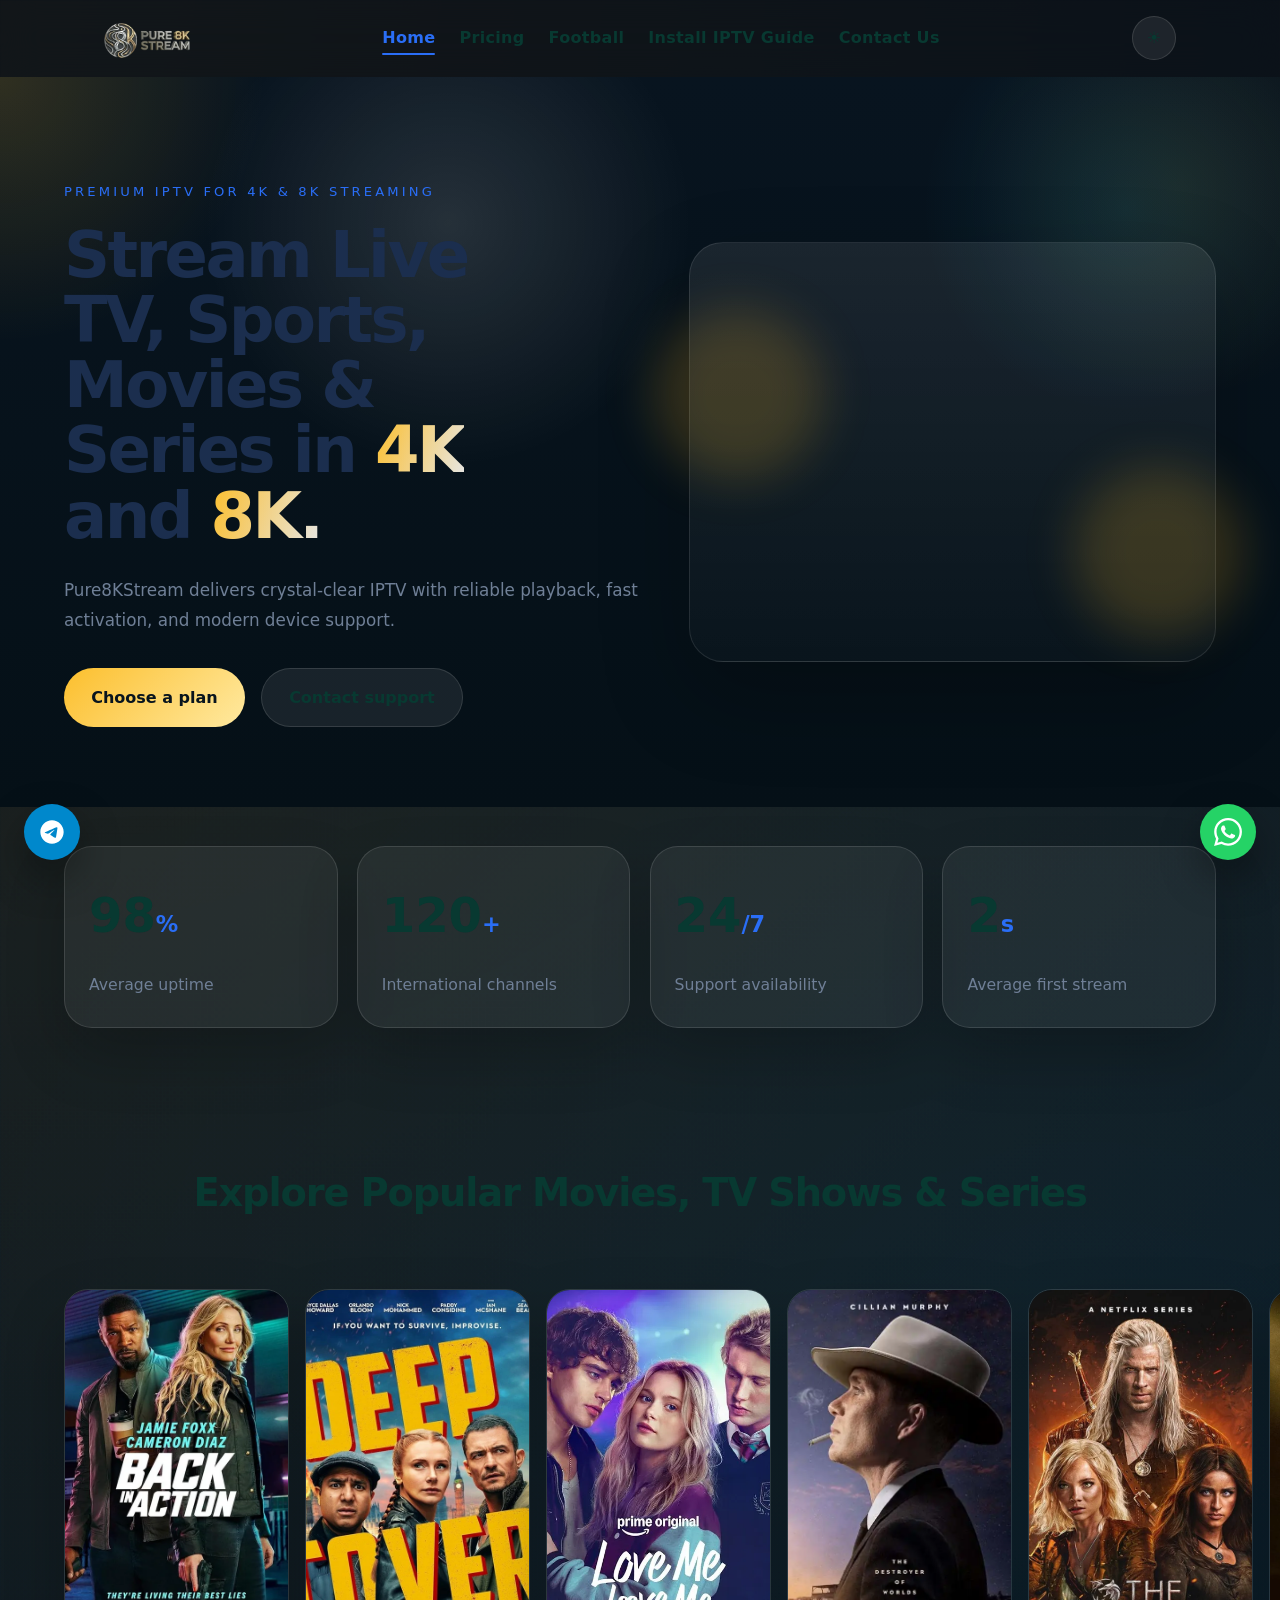
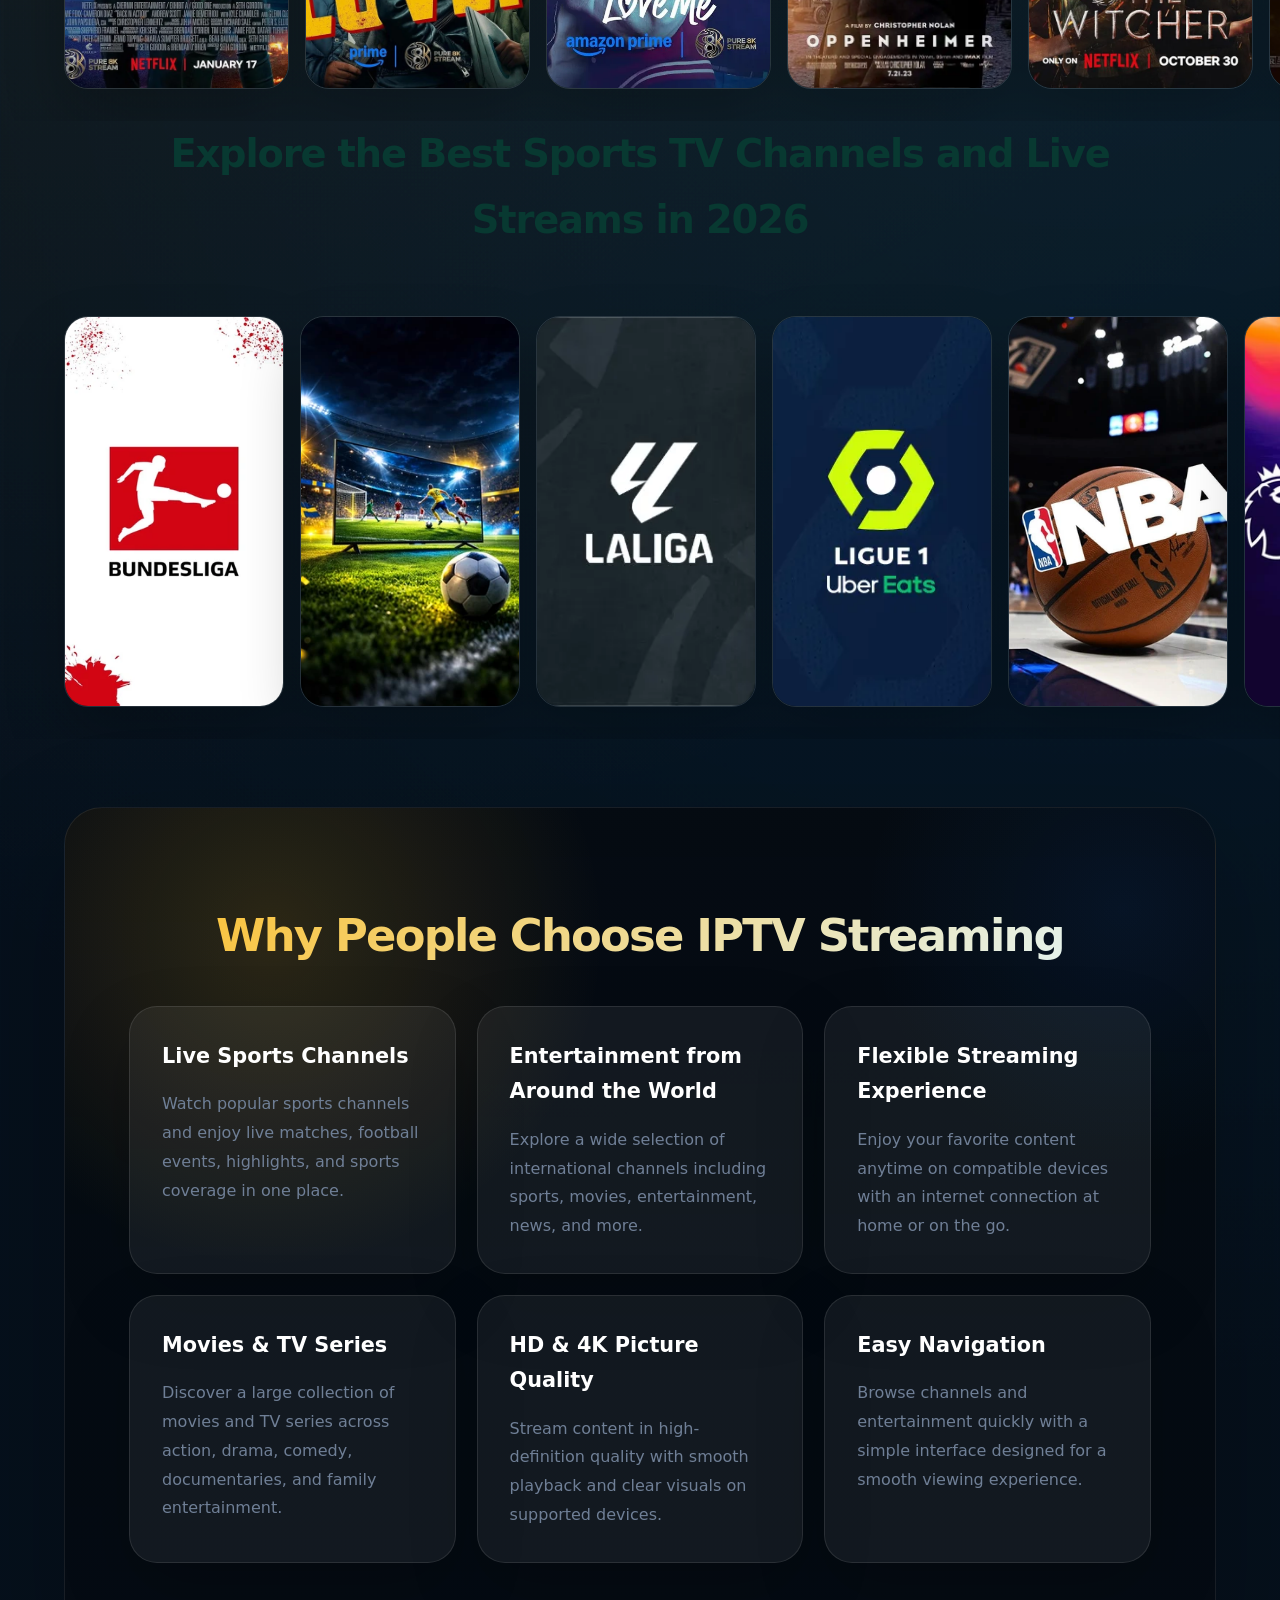
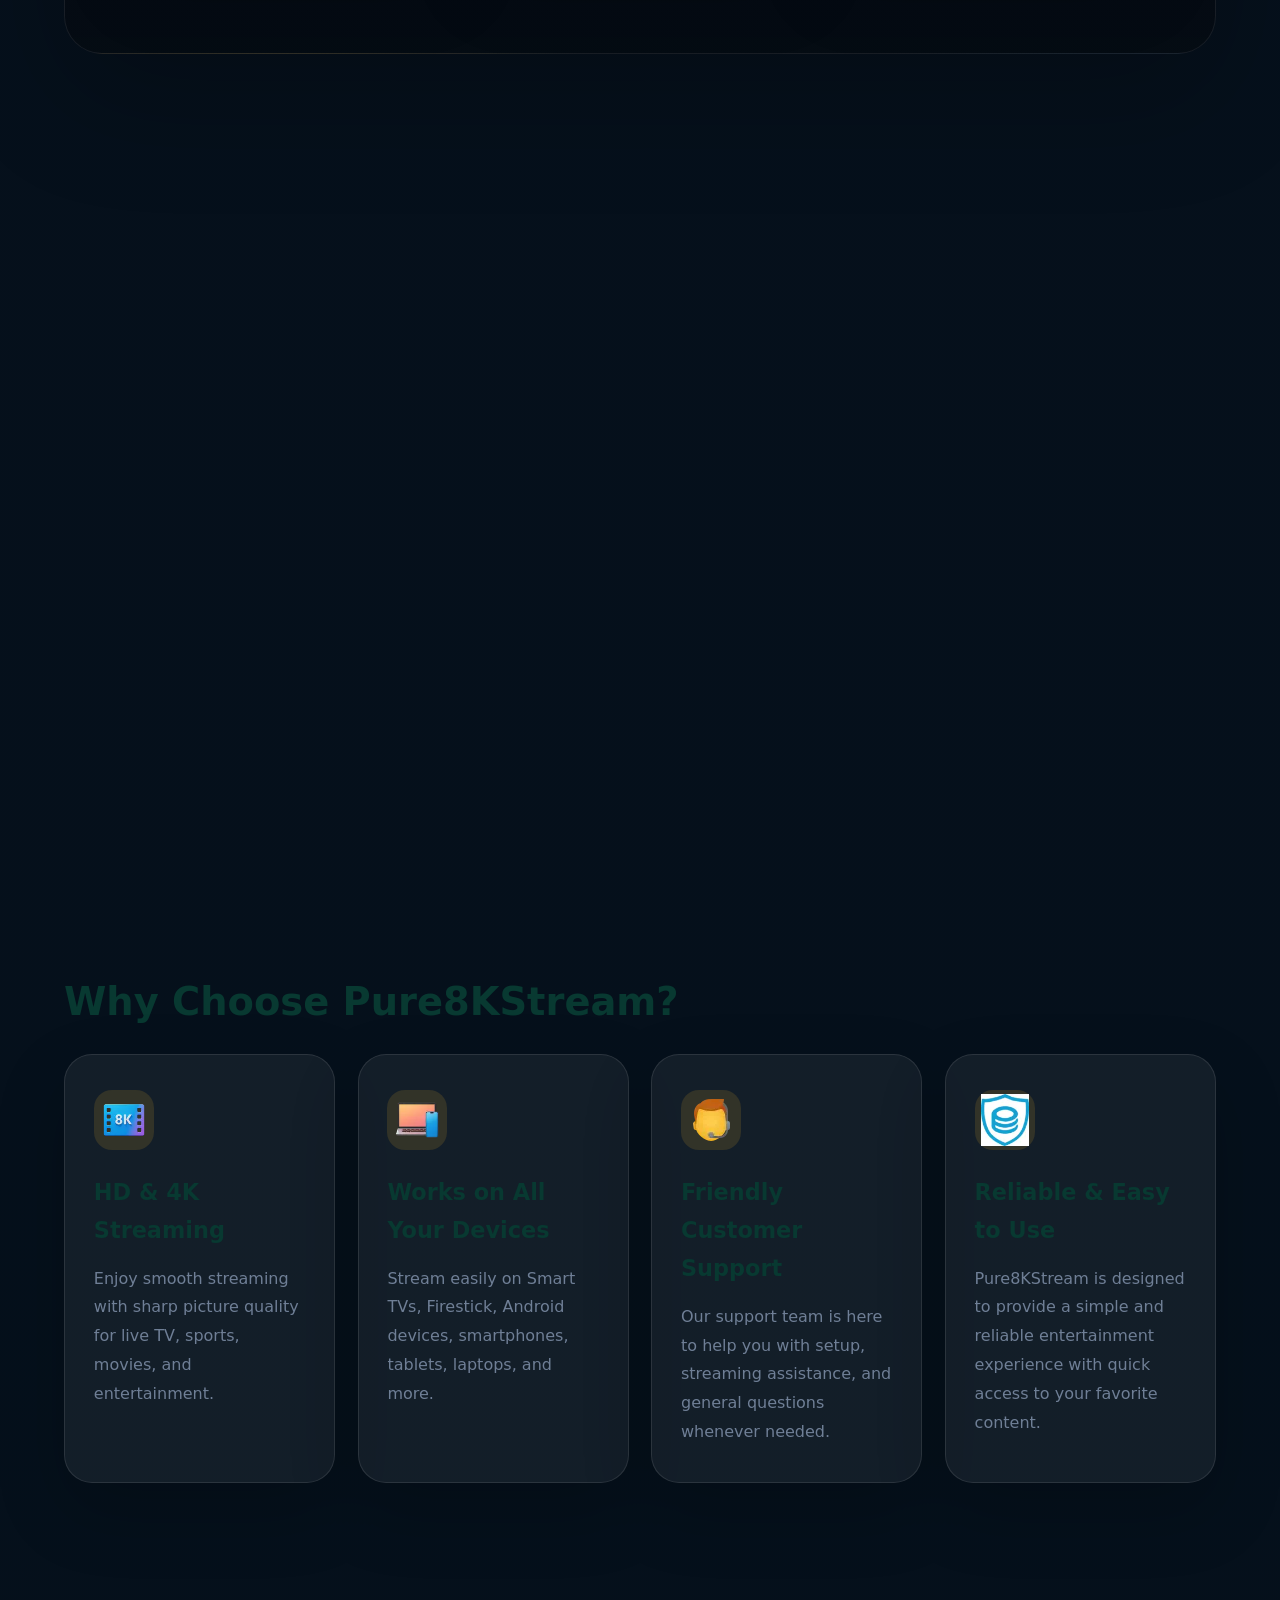
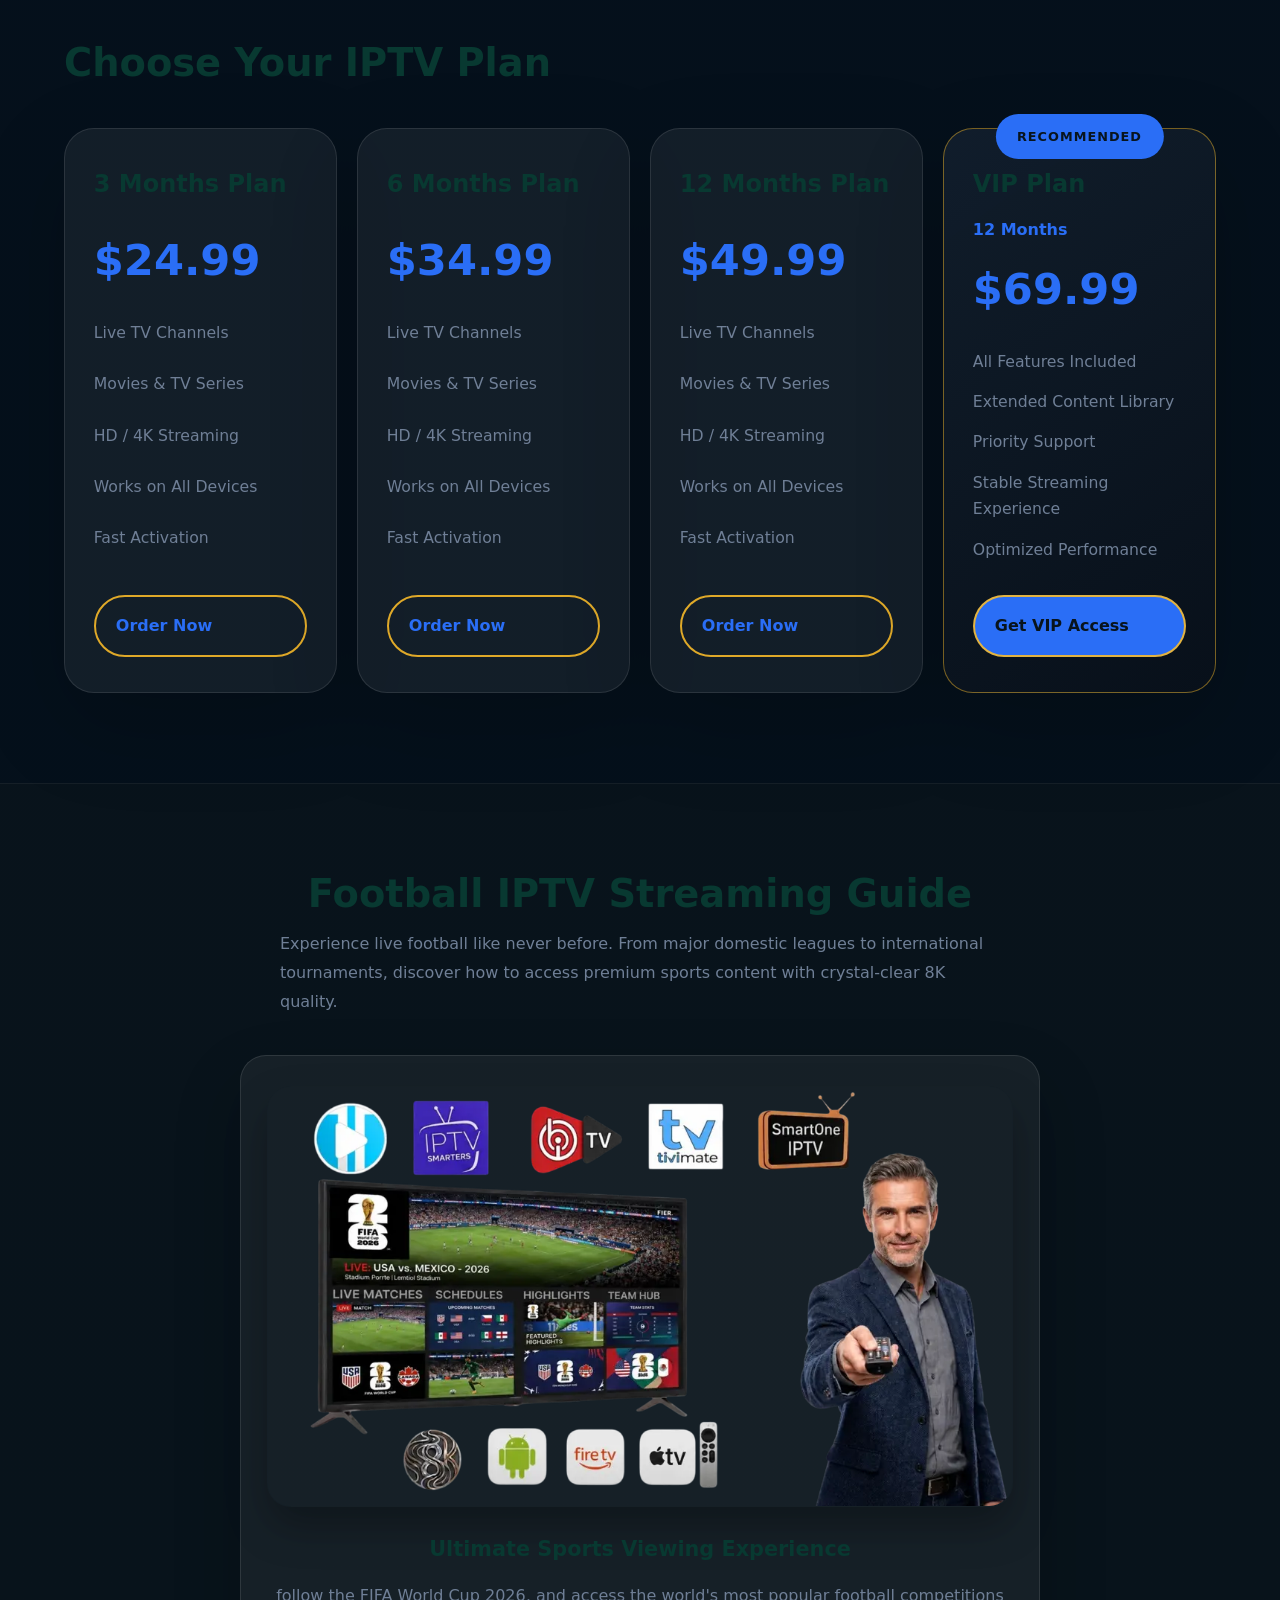
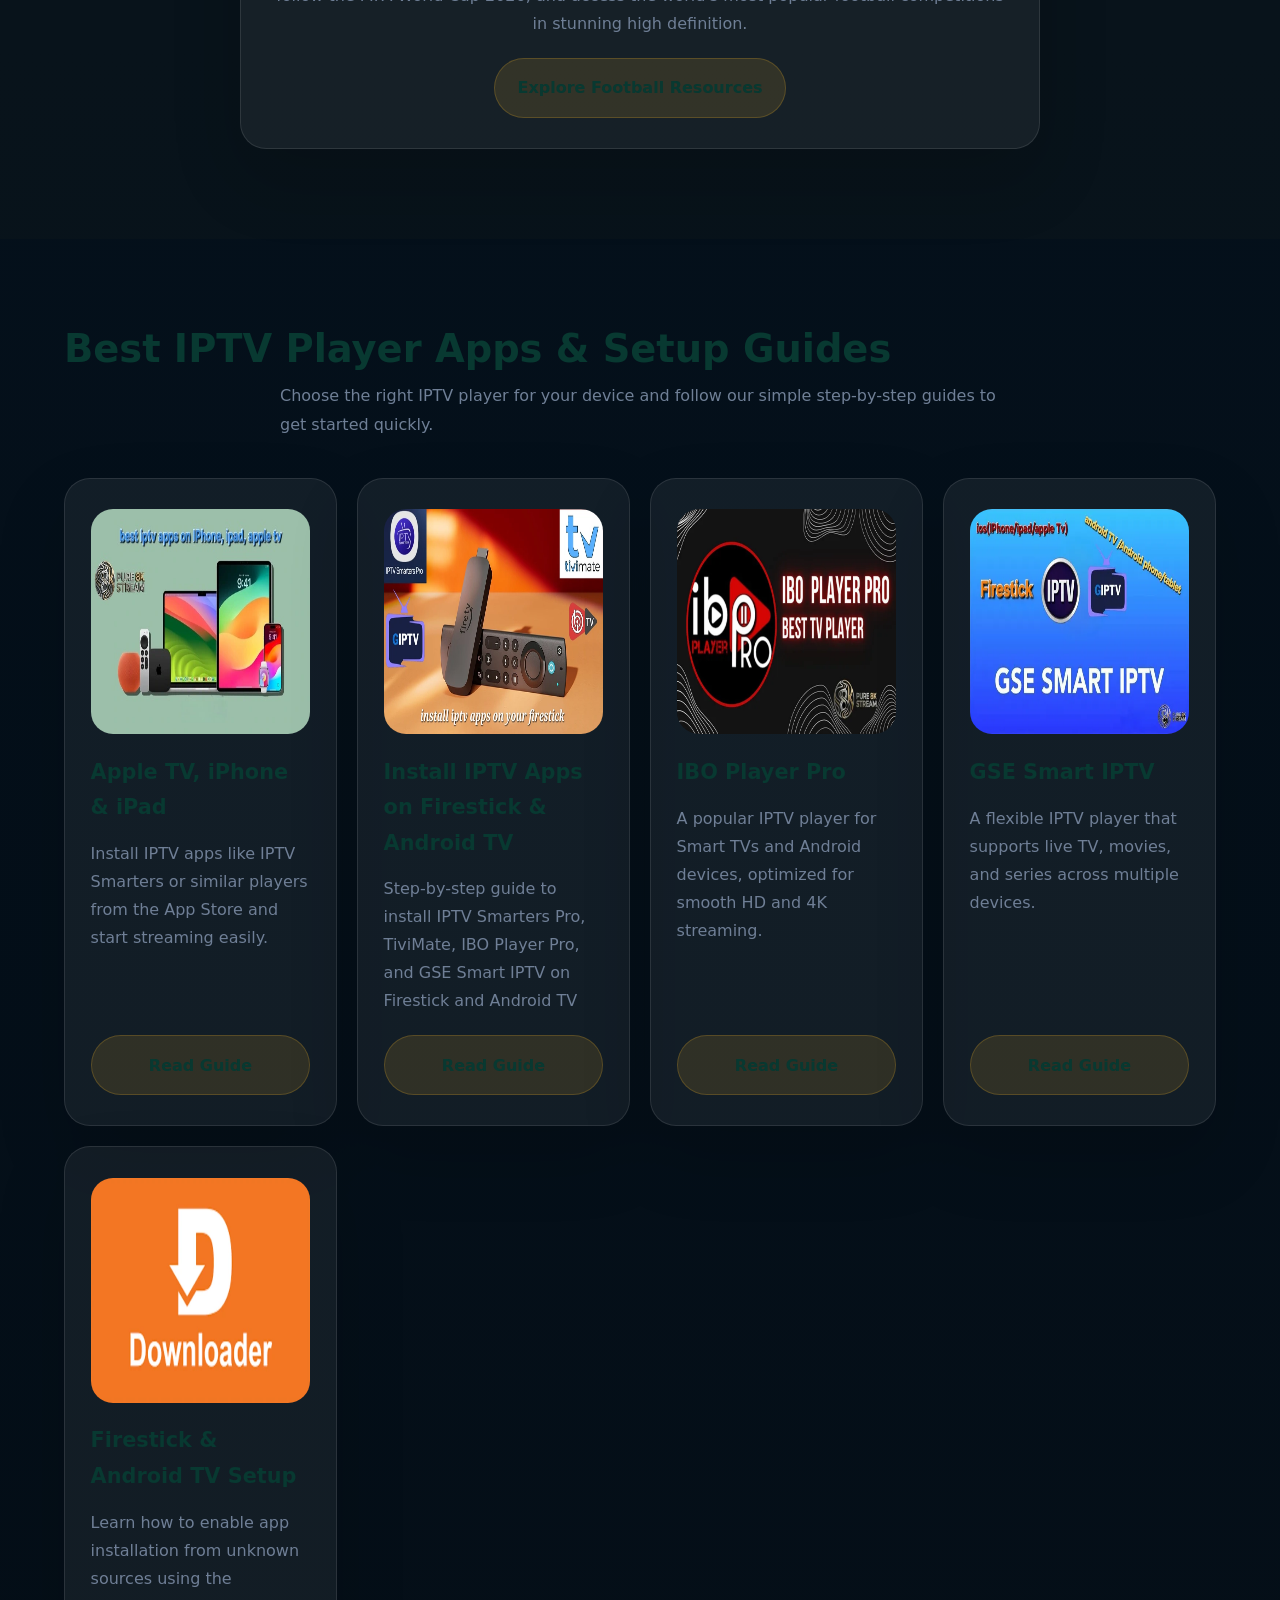
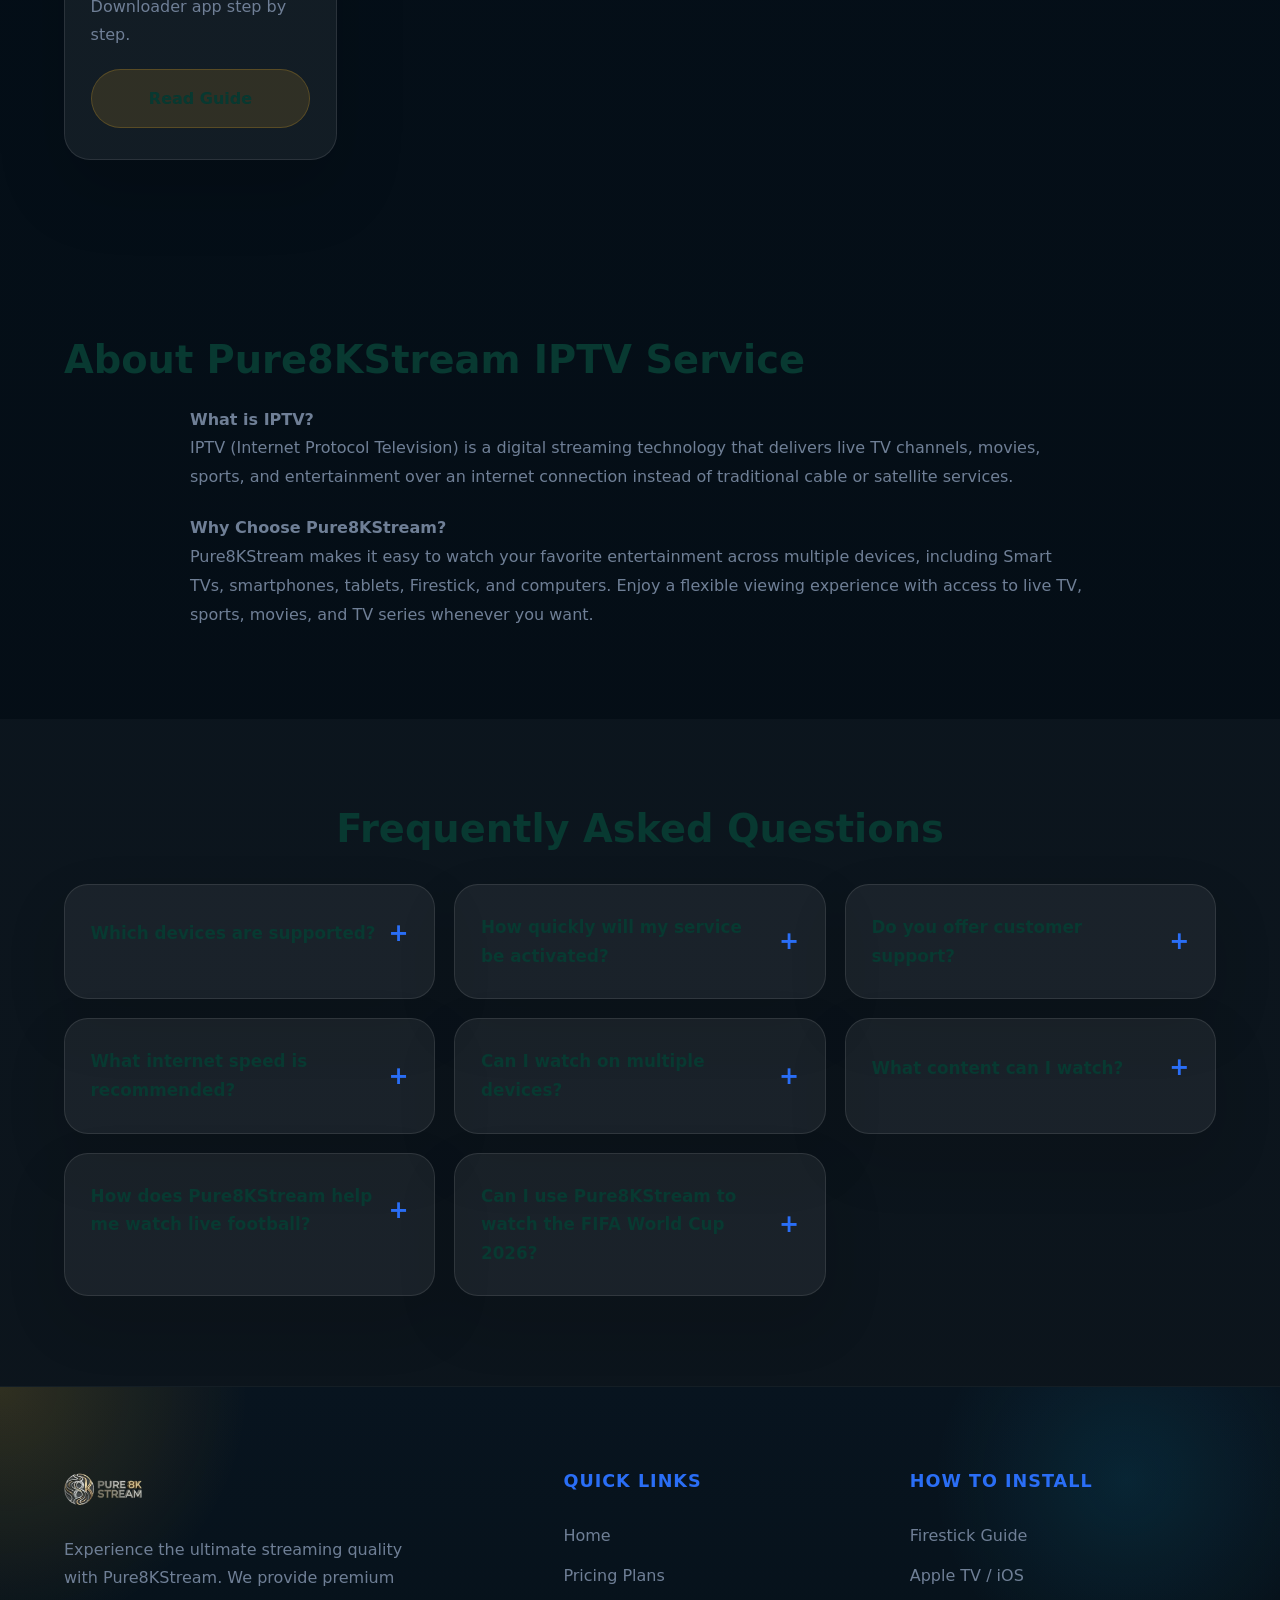
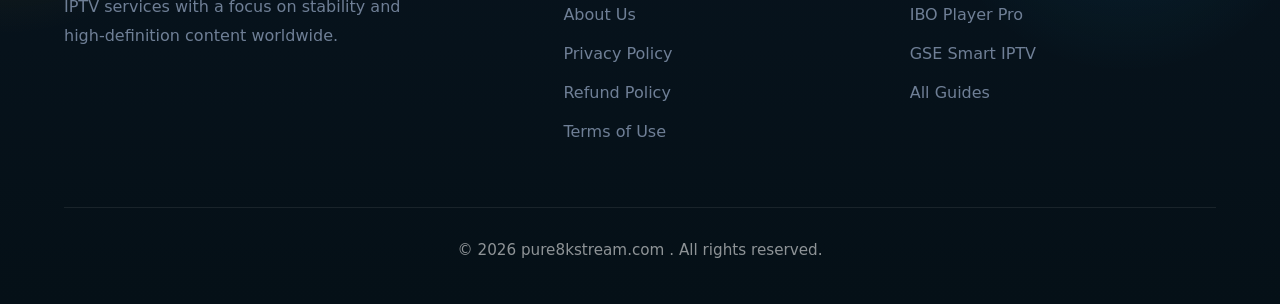
==== commit e93b5896: "football improvement" ====
--- a/index.html
+++ b/index.html
@@ -20,6 +20,8 @@
       "@id": "https://pure8kstream.com/#webpage",
       "url": "https://pure8kstream.com/",
       "name": "Pure8KStream",
+      "datePublished": "2026-06-12T02:16:10+00:00",
+      "dateModified": "2026-06-12T02:16:10+00:00",
       "description": "Pure8KStream delivers premium 8K IPTV streaming with top sports channels, HD movies, fast setup guides, and responsive support for every device.",
       "isPartOf": {
         "@id": "https://pure8kstream.com/#website"
@@ -105,6 +107,22 @@
                 "@type": "Answer",
                 "text": "Enjoy access to live TV channels, sports, movies, entertainment, and popular TV series across different categories."
             }
+        },
+        {
+            "@type": "Question",
+            "name": "How does Pure8KStream help me watch live football matches?",
+            "acceptedAnswer": {
+                "@type": "Answer",
+                "text": "Pure8KStream offers high-quality 8K and 4K streams of all major football leagues and tournaments, providing a reliable and buffer-free viewing experience on all your devices."
+            }
+        },
+        {
+            "@type": "Question",
+            "name": "Can I use Pure8KStream to watch the FIFA World Cup 2026?",
+            "acceptedAnswer": {
+                "@type": "Answer",
+                "text": "Yes, our service will provide full coverage of the FIFA World Cup 2026, allowing you to stream every match in the highest possible resolution from anywhere."
+            }
         }
     ]
 }
@@ -261,7 +279,7 @@
             </div>
 
             <!-- Second Slider -->
-            <h2 class="slider-title">Explore the Best Sports TV Channels and Live Streams in 2026</h2>
+            <h2 class="slider-title" id="sport-slider">Explore the Best Sports TV Channels and Live Streams in 2026</h2>
             <div class="slider-container">
                 <div class="slider-track" style="animation-direction: reverse;">
                     <!-- Reverse direction for visual variety -->
@@ -314,7 +332,7 @@
         </section>
 
 
-        <section class="benefits-section" data-animate>
+        <section class="benefits-section" data-animate id="benefits">
             <div class="container">
 
                 <h2>Why People Choose IPTV Streaming</h2>
@@ -616,6 +634,31 @@
 
         </section>
 
+        <section id="football-guide-preview" class="apps-section" style="background: rgba(252, 191, 45, 0.02); border-top: 1px solid rgba(255, 255, 255, 0.05);" data-animate>
+            <div class="container">
+                <h2 class="section-title" style="text-align: center; margin-bottom: 1rem;">
+                    Football IPTV Streaming Guide
+                </h2>
+                <p class="section-intro">
+                    Experience live football like never before. From major domestic leagues to international tournaments, 
+                    discover how to access premium sports content with crystal-clear 8K quality.
+                </p>
+                <div class="apps-grid" style="grid-template-columns: 1fr; max-width: 800px; margin: 0 auto;">
+                    <div class="app-card" style="text-align: center; align-items: center;">
+                        <img src="/assets/images/hero/Hero-sports-football.webp" alt="Football IPTV Guide" style="border-radius: 24px; margin-bottom: 25px; box-shadow: 0 20px 40px rgba(0,0,0,0.3); border: 1px solid var(--border);">
+                        <h3>Ultimate Sports Viewing Experience</h3>
+                        <p>
+                             follow the FIFA World Cup 2026, 
+                            and access the world's most popular football competitions in stunning high definition.
+                        </p>
+                        <a href="/" class="app-btn">
+                            Explore Football Resources
+                        </a>
+                    </div>
+                </div>
+            </div>
+        </section>
+
         <section id="apps" class="apps-section" data-animate>
 
             <div class="container">
@@ -809,6 +852,23 @@
                         <p>
                             Enjoy access to live TV channels, sports, movies,
                             entertainment, and popular TV series across different categories.
+                        </p>
+                    </div>
+                    <div class="faq-box">
+                        <h3>How does Pure8KStream help me watch live football?</h3>
+                        <p>
+                            Pure8KStream offers high-quality 8K and 4K streams of all major football 
+                            leagues and tournaments, providing a reliable and buffer-free viewing 
+                            experience on all your devices.
+                        </p>
+                    </div>
+
+                    <div class="faq-box">
+                        <h3>Can I use Pure8KStream to watch the FIFA World Cup 2026?</h3>
+                        <p>
+                            Yes, our service will provide full coverage of the FIFA World Cup 2026, 
+                            allowing you to stream every match in the highest possible resolution 
+                            from any location.
                         </p>
                     </div>
 
@@ -862,14 +922,14 @@
 
     <!-- Floating Action Buttons -->
     <a href="https://t.me/+447883422281" class="social-float-btn telegram-float" target="_blank"
-        aria-label="Contact us on Telegram">
+        aria-label="Connect with our support team on Telegram for IPTV assistance">
         <svg viewBox="0 0 24 24" width="28" height="28" fill="currentColor">
             <path
                 d="M12 2C6.48 2 2 6.48 2 12s4.48 10 10 10 10-4.48 10-10S17.52 2 12 2zm4.64 6.8c-.15 1.58-.8 5.42-1.13 7.19-.14.75-.42 1-.68 1.03-.58.05-1.02-.38-1.58-.75-.88-.58-1.38-.94-2.23-1.5-.99-.65-.35-1.01.22-1.59.15-.15 2.71-2.48 2.76-2.69a.2.2 0 00-.05-.18c-.06-.05-.14-.03-.21-.02-.09.02-1.49.95-4.22 2.79-.4.27-.76.41-1.08.4-.36-.01-1.04-.2-1.55-.37-.63-.2-1.12-.31-1.08-.66.02-.18.27-.36.74-.55 2.92-1.27 4.86-2.11 5.83-2.51 2.78-1.16 3.35-1.36 3.73-1.36.08 0 .27.02.39.12.1.08.13.19.14.27-.01.06.01.13 0 .19z" />
         </svg>
     </a>
     <a href="https://wa.me/212618775758?text=Hello%20Pure8KStream%2C%20I'm%20contacting%20you%20from%20your%20website."
-        class="social-float-btn whatsapp-float" target="_blank" aria-label="Contact us on WhatsApp">
+        class="social-float-btn whatsapp-float" target="_blank" aria-label="Chat with Pure8KStream support on WhatsApp">
         <svg viewBox="0 0 24 24" width="28" height="28" fill="currentColor">
             <path
                 d="M17.472 14.382c-.297-.149-1.758-.867-2.03-.967-.273-.099-.471-.148-.67.15-.197.297-.767.966-.94 1.164-.173.199-.347.223-.644.075-.297-.15-1.255-.463-2.39-1.475-.883-.788-1.48-1.761-1.653-2.059-.173-.297-.018-.458.13-.606.134-.133.298-.347.446-.52.149-.174.198-.298.298-.497.099-.198.05-.371-.025-.52-.075-.149-.669-1.612-.916-2.207-.242-.579-.487-.5-.669-.51-.173-.008-.371-.01-.57-.01-.198 0-.52.074-.792.372-.272.297-1.04 1.016-1.04 2.479 0 1.462 1.065 2.875 1.213 3.074.149.198 2.096 3.2 5.077 4.487.709.306 1.262.489 1.694.625.712.227 1.36.195 1.871.118.571-.085 1.758-.719 2.006-1.413.248-.694.248-1.289.173-1.413-.074-.124-.272-.198-.57-.347m-5.421 7.403h-.004a9.87 9.87 0 01-5.031-1.378l-.361-.214-3.741.982.998-3.648-.235-.374a9.86 9.86 0 01-1.51-5.26c.001-5.45 4.436-9.884 9.888-9.884 2.64 0 5.122 1.03 6.988 2.898a9.825 9.825 0 012.893 6.994c-.003 5.45-4.437 9.884-9.885 9.884m8.413-18.297A11.815 11.815 0 0012.05 0C5.495 0 .16 5.335.157 11.892c0 2.096.547 4.142 1.588 5.945L.057 24l6.305-1.654a11.882 11.882 0 005.683 1.448h.005c6.554 0 11.89-5.335 11.893-11.893a11.821 11.821 0 00-3.48-8.413z" />
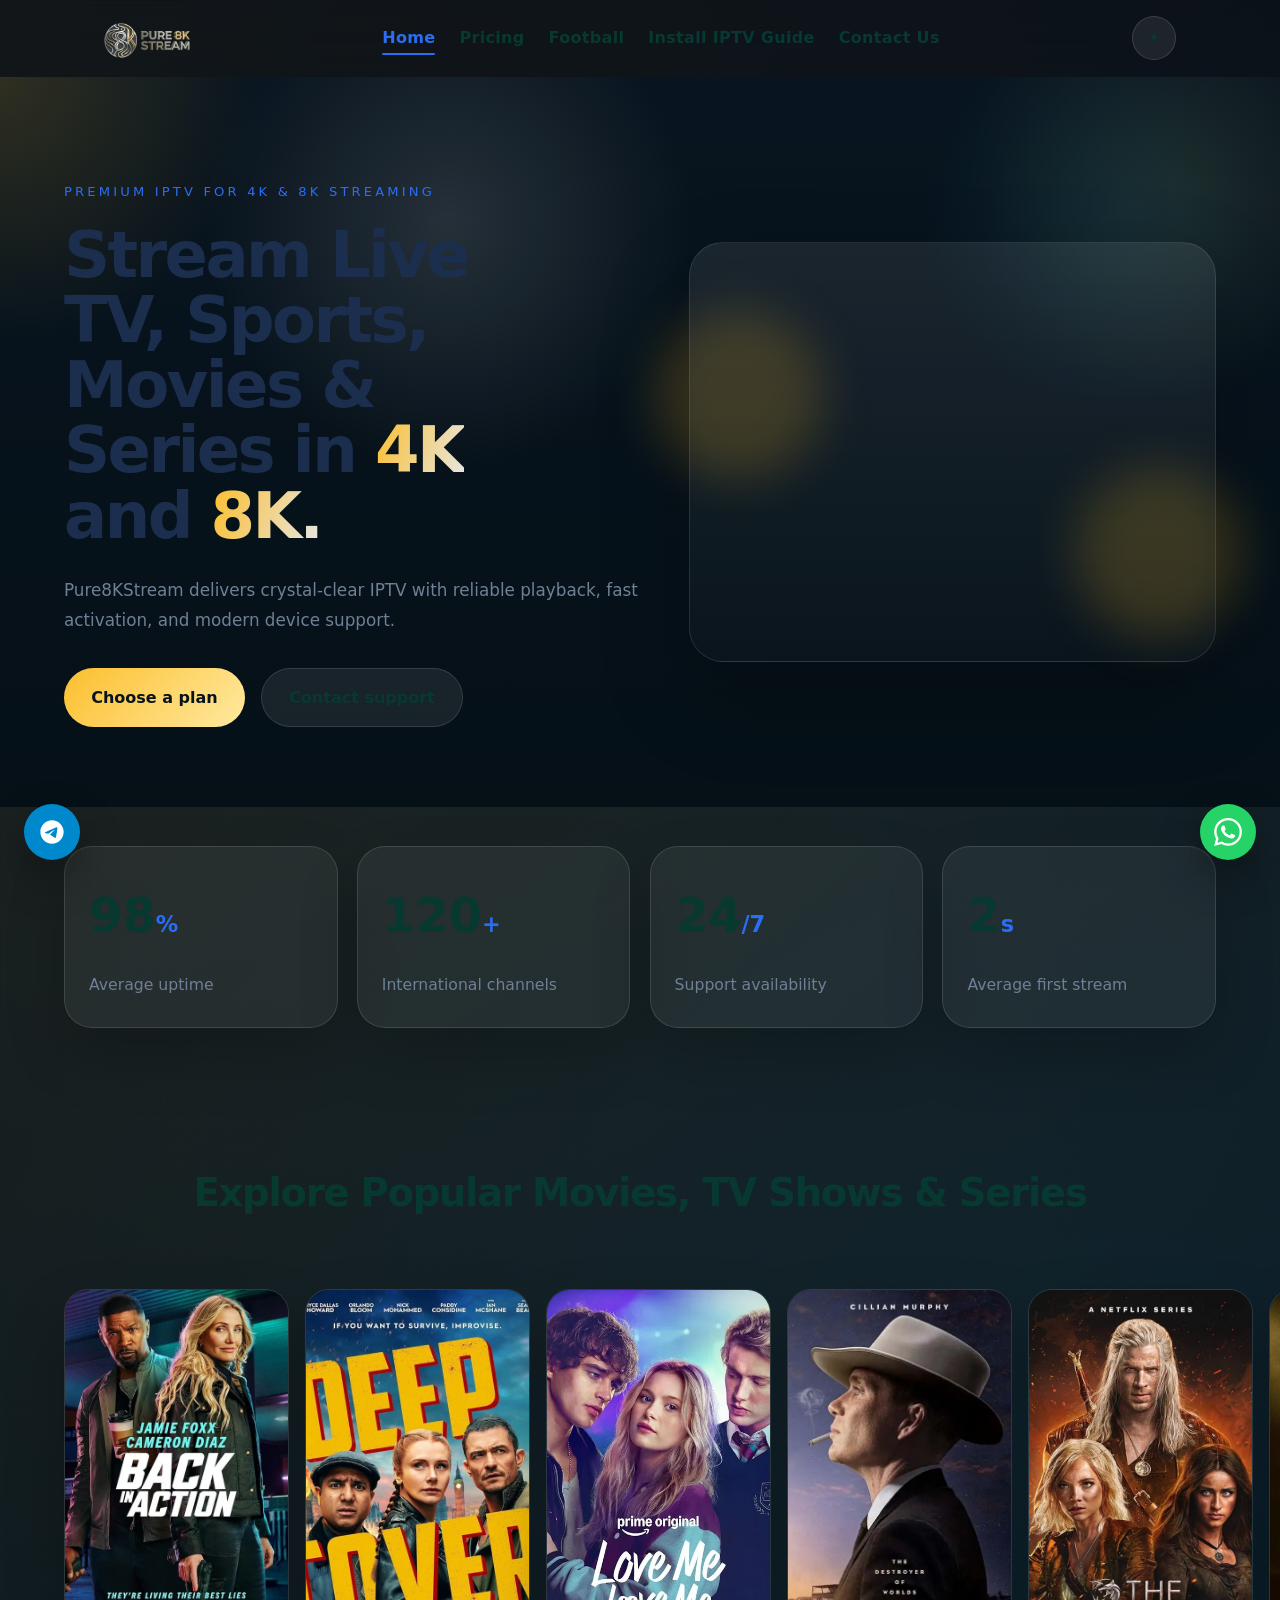
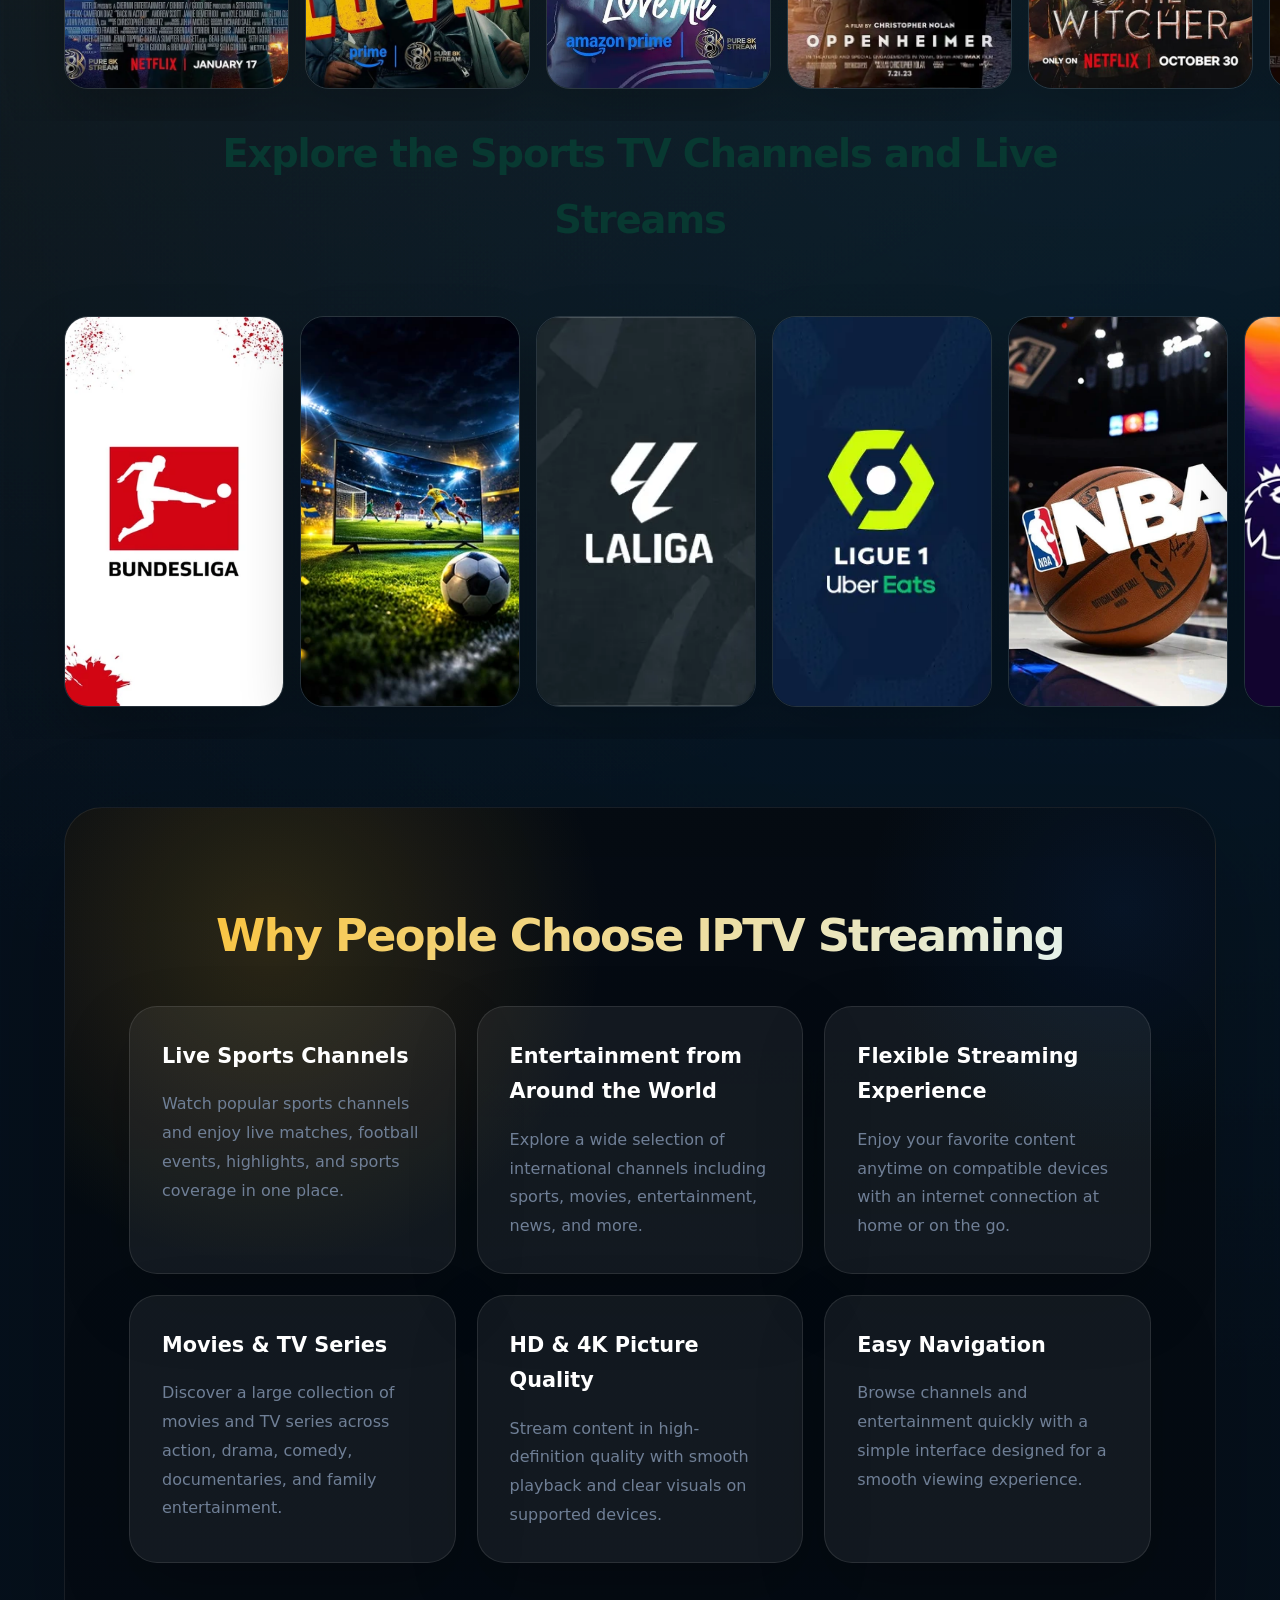
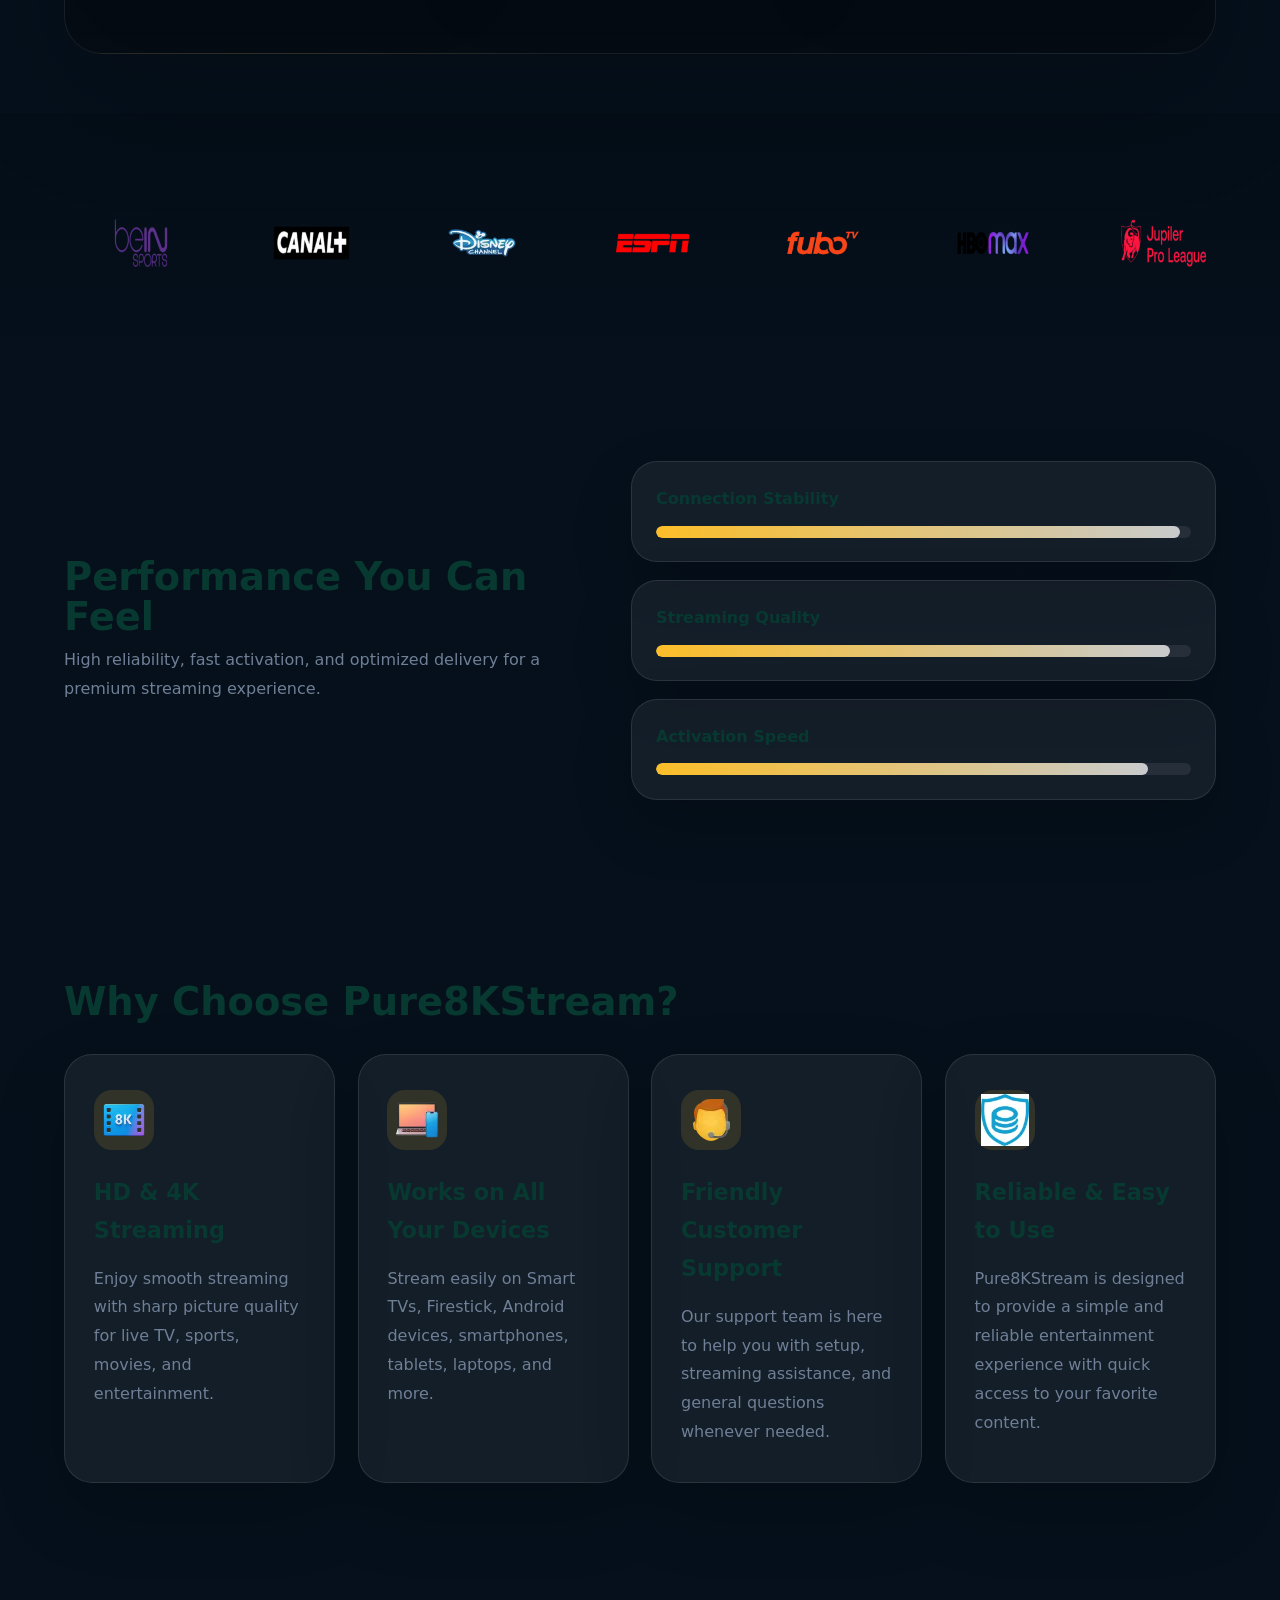
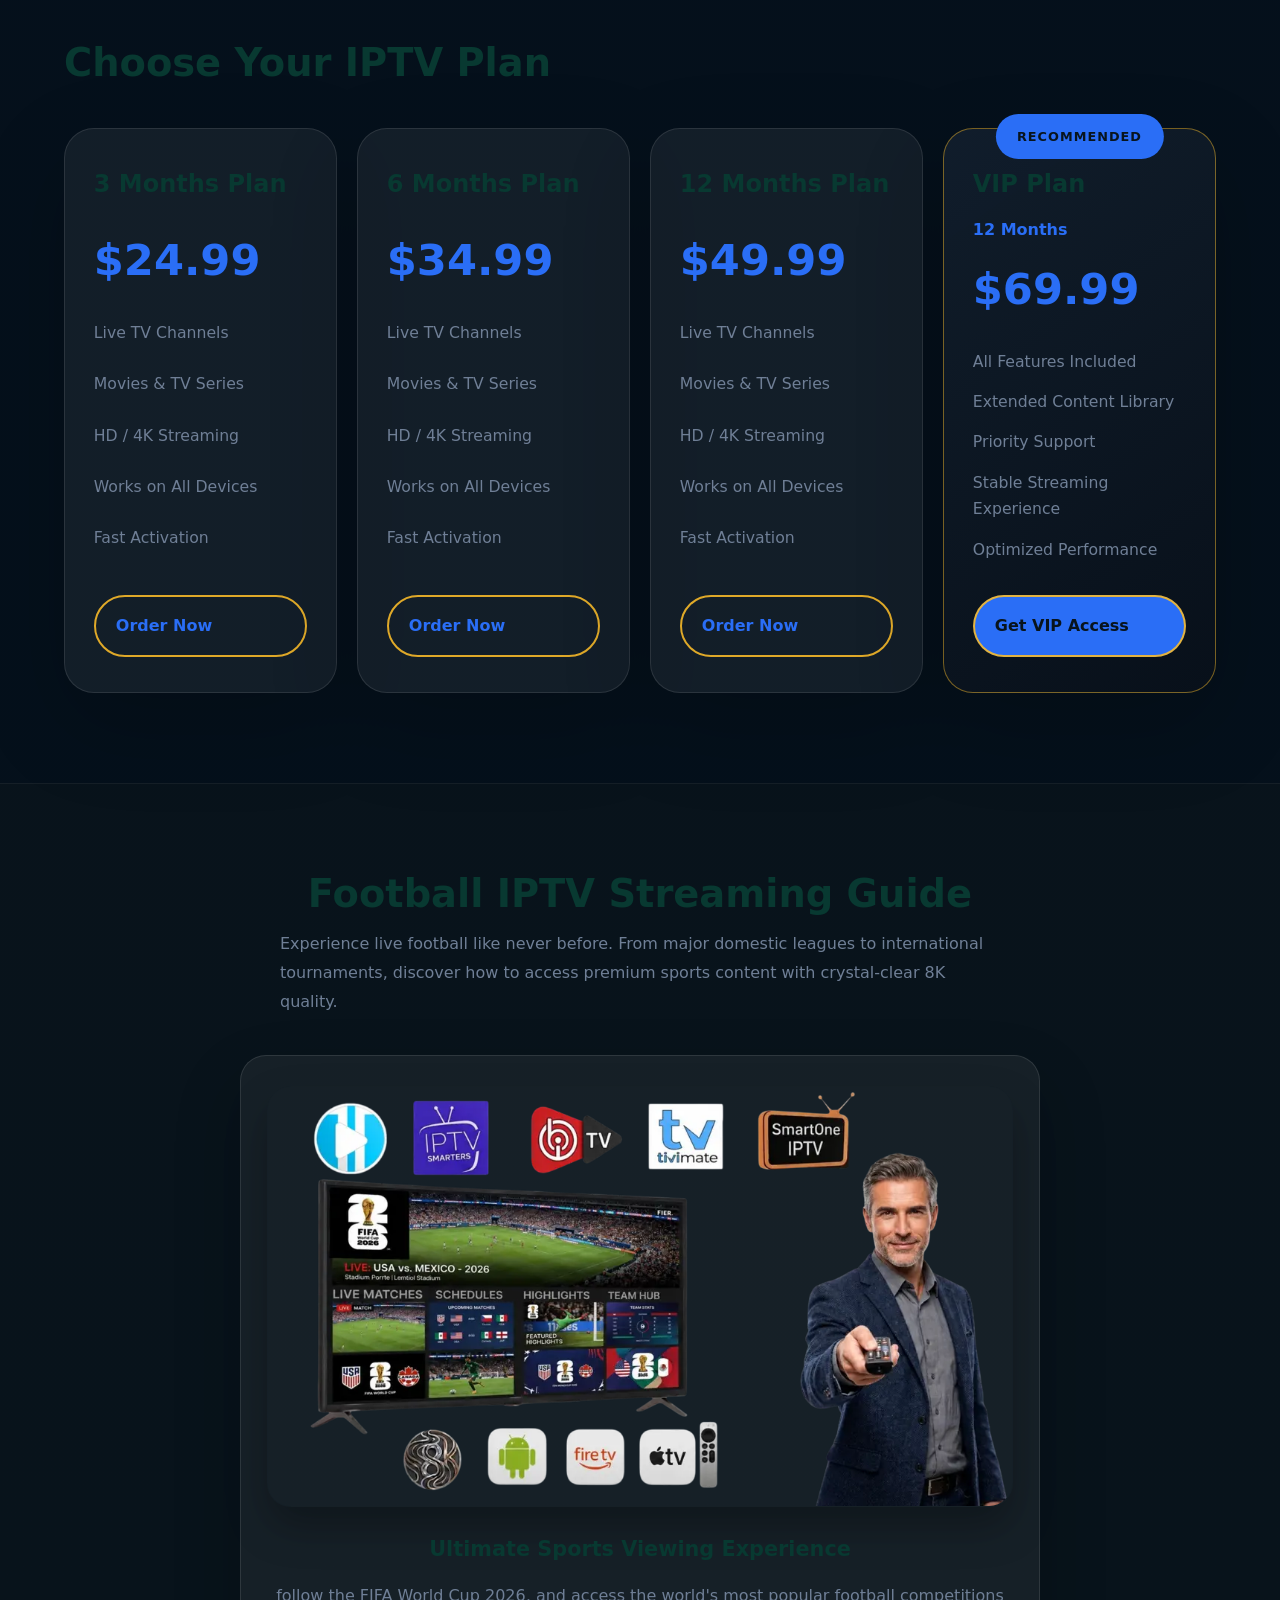
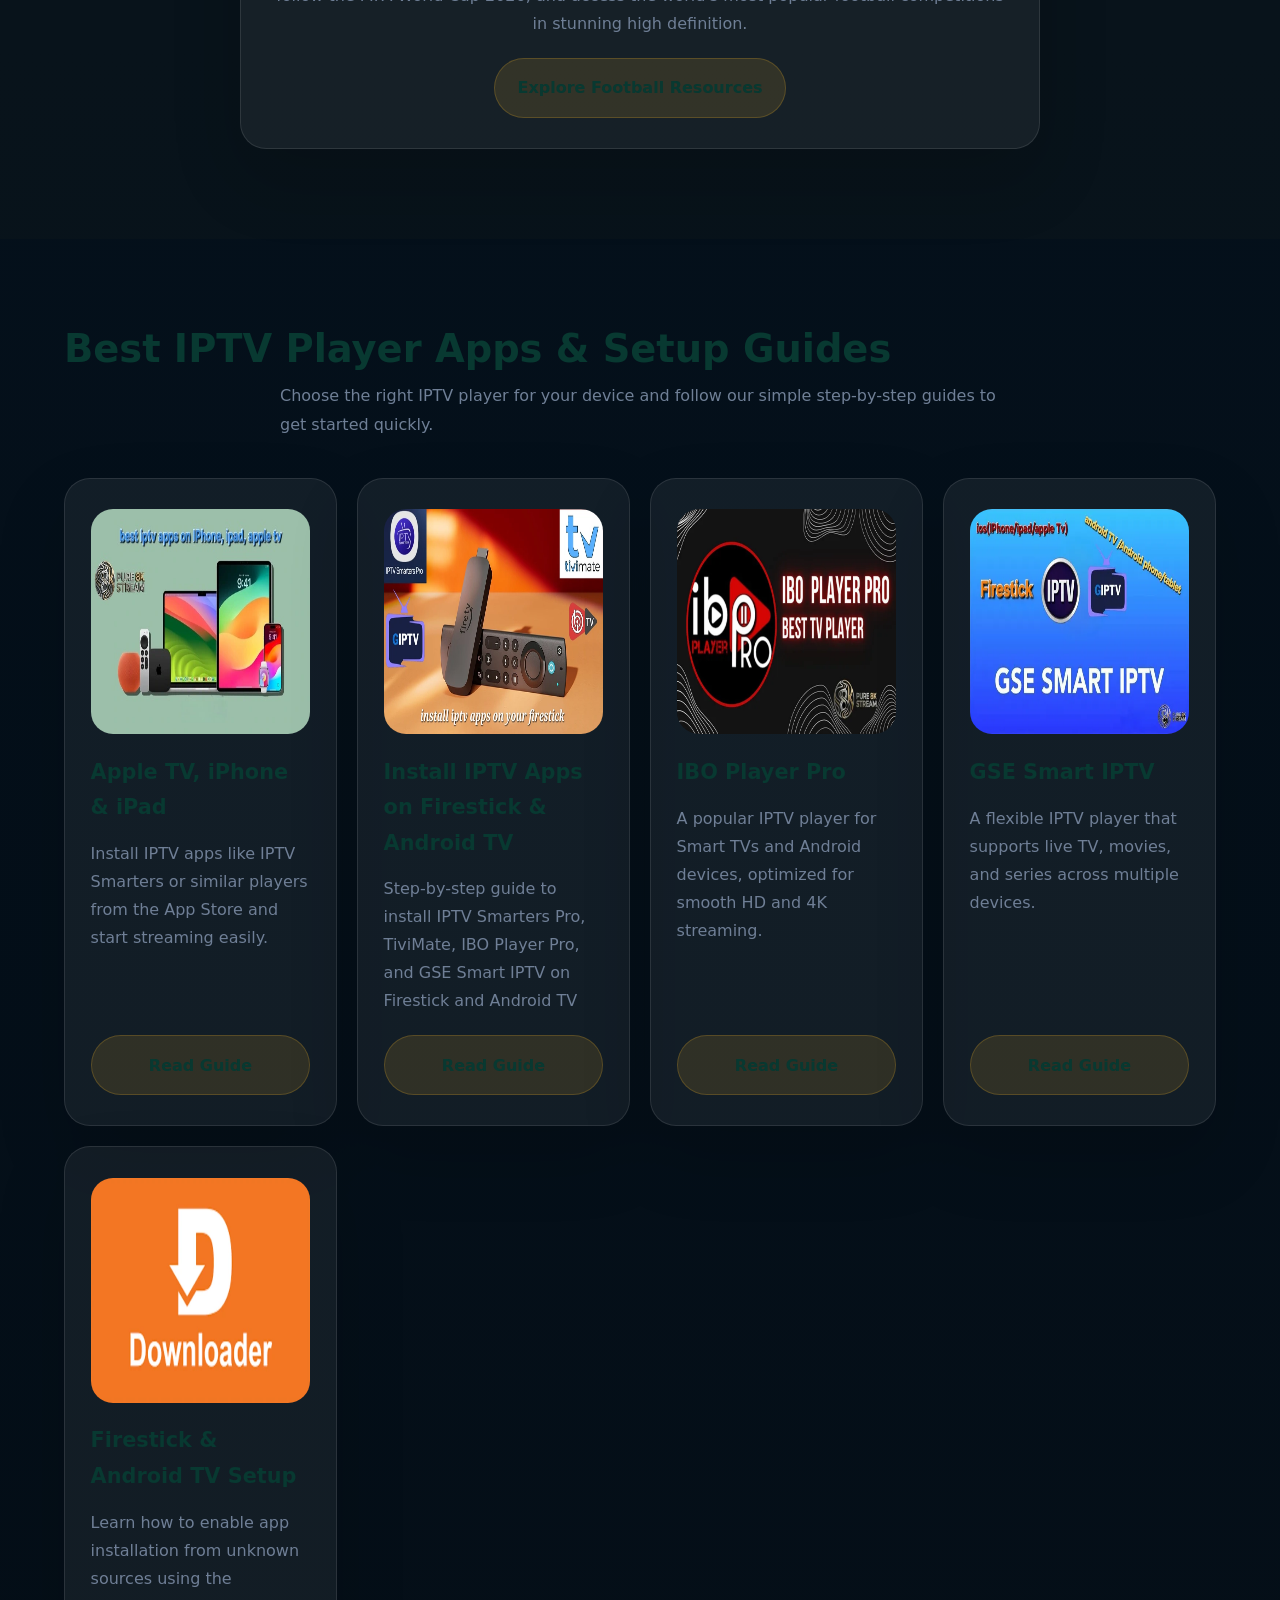
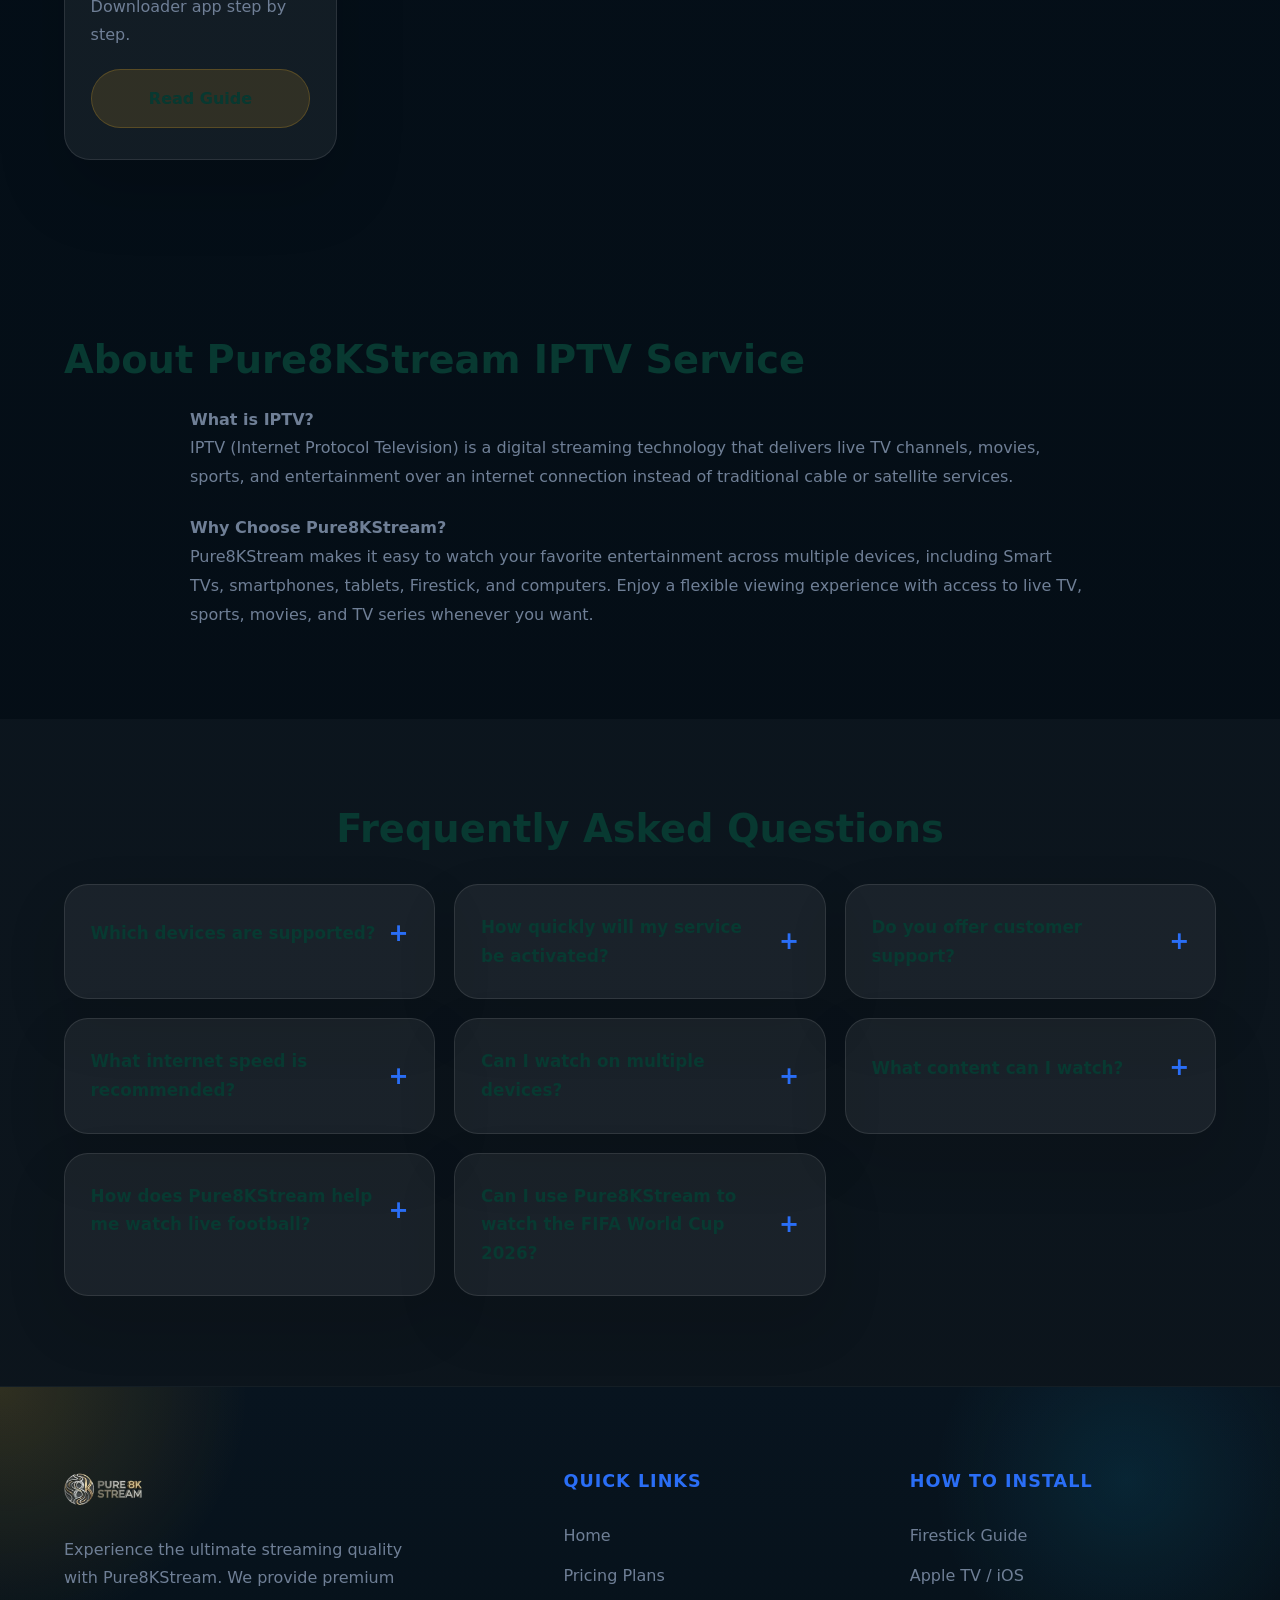
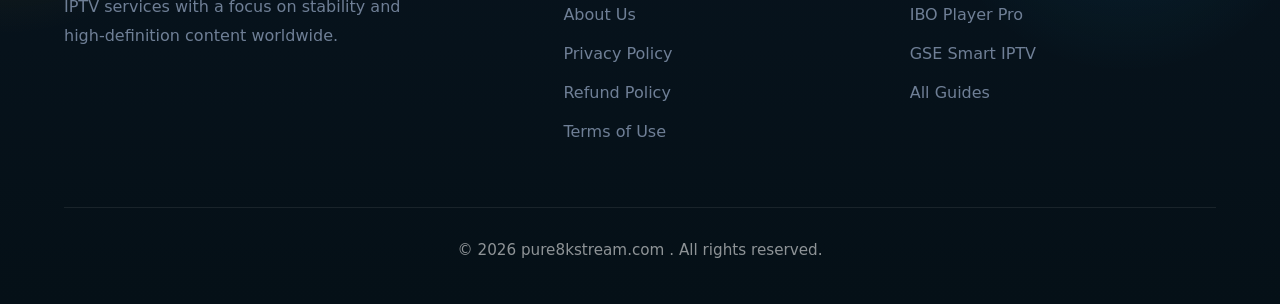
==== commit 8fa1e2fd: "kkk" ====
--- a/index.html
+++ b/index.html
@@ -279,7 +279,7 @@
             </div>
 
             <!-- Second Slider -->
-            <h2 class="slider-title" id="sport-slider">Explore the Best Sports TV Channels and Live Streams in 2026</h2>
+            <h2 class="slider-title" id="sport-slider">Explore the Sports TV Channels and Live Streams</h2>
             <div class="slider-container">
                 <div class="slider-track" style="animation-direction: reverse;">
                     <!-- Reverse direction for visual variety -->
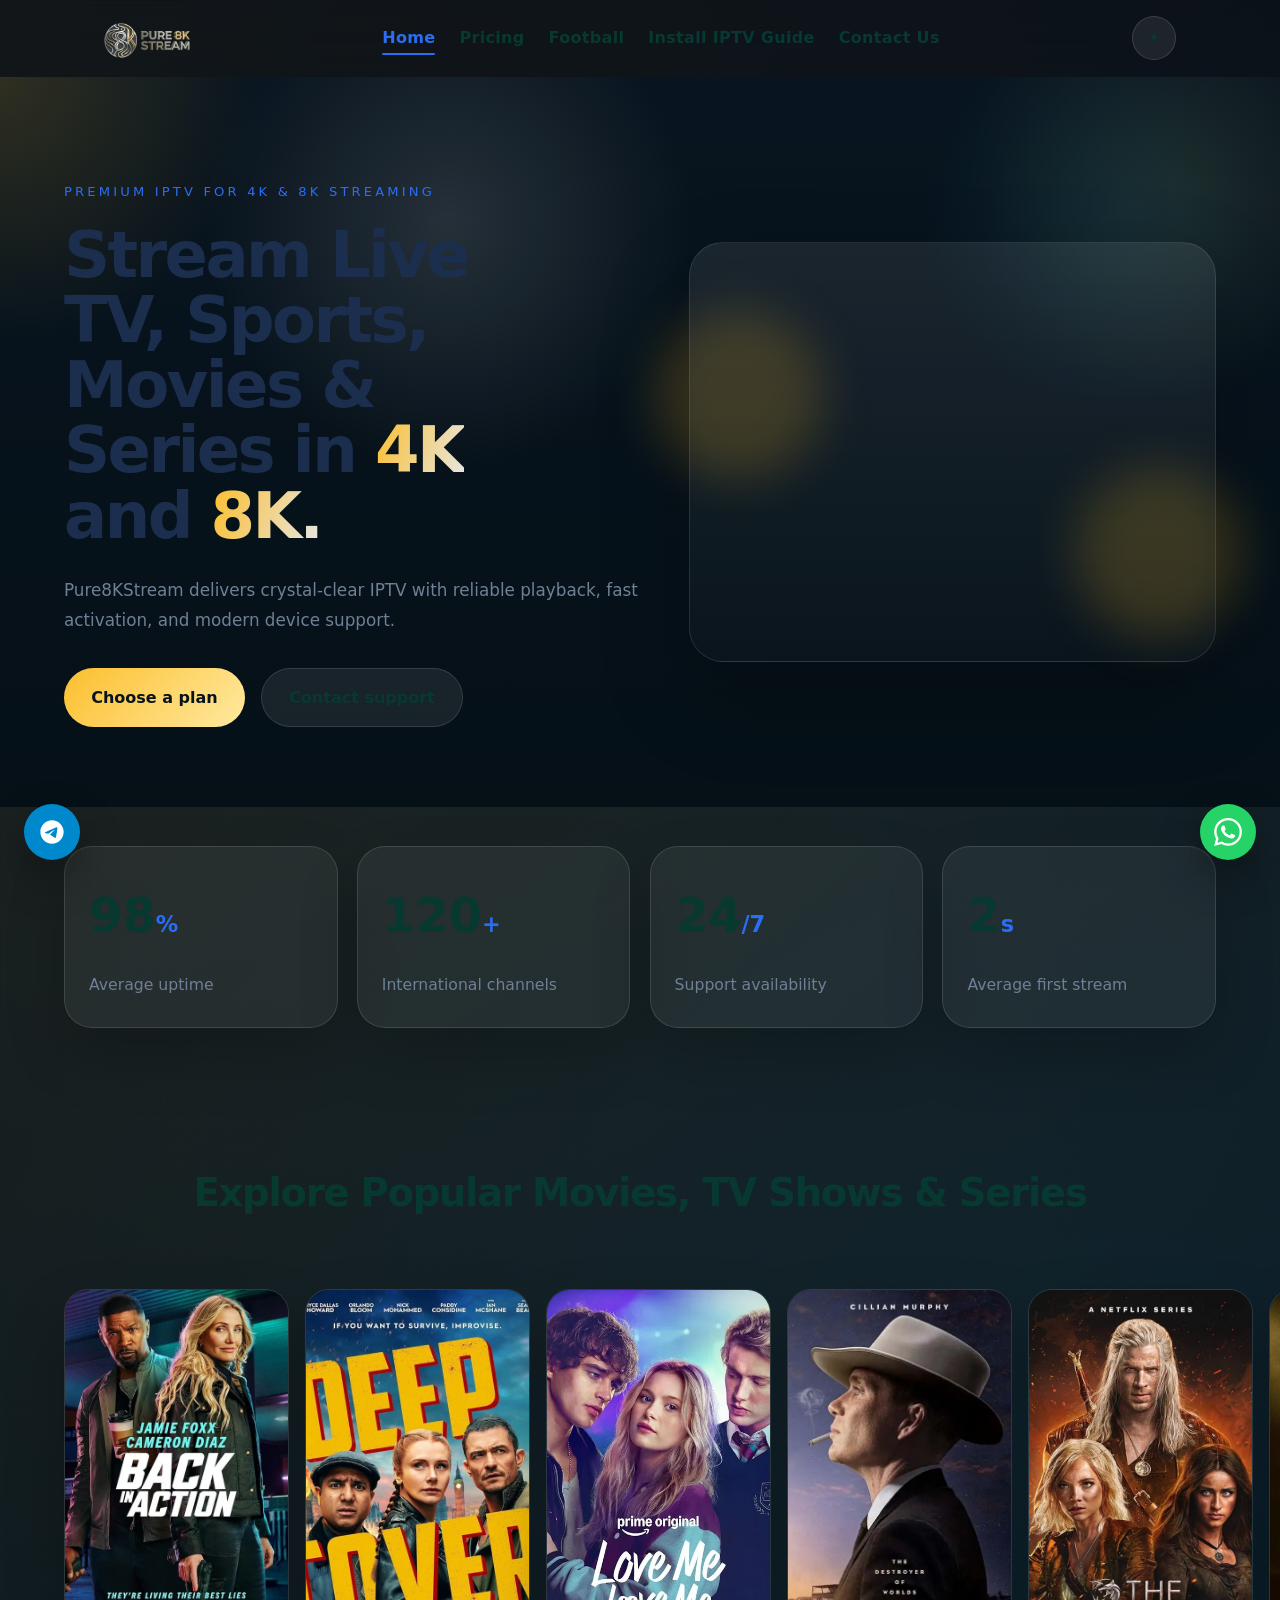
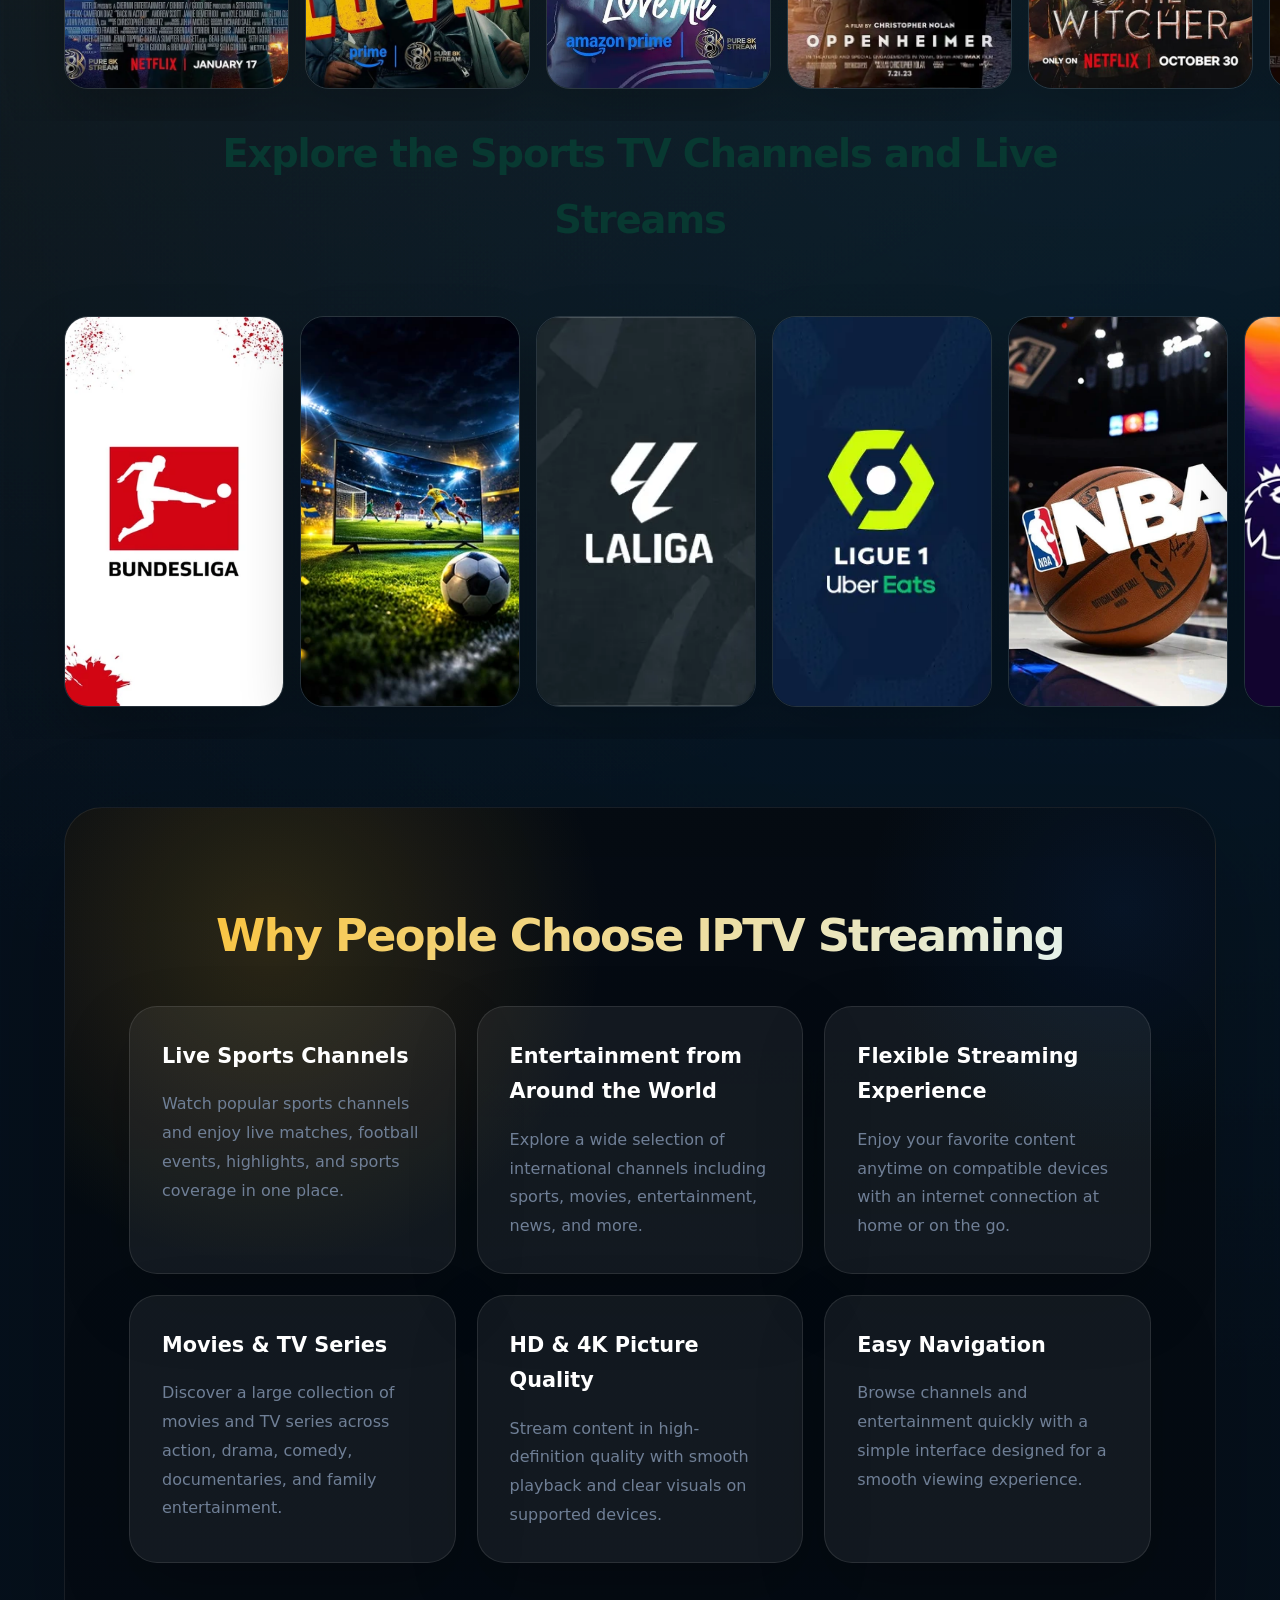
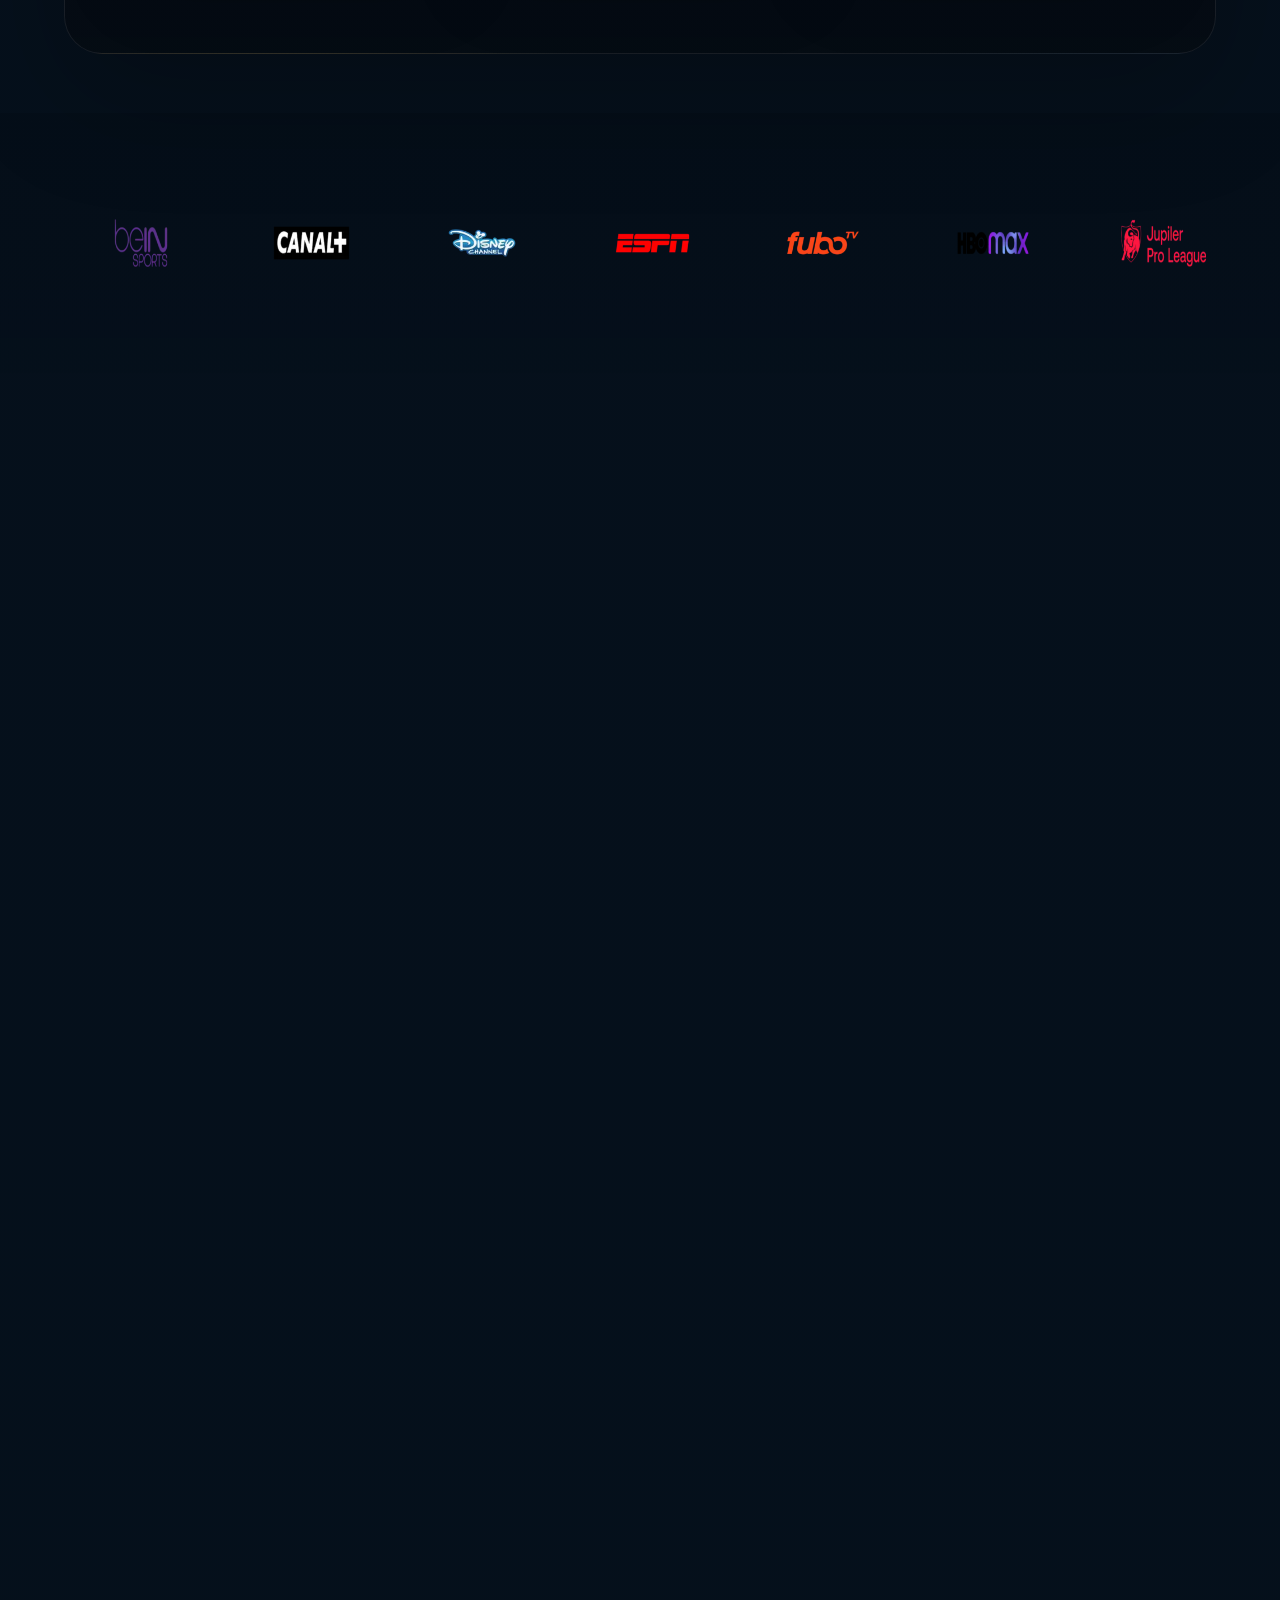
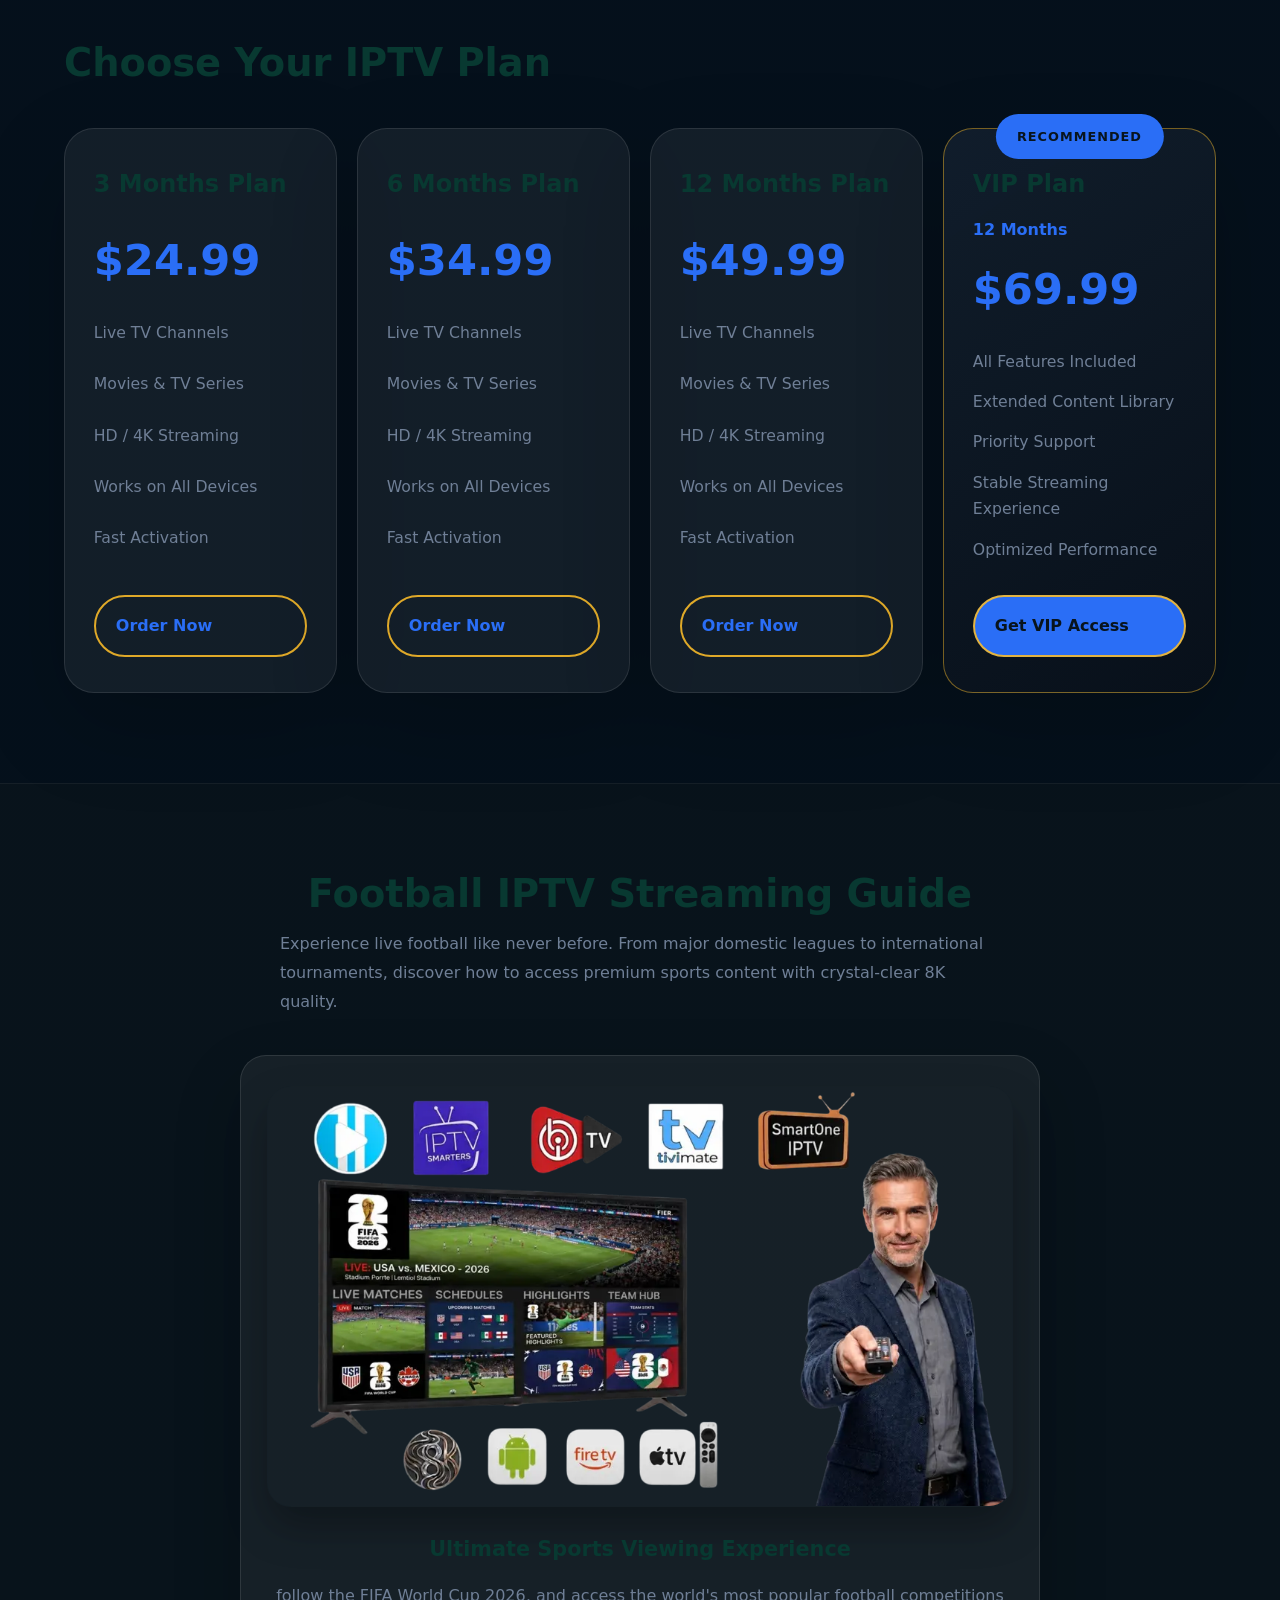
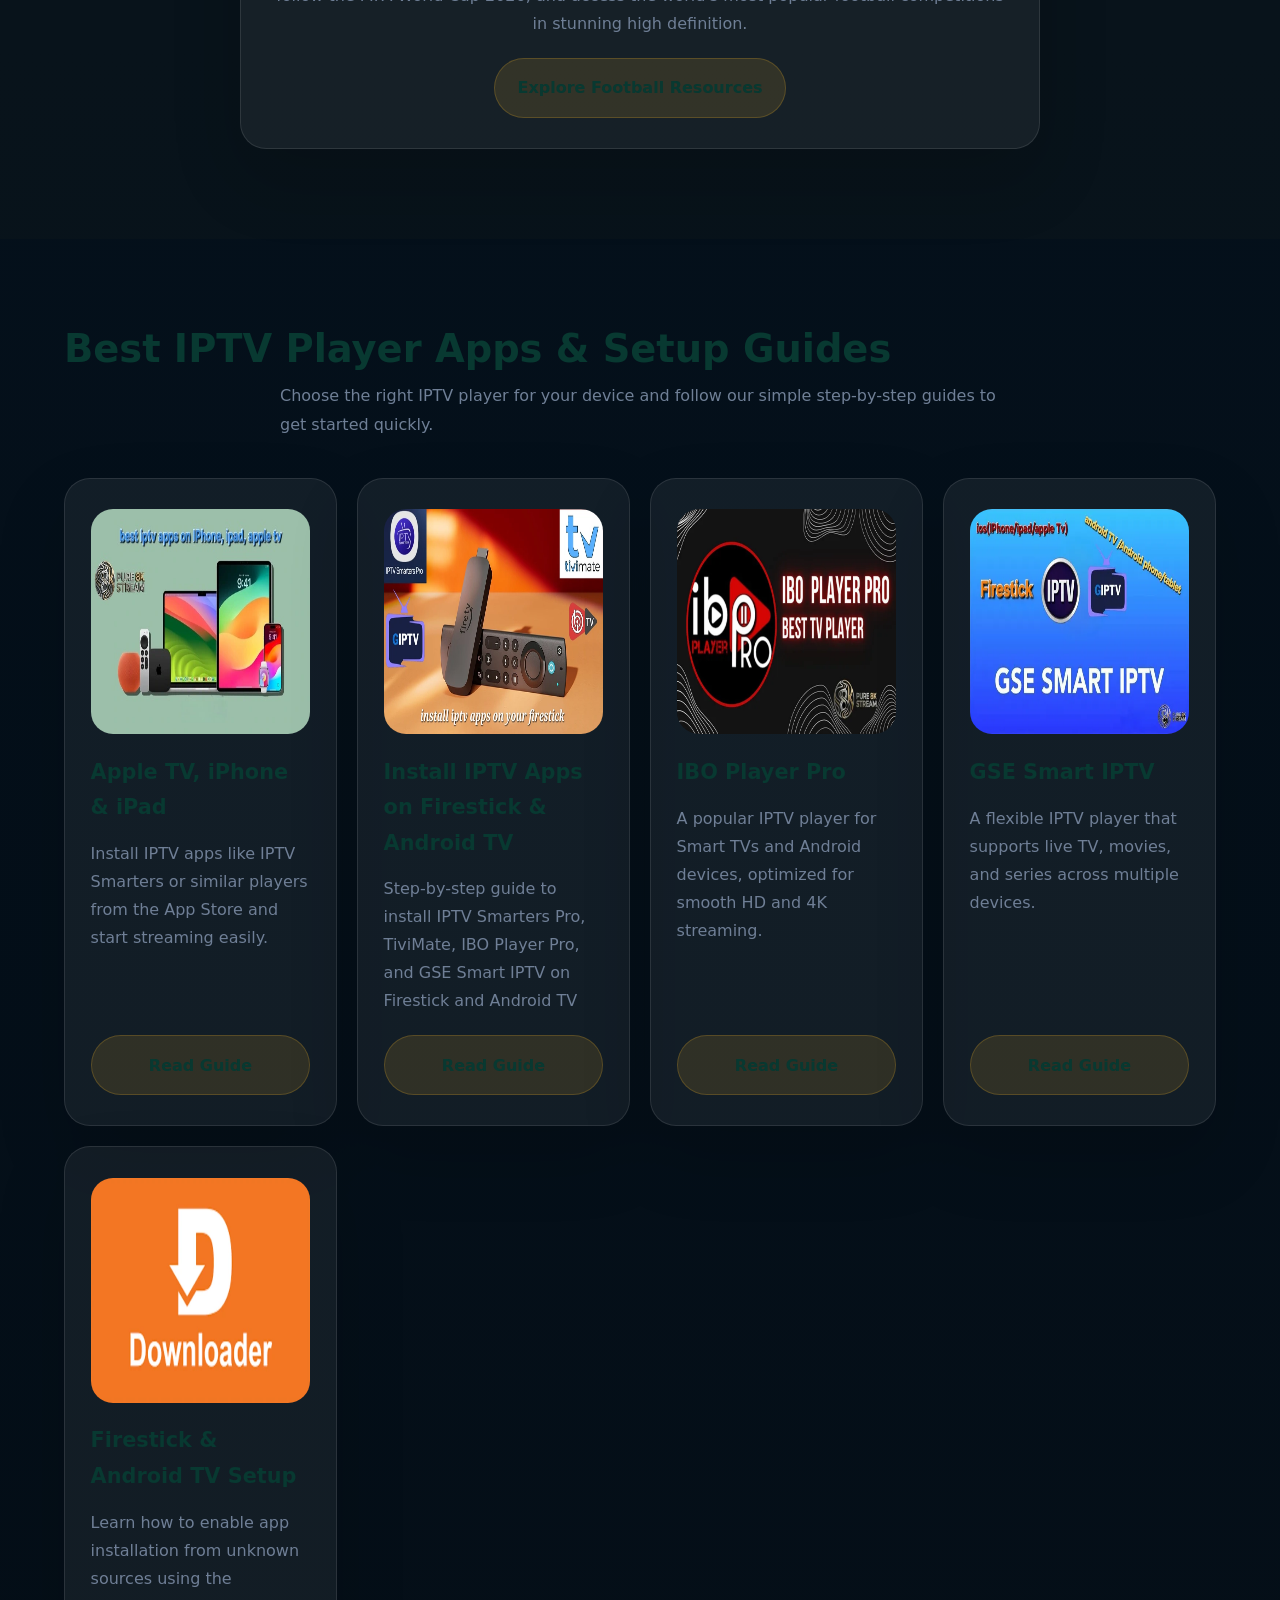
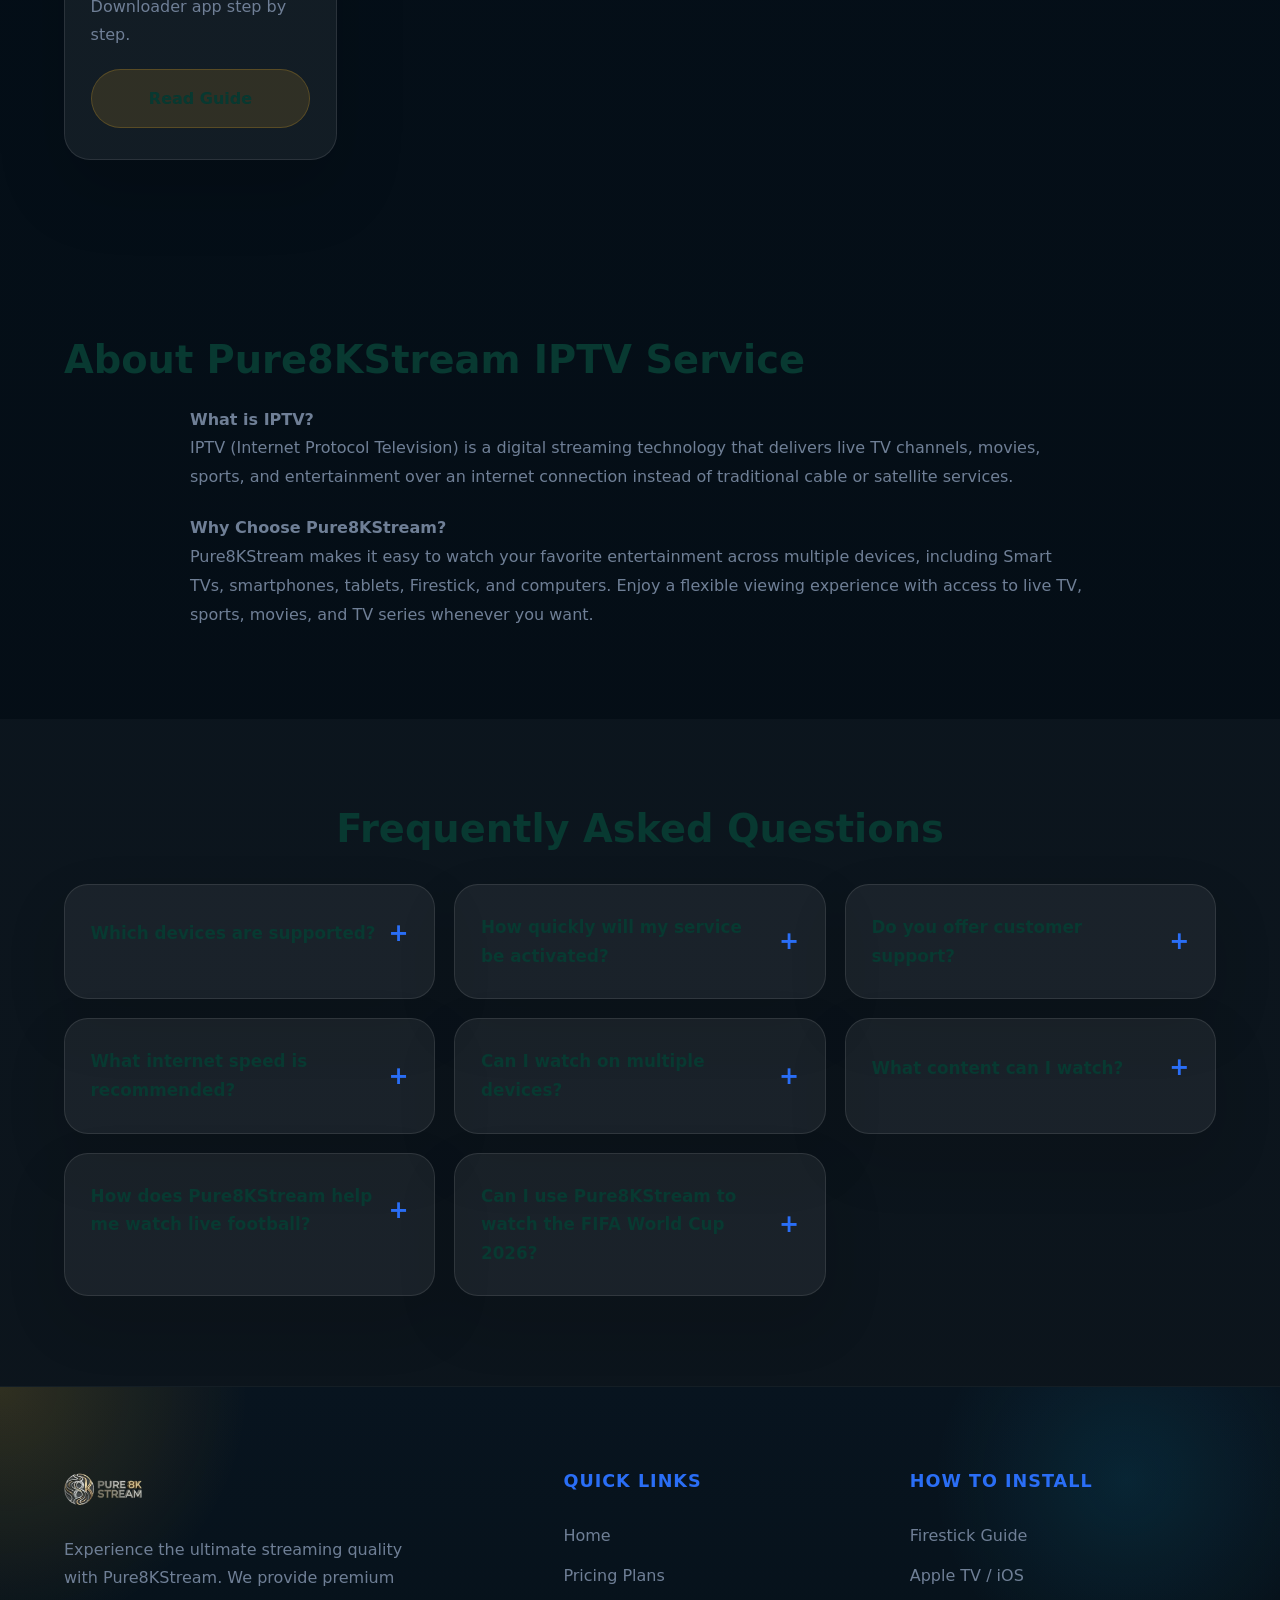
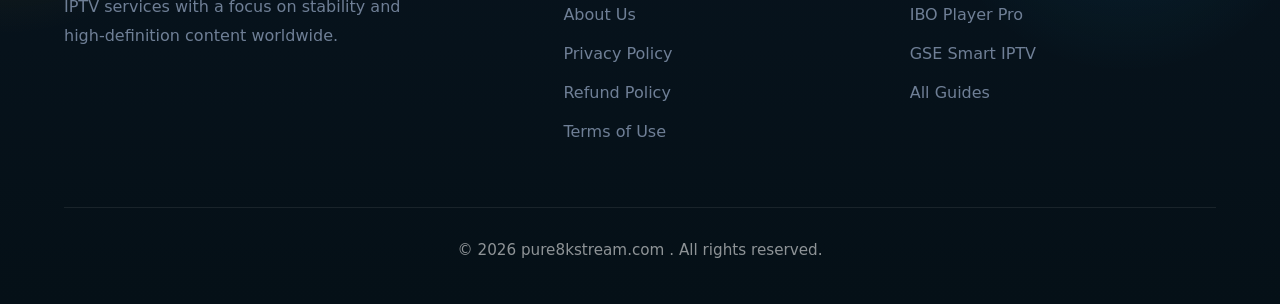
==== commit 85bd7512: "kkkk" ====
--- a/index.html
+++ b/index.html
@@ -131,7 +131,7 @@
     <meta charset="UTF-8">
     <meta name="viewport" content="width=device-width, initial-scale=1.0">
     <meta name="theme-color" content="#06141b" />
-    <title>Pure8KStream</title>
+    <title>4K 8K IPTV Streaming: Live TV & Movies | Pure8KStream</title>
     <meta name="description" content="Pure8KStream delivers premium 8K IPTV streaming with top sports channels, HD movies, fast setup guides, and responsive support for every device.">
     <link rel="canonical" href="https://pure8kstream.com/" />
     <meta property="og:title" content="Pure8KStream — Premium 8K IPTV Streaming" />
--- a/assets/css/style.css
+++ b/assets/css/style.css
@@ -74,6 +74,8 @@
 svg {
   display: block;
   max-width: 100%;
+  user-select: none;
+  -webkit-user-drag: none;
 }
 
 ::selection {
